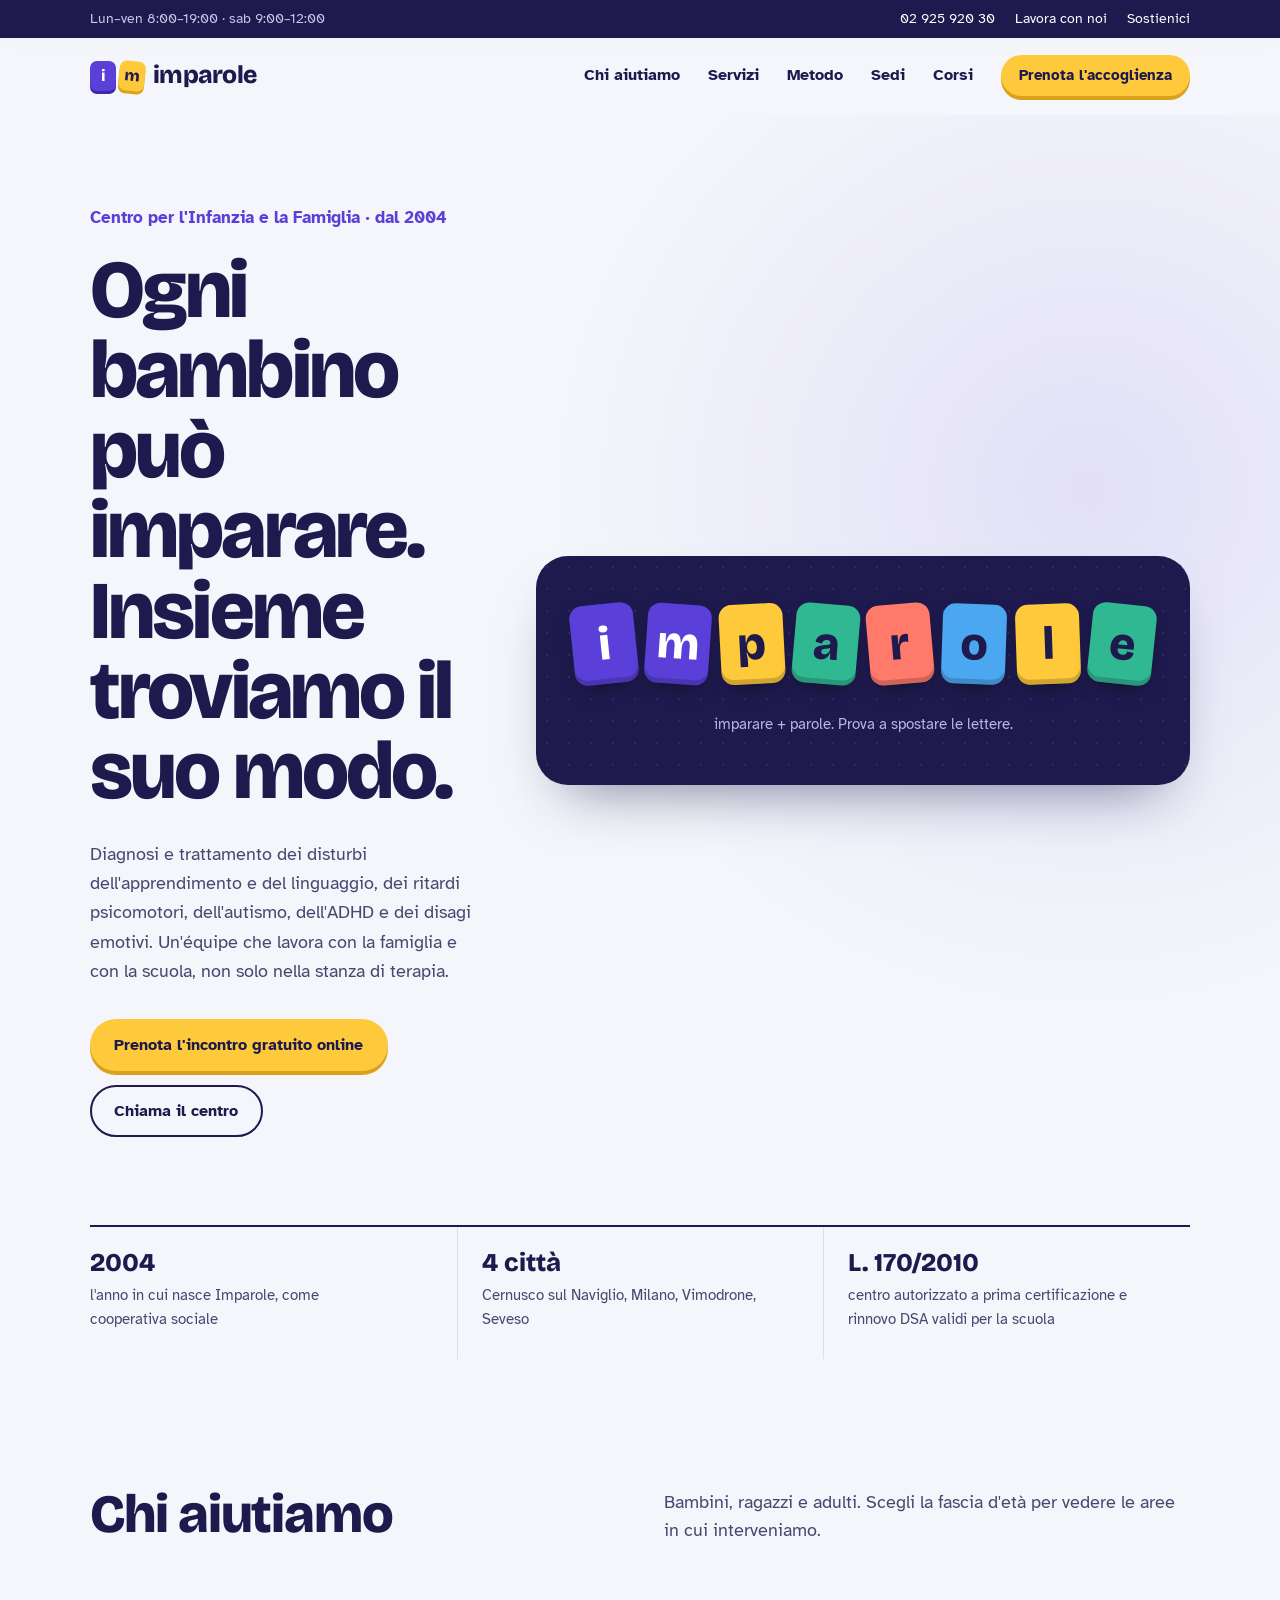
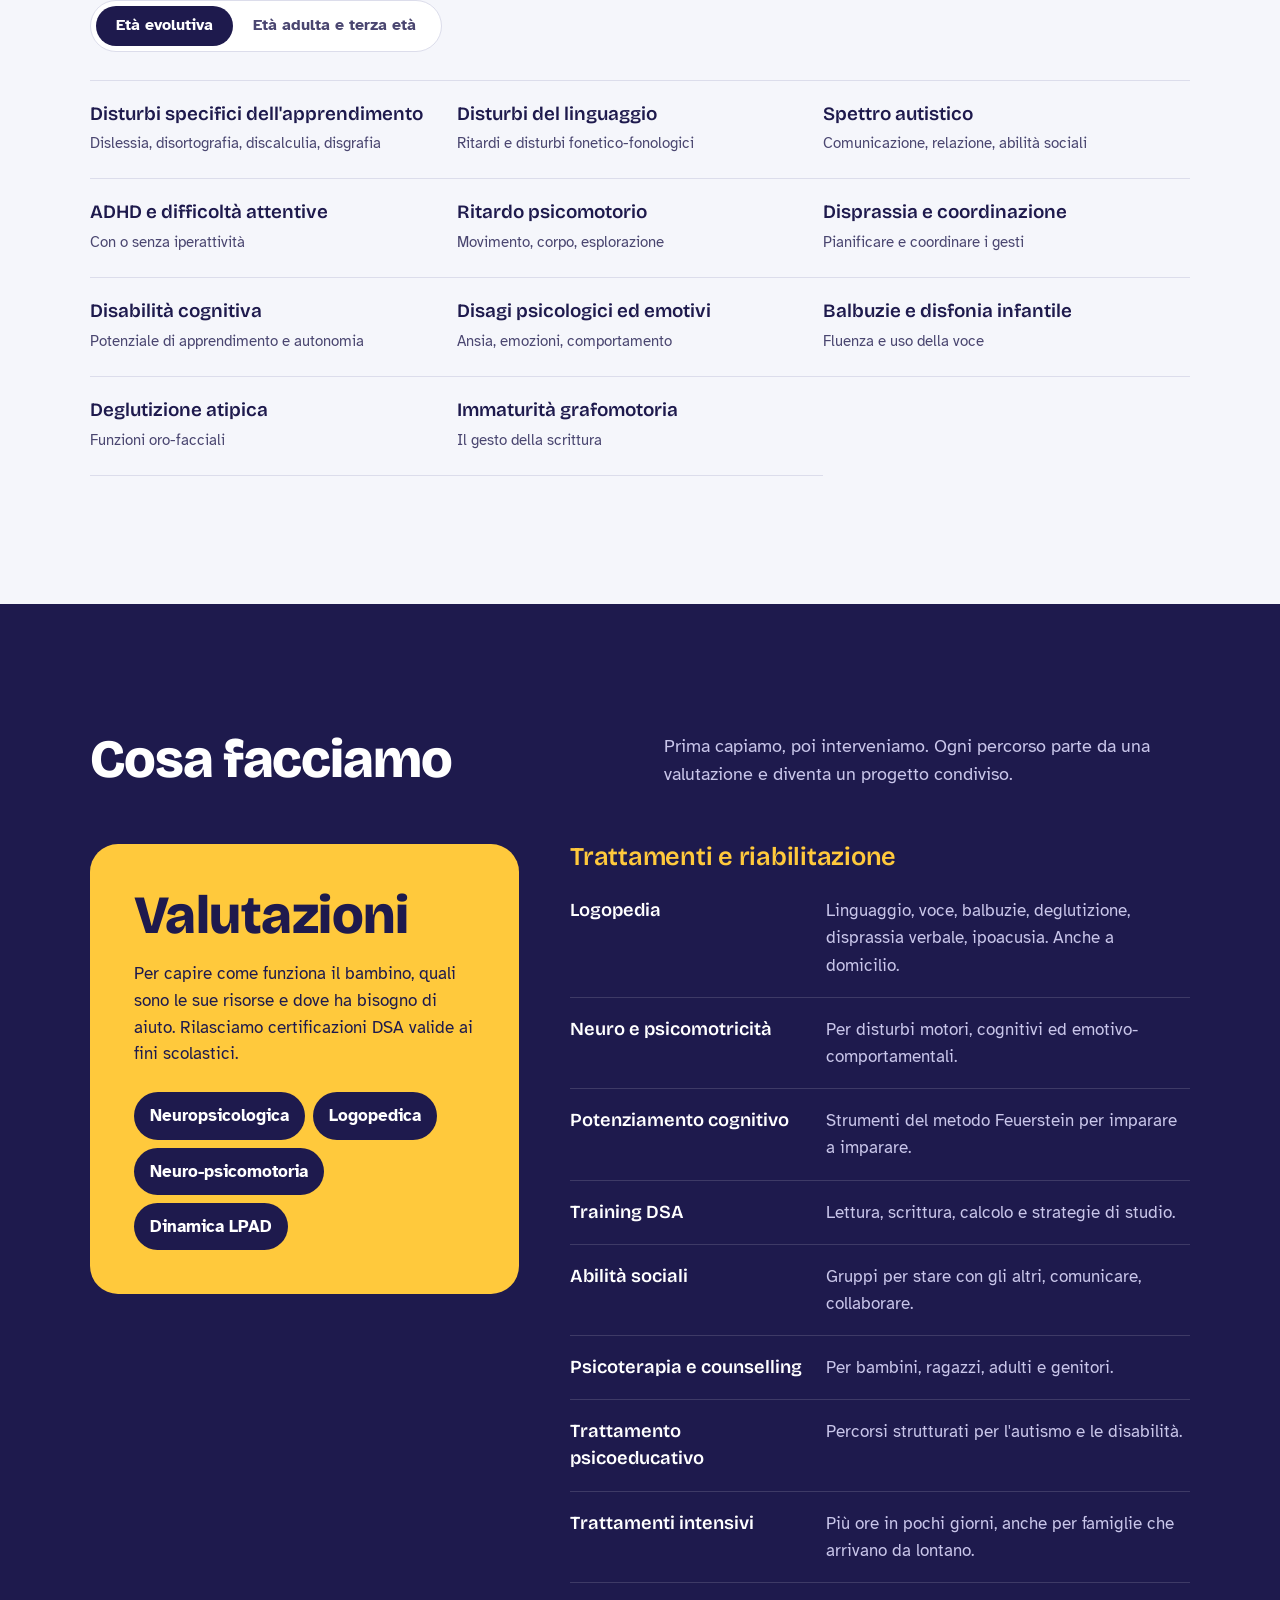
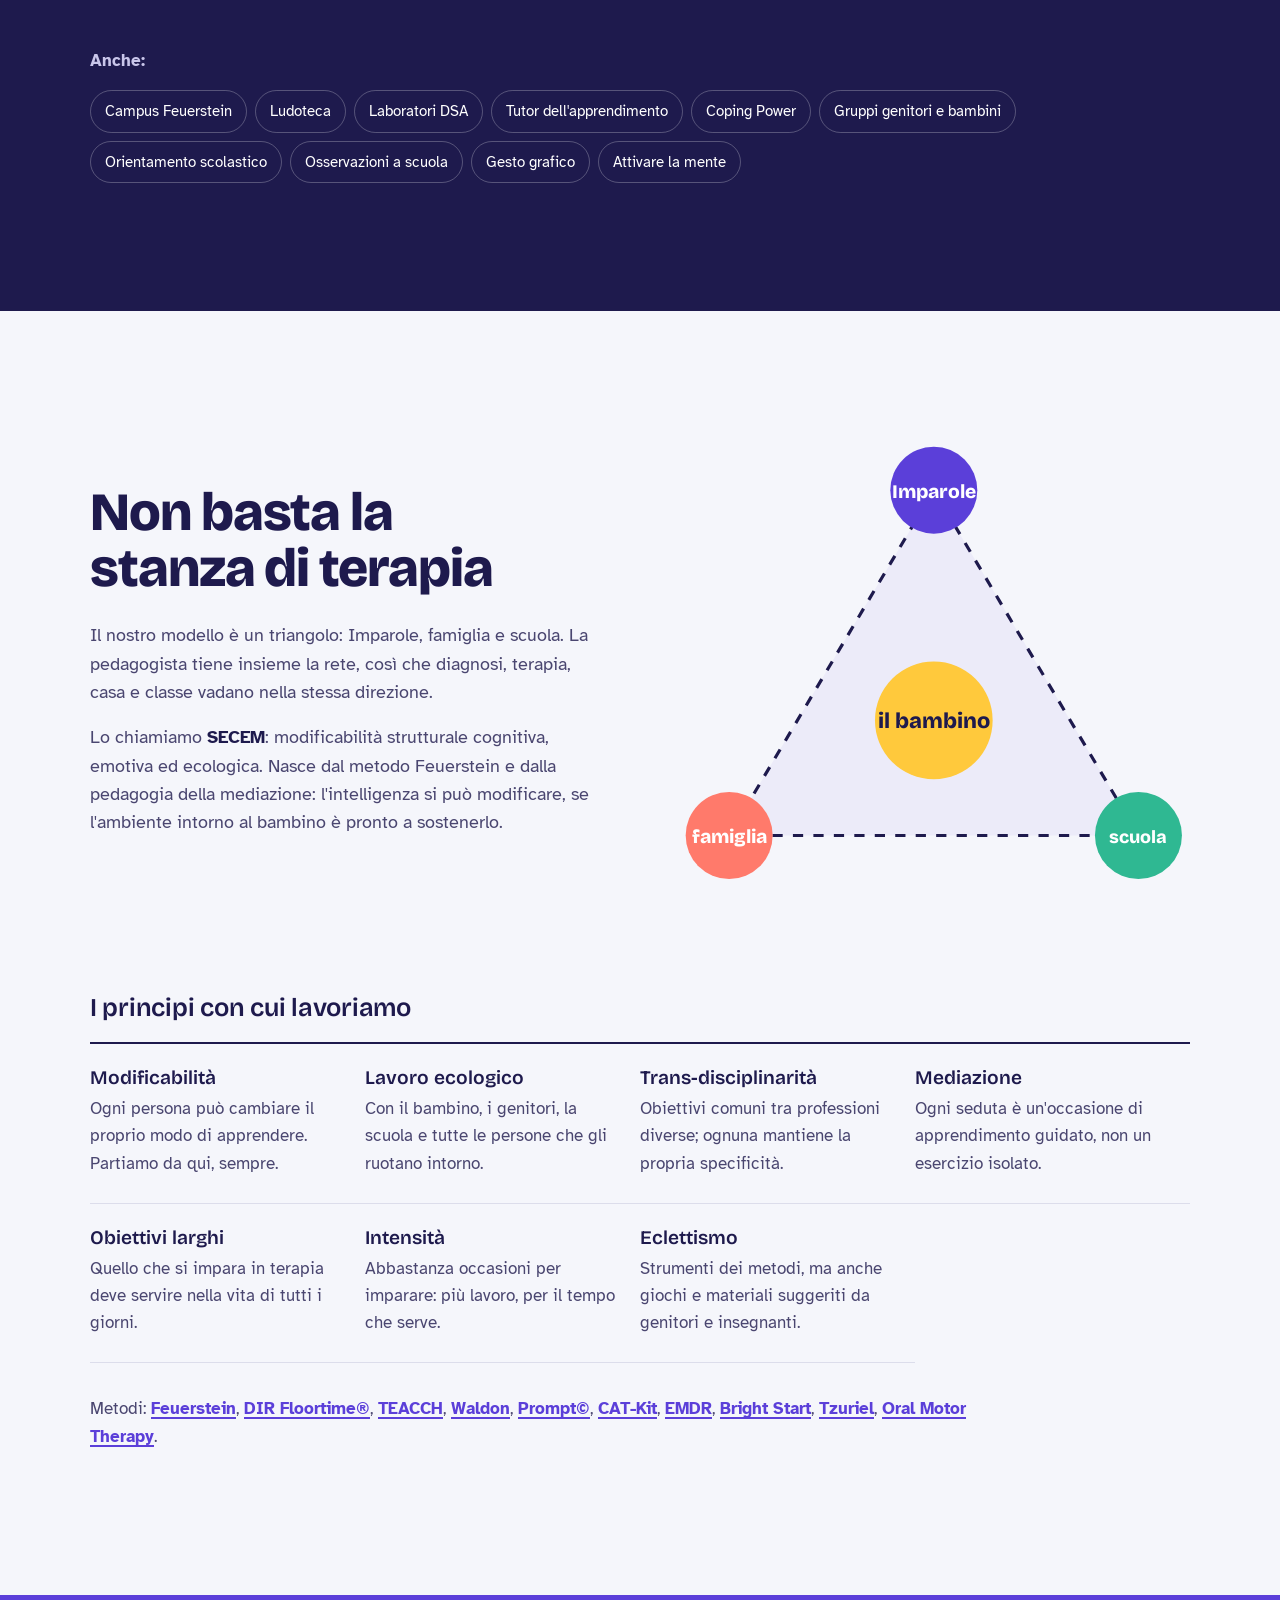
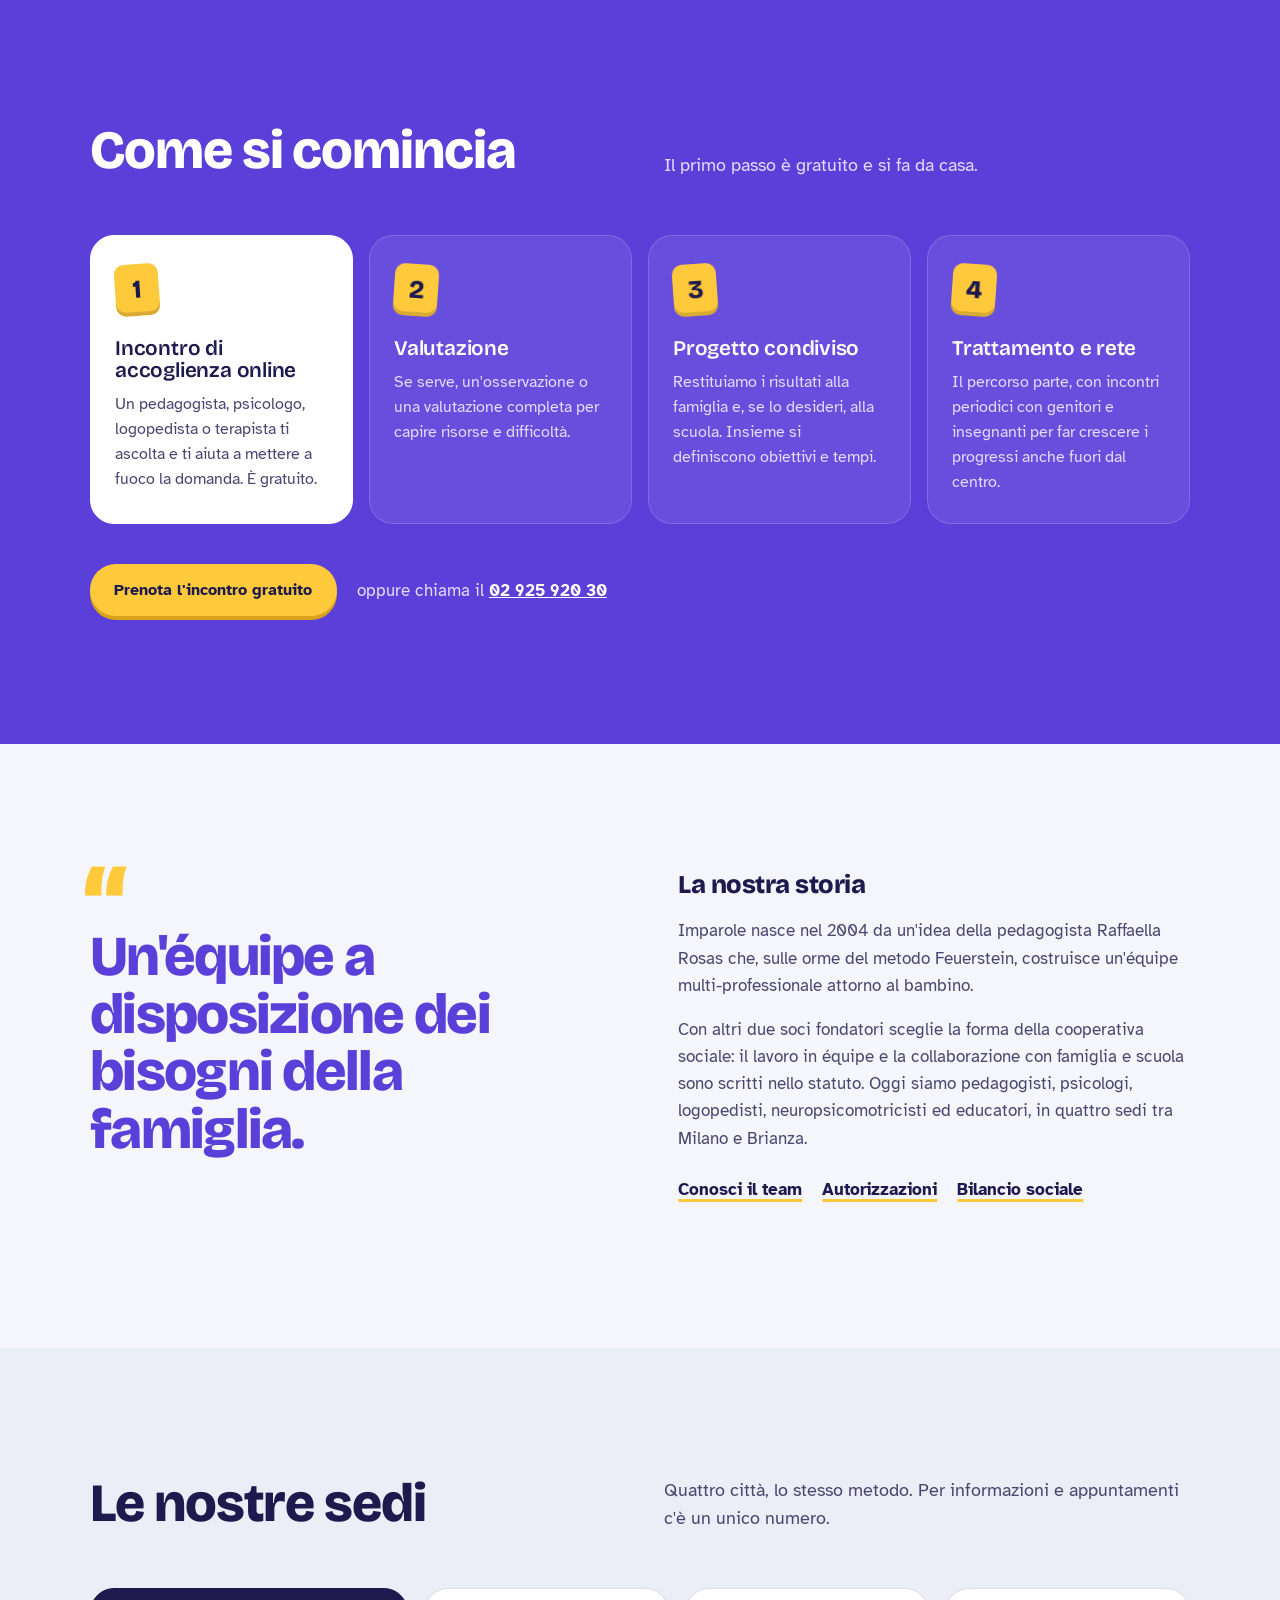
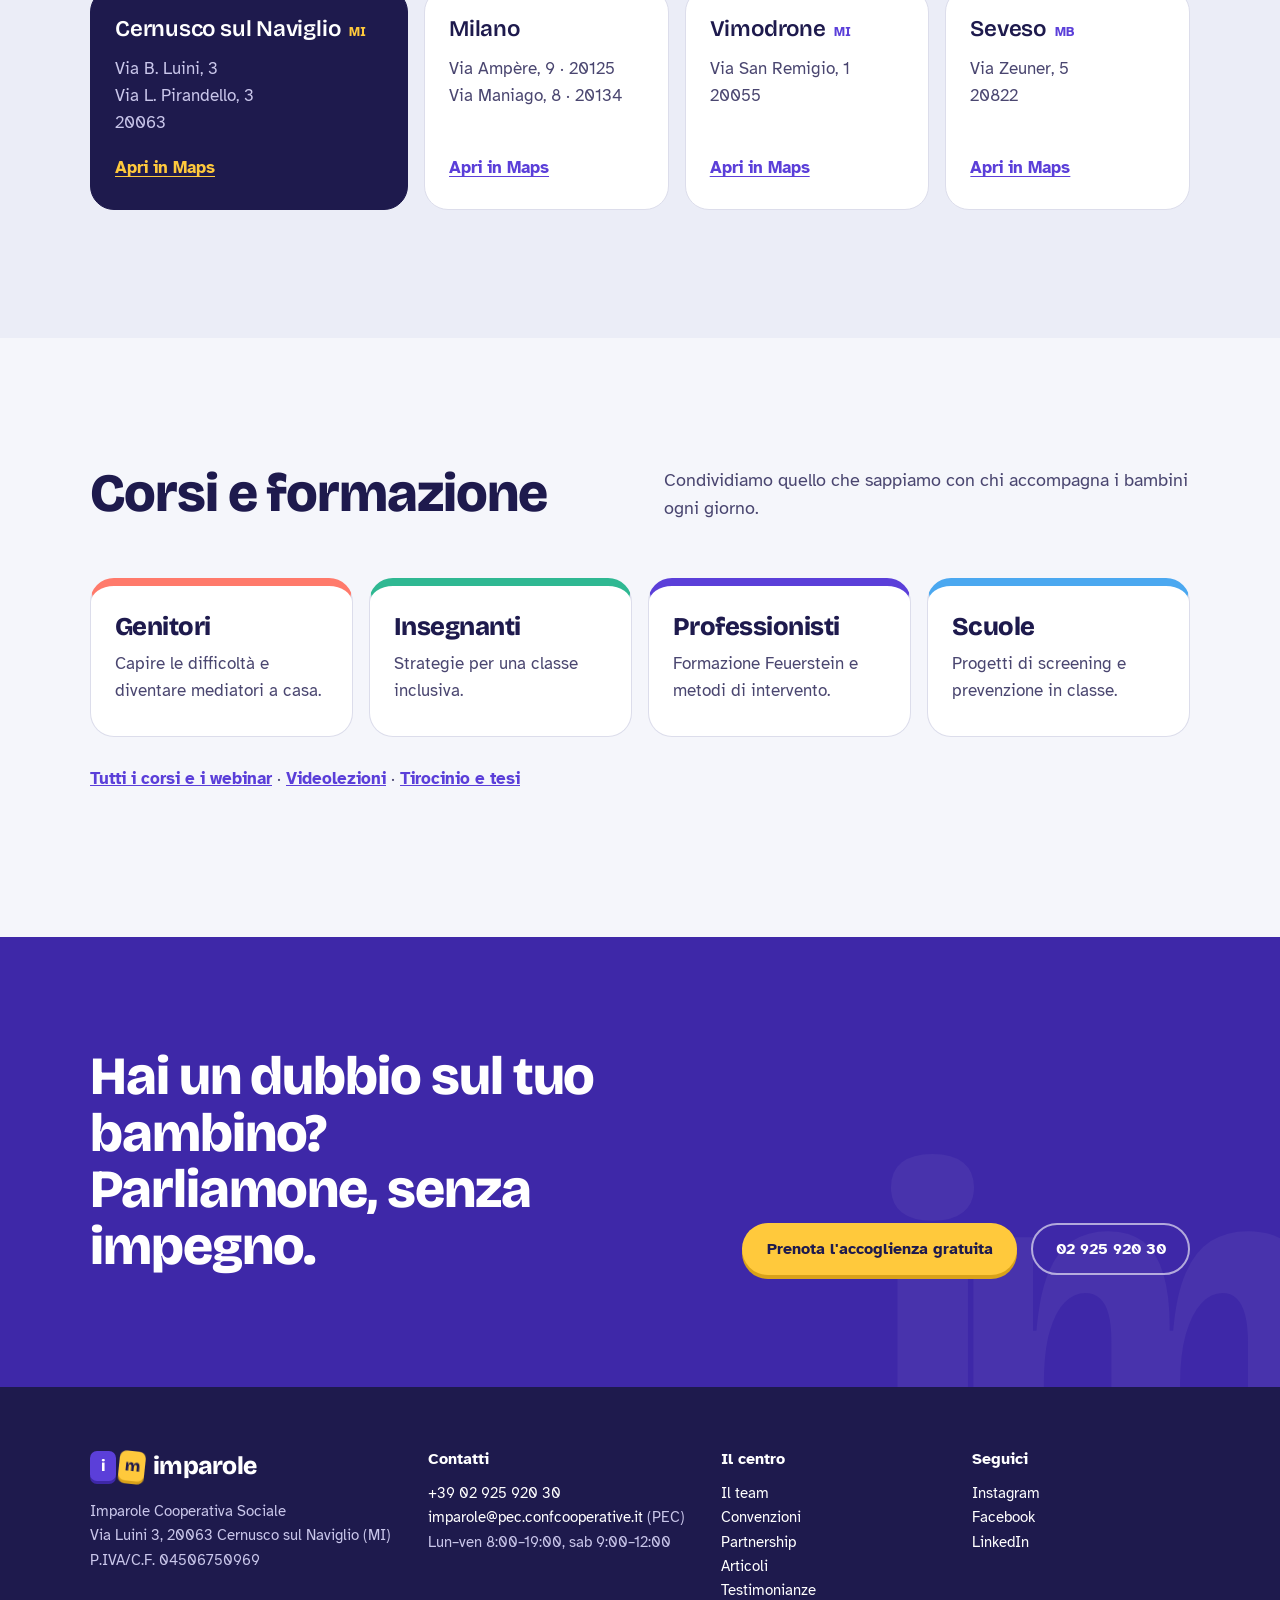
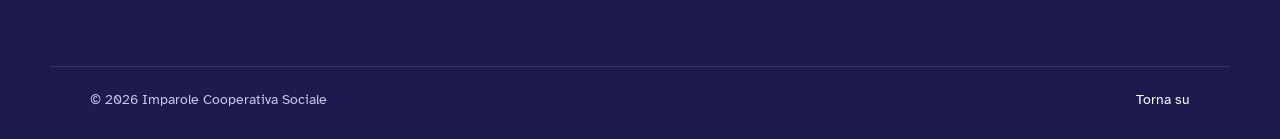
==== index.html @ 9b6b0a72 "Nuovo sito Imparole: homepage premium statica Co-Authored-By: Claude Opus 5.5 <noreply@anthropic.com" ====
<!doctype html>
<html lang="it">
<head>
  <meta charset="utf-8">
  <meta name="viewport" content="width=device-width, initial-scale=1">
  <title>Imparole — Centro per l'Infanzia e la Famiglia</title>
  <meta name="description" content="Imparole è un Centro per l'Infanzia e la Famiglia: diagnosi e trattamento di DSA, disturbi del linguaggio, ADHD, autismo e ritardi psicomotori. Sedi a Cernusco sul Naviglio, Milano, Vimodrone e Seveso.">
  <meta name="theme-color" content="#1E1A4D">
  <meta property="og:title" content="Imparole — Centro per l'Infanzia e la Famiglia">
  <meta property="og:description" content="Valutazioni, logopedia, psicomotricità, potenziamento cognitivo e metodo Feuerstein. Dal 2004 accanto a bambini, famiglie e scuole.">
  <meta property="og:type" content="website">
  <meta property="og:locale" content="it_IT">
  <link rel="icon" href="assets/favicon.svg" type="image/svg+xml">
  <link rel="preconnect" href="https://fonts.googleapis.com">
  <link rel="preconnect" href="https://fonts.gstatic.com" crossorigin>
  <link href="https://fonts.googleapis.com/css2?family=Atkinson+Hyperlegible:ital,wght@0,400;0,700;1,400&family=Bricolage+Grotesque:opsz,wght@12..96,400;12..96,600;12..96,800&display=swap" rel="stylesheet">
  <link rel="stylesheet" href="assets/css/style.css">
  <script>document.documentElement.classList.add('js')</script>
  <script type="application/ld+json">
  {
    "@context": "https://schema.org",
    "@type": "MedicalClinic",
    "name": "Imparole Cooperativa Sociale",
    "description": "Centro per l'Infanzia e la Famiglia: diagnosi e trattamento dei disturbi dell'apprendimento e del linguaggio.",
    "url": "https://www.imparole.it",
    "telephone": "+39 02 925 920 30",
    "foundingDate": "2004",
    "address": {"@type": "PostalAddress", "streetAddress": "Via B. Luini, 3", "postalCode": "20063", "addressLocality": "Cernusco sul Naviglio", "addressRegion": "MI", "addressCountry": "IT"},
    "openingHours": ["Mo-Fr 08:00-19:00", "Sa 09:00-12:00"],
    "sameAs": ["https://www.facebook.com/CoopImparole/", "https://www.instagram.com/imparole/", "https://it.linkedin.com/company/imparole"]
  }
  </script>
</head>
<body>
  <a class="skip" href="#main">Vai al contenuto</a>

  <div class="topline">
    <div class="wrap topline__in">
      <span>Lun–ven 8:00–19:00 · sab 9:00–12:00</span>
      <span class="topline__links">
        <a href="tel:+390292592030">02 925 920 30</a>
        <a href="https://www.imparole.it/lavora-con-noi/">Lavora con noi</a>
        <a href="https://www.imparole.it/sostienici/">Sostienici</a>
      </span>
    </div>
  </div>

  <header class="nav" id="top">
    <div class="wrap nav__in">
      <a class="brand" href="#top" aria-label="Imparole, torna all'inizio">
        <span class="brand__tiles" aria-hidden="true"><i>i</i><i>m</i></span>
        <span class="brand__word">imparole</span>
      </a>
      <button class="nav__toggle" aria-expanded="false" aria-controls="menu">
        <span class="sr">Apri il menu</span><span class="burger" aria-hidden="true"></span>
      </button>
      <nav id="menu" class="nav__menu" aria-label="Principale">
        <a href="#aiutiamo">Chi aiutiamo</a>
        <a href="#servizi">Servizi</a>
        <a href="#metodo">Metodo</a>
        <a href="#sedi">Sedi</a>
        <a href="#corsi">Corsi</a>
        <a class="btn btn--sun btn--sm" href="#inizia">Prenota l'accoglienza</a>
      </nav>
    </div>
  </header>

  <main id="main">
    <!-- HERO -->
    <section class="hero">
      <div class="wrap hero__grid">
        <div class="hero__copy">
          <p class="hero__kicker">Centro per l'Infanzia e la Famiglia · dal 2004</p>
          <h1 class="hero__title">Ogni bambino può imparare. Insieme troviamo il suo modo.</h1>
          <p class="hero__lead">Diagnosi e trattamento dei disturbi dell'apprendimento e del linguaggio, dei ritardi psicomotori, dell'autismo, dell'ADHD e dei disagi emotivi. Un'équipe che lavora con la famiglia e con la scuola, non solo nella stanza di terapia.</p>
          <div class="hero__cta">
            <a class="btn btn--sun" href="#inizia">Prenota l'incontro gratuito online</a>
            <a class="btn btn--ghost" href="tel:+390292592030">Chiama il centro</a>
          </div>
        </div>

        <div class="board" aria-label="Il nome Imparole composto con lettere-tessera">
          <div class="board__row" id="tiles">
            <span class="tile tile--im" style="--r:-6deg;--c:var(--violet)">i</span>
            <span class="tile tile--im" style="--r:4deg;--c:var(--violet)">m</span>
            <span class="tile" style="--r:-3deg;--c:var(--sun)">p</span>
            <span class="tile" style="--r:5deg;--c:var(--mint)">a</span>
            <span class="tile" style="--r:-5deg;--c:var(--coral)">r</span>
            <span class="tile" style="--r:2deg;--c:var(--sky)">o</span>
            <span class="tile" style="--r:-2deg;--c:var(--sun)">l</span>
            <span class="tile" style="--r:6deg;--c:var(--mint)">e</span>
          </div>
          <p class="board__note">imparare + parole. Prova a spostare le lettere.</p>
        </div>
      </div>

      <div class="wrap">
        <dl class="facts">
          <div><dt>2004</dt><dd>l'anno in cui nasce Imparole, come cooperativa sociale</dd></div>
          <div><dt>4 città</dt><dd>Cernusco sul Naviglio, Milano, Vimodrone, Seveso</dd></div>
          <div><dt>L. 170/2010</dt><dd>centro autorizzato a prima certificazione e rinnovo DSA validi per la scuola</dd></div>
        </dl>
      </div>
    </section>

    <!-- CHI AIUTIAMO -->
    <section class="sec" id="aiutiamo">
      <div class="wrap">
        <div class="sec__head">
          <h2>Chi aiutiamo</h2>
          <p>Bambini, ragazzi e adulti. Scegli la fascia d'età per vedere le aree in cui interveniamo.</p>
        </div>

        <div class="tabs" role="tablist" aria-label="Fascia d'età">
          <button role="tab" id="t-evo" aria-selected="true" aria-controls="p-evo">Età evolutiva</button>
          <button role="tab" id="t-adu" aria-selected="false" aria-controls="p-adu" tabindex="-1">Età adulta e terza età</button>
        </div>

        <div class="panel" role="tabpanel" id="p-evo" aria-labelledby="t-evo">
          <ul class="areas">
            <li><a href="https://www.imparole.it/disturbi-specifici-apprendimento/"><b>Disturbi specifici dell'apprendimento</b><span>Dislessia, disortografia, discalculia, disgrafia</span></a></li>
            <li><a href="https://www.imparole.it/disturbi-del-linguaggio/"><b>Disturbi del linguaggio</b><span>Ritardi e disturbi fonetico-fonologici</span></a></li>
            <li><a href="https://www.imparole.it/disturbi-dello-spettro-autistico/"><b>Spettro autistico</b><span>Comunicazione, relazione, abilità sociali</span></a></li>
            <li><a href="https://www.imparole.it/adhd-e-difficolta-attentive/"><b>ADHD e difficoltà attentive</b><span>Con o senza iperattività</span></a></li>
            <li><a href="https://www.imparole.it/ritardo-psicomotorio/"><b>Ritardo psicomotorio</b><span>Movimento, corpo, esplorazione</span></a></li>
            <li><a href="https://www.imparole.it/disturbo-della-coordinazione-motoria-e-disprassia/"><b>Disprassia e coordinazione</b><span>Pianificare e coordinare i gesti</span></a></li>
            <li><a href="https://www.imparole.it/disabilita-cognitiva/"><b>Disabilità cognitiva</b><span>Potenziale di apprendimento e autonomia</span></a></li>
            <li><a href="https://www.imparole.it/disagi-psicologici-ed-emotivi/"><b>Disagi psicologici ed emotivi</b><span>Ansia, emozioni, comportamento</span></a></li>
            <li><a href="https://www.imparole.it/balbuzie-infantile/"><b>Balbuzie e disfonia infantile</b><span>Fluenza e uso della voce</span></a></li>
            <li><a href="https://www.imparole.it/deglutizione-atipica/"><b>Deglutizione atipica</b><span>Funzioni oro-facciali</span></a></li>
            <li><a href="https://www.imparole.it/immaturita-grafomotoria/"><b>Immaturità grafomotoria</b><span>Il gesto della scrittura</span></a></li>
          </ul>
        </div>

        <div class="panel" role="tabpanel" id="p-adu" aria-labelledby="t-adu" hidden>
          <ul class="areas">
            <li><a href="https://www.imparole.it/afasia/"><b>Afasia</b><span>Recuperare il linguaggio dopo un evento neurologico</span></a></li>
            <li><a href="https://www.imparole.it/disartria/"><b>Disartria</b><span>Articolazione e intelligibilità della parola</span></a></li>
            <li><a href="https://www.imparole.it/disfagia/"><b>Disfagia</b><span>Deglutire in sicurezza</span></a></li>
            <li><a href="https://www.imparole.it/disfonia-adulti/"><b>Disfonia</b><span>Voce affaticata o alterata</span></a></li>
            <li><a href="https://www.imparole.it/balbuzie-adulta/"><b>Balbuzie adulta</b><span>Fluenza e sicurezza comunicativa</span></a></li>
            <li><a href="https://www.imparole.it/fatica-grafomotoria/"><b>Fatica grafomotoria</b><span>Scrittura lenta o faticosa</span></a></li>
            <li><a href="https://www.imparole.it/disagio-emotivo-e-sofferenza-psichica/"><b>Disagio emotivo</b><span>Sostegno psicologico e psicoterapia</span></a></li>
            <li><a href="https://www.imparole.it/terza-eta/"><b>Terza età</b><span>Attivare la mente, mantenere le abilità</span></a></li>
          </ul>
        </div>
      </div>
    </section>

    <!-- SERVIZI -->
    <section class="sec sec--ink" id="servizi">
      <div class="wrap">
        <div class="sec__head">
          <h2>Cosa facciamo</h2>
          <p>Prima capiamo, poi interveniamo. Ogni percorso parte da una valutazione e diventa un progetto condiviso.</p>
        </div>

        <div class="svc">
          <article class="svc__eval">
            <h3>Valutazioni</h3>
            <p>Per capire come funziona il bambino, quali sono le sue risorse e dove ha bisogno di aiuto. Rilasciamo certificazioni DSA valide ai fini scolastici.</p>
            <ul class="pills">
              <li><a href="https://www.imparole.it/valutazione-neuropsicologica/">Neuropsicologica</a></li>
              <li><a href="https://www.imparole.it/valutazione-logopedica/">Logopedica</a></li>
              <li><a href="https://www.imparole.it/valutazione-neuro-psicomotoria/">Neuro-psicomotoria</a></li>
              <li><a href="https://www.imparole.it/valutazione-dinamiche-lpad/">Dinamica LPAD</a></li>
            </ul>
          </article>

          <div class="svc__list">
            <h3>Trattamenti e riabilitazione</h3>
            <dl>
              <div><dt><a href="https://www.imparole.it/logopedia/">Logopedia</a></dt><dd>Linguaggio, voce, balbuzie, deglutizione, disprassia verbale, ipoacusia. Anche a domicilio.</dd></div>
              <div><dt><a href="https://www.imparole.it/psicomotricita/">Neuro e psicomotricità</a></dt><dd>Per disturbi motori, cognitivi ed emotivo-comportamentali.</dd></div>
              <div><dt><a href="https://www.imparole.it/potenziamento-cognitivo/">Potenziamento cognitivo</a></dt><dd>Strumenti del metodo Feuerstein per imparare a imparare.</dd></div>
              <div><dt><a href="https://www.imparole.it/training-dsa/">Training DSA</a></dt><dd>Lettura, scrittura, calcolo e strategie di studio.</dd></div>
              <div><dt><a href="https://www.imparole.it/potenziamento-abilita-sociali/">Abilità sociali</a></dt><dd>Gruppi per stare con gli altri, comunicare, collaborare.</dd></div>
              <div><dt><a href="https://www.imparole.it/psicoterapia-e-counselling/">Psicoterapia e counselling</a></dt><dd>Per bambini, ragazzi, adulti e genitori.</dd></div>
              <div><dt><a href="https://www.imparole.it/trattamento-psicoeducativo/">Trattamento psicoeducativo</a></dt><dd>Percorsi strutturati per l'autismo e le disabilità.</dd></div>
              <div><dt><a href="https://www.imparole.it/trattamenti-intensivi/">Trattamenti intensivi</a></dt><dd>Più ore in pochi giorni, anche per famiglie che arrivano da lontano.</dd></div>
            </dl>
          </div>
        </div>

        <div class="extra">
          <p>Anche:</p>
          <ul>
            <li><a href="https://www.imparole.it/campus-feuerstein/">Campus Feuerstein</a></li>
            <li><a href="https://www.imparole.it/ludoteca/">Ludoteca</a></li>
            <li><a href="https://www.imparole.it/laboratori-dsa/">Laboratori DSA</a></li>
            <li><a href="https://www.imparole.it/tutor-apprendimento/">Tutor dell'apprendimento</a></li>
            <li><a href="https://www.imparole.it/coping-power/">Coping Power</a></li>
            <li><a href="https://www.imparole.it/gruppetti-genitori-e-bambini/">Gruppi genitori e bambini</a></li>
            <li><a href="https://www.imparole.it/orientamentoscolastico/">Orientamento scolastico</a></li>
            <li><a href="https://www.imparole.it/osservazioni-psicoeducative-a-scuola/">Osservazioni a scuola</a></li>
            <li><a href="https://www.imparole.it/educazione-del-gesto-grafico/">Gesto grafico</a></li>
            <li><a href="https://www.imparole.it/attivare-la-mente/">Attivare la mente</a></li>
          </ul>
        </div>
      </div>
    </section>

    <!-- TRIANGOLO + METODO -->
    <section class="sec" id="metodo">
      <div class="wrap tri">
        <div class="tri__copy">
          <h2>Non basta la stanza di terapia</h2>
          <p>Il nostro modello è un triangolo: Imparole, famiglia e scuola. La pedagogista tiene insieme la rete, così che diagnosi, terapia, casa e classe vadano nella stessa direzione.</p>
          <p>Lo chiamiamo <strong>SECEM</strong>: modificabilità strutturale cognitiva, emotiva ed ecologica. Nasce dal metodo Feuerstein e dalla pedagogia della mediazione: l'intelligenza si può modificare, se l'ambiente intorno al bambino è pronto a sostenerlo.</p>
        </div>
        <figure class="tri__fig" aria-label="Schema: Imparole, famiglia e scuola collegati attorno al bambino">
          <svg viewBox="0 0 400 360" role="img">
            <title>Il triangolo Imparole, famiglia, scuola</title>
            <path class="tri__line" d="M200 40 L360 310 L40 310 Z"/>
            <circle class="tri__core" cx="200" cy="220" r="46"/>
            <text class="tri__coretext" x="200" y="226">il bambino</text>
            <g class="tri__node"><circle cx="200" cy="40" r="34" fill="var(--violet)"/><text x="200" y="46">Imparole</text></g>
            <g class="tri__node"><circle cx="360" cy="310" r="34" fill="var(--mint)"/><text x="360" y="316">scuola</text></g>
            <g class="tri__node"><circle cx="40" cy="310" r="34" fill="var(--coral)"/><text x="40" y="316">famiglia</text></g>
          </svg>
        </figure>
      </div>

      <div class="wrap">
        <h3 class="principles__title">I principi con cui lavoriamo</h3>
        <ul class="principles">
          <li><b>Modificabilità</b>Ogni persona può cambiare il proprio modo di apprendere. Partiamo da qui, sempre.</li>
          <li><b>Lavoro ecologico</b>Con il bambino, i genitori, la scuola e tutte le persone che gli ruotano intorno.</li>
          <li><b>Trans-disciplinarità</b>Obiettivi comuni tra professioni diverse; ognuna mantiene la propria specificità.</li>
          <li><b>Mediazione</b>Ogni seduta è un'occasione di apprendimento guidato, non un esercizio isolato.</li>
          <li><b>Obiettivi larghi</b>Quello che si impara in terapia deve servire nella vita di tutti i giorni.</li>
          <li><b>Intensità</b>Abbastanza occasioni per imparare: più lavoro, per il tempo che serve.</li>
          <li><b>Eclettismo</b>Strumenti dei metodi, ma anche giochi e materiali suggeriti da genitori e insegnanti.</li>
        </ul>
        <p class="methods">Metodi: <a href="https://www.imparole.it/metodo-feuerstein-cose/">Feuerstein</a>, <a href="https://www.imparole.it/dir-floortime/">DIR Floortime®</a>, <a href="https://www.imparole.it/metodo-teacch/">TEACCH</a>, <a href="https://www.imparole.it/metodo-waldon/">Waldon</a>, <a href="https://www.imparole.it/metodo-prompt/">Prompt©</a>, <a href="https://www.imparole.it/metodo-cat-kit/">CAT-Kit</a>, <a href="https://www.imparole.it/metodo-emdr/">EMDR</a>, <a href="https://www.imparole.it/metodo-bright-start/">Bright Start</a>, <a href="https://www.imparole.it/metodo-tzuriel/">Tzuriel</a>, <a href="https://www.imparole.it/oral-motor-therapy/">Oral Motor Therapy</a>.</p>
      </div>
    </section>

    <!-- PERCORSO -->
    <section class="sec sec--violet" id="inizia">
      <div class="wrap">
        <div class="sec__head">
          <h2>Come si comincia</h2>
          <p>Il primo passo è gratuito e si fa da casa.</p>
        </div>
        <ol class="steps">
          <li>
            <h3>Incontro di accoglienza online</h3>
            <p>Un pedagogista, psicologo, logopedista o terapista ti ascolta e ti aiuta a mettere a fuoco la domanda. È gratuito.</p>
          </li>
          <li>
            <h3>Valutazione</h3>
            <p>Se serve, un'osservazione o una valutazione completa per capire risorse e difficoltà.</p>
          </li>
          <li>
            <h3>Progetto condiviso</h3>
            <p>Restituiamo i risultati alla famiglia e, se lo desideri, alla scuola. Insieme si definiscono obiettivi e tempi.</p>
          </li>
          <li>
            <h3>Trattamento e rete</h3>
            <p>Il percorso parte, con incontri periodici con genitori e insegnanti per far crescere i progressi anche fuori dal centro.</p>
          </li>
        </ol>
        <div class="steps__cta">
          <a class="btn btn--sun" href="https://www.imparole.it/accoglienza-online-gratuita/">Prenota l'incontro gratuito</a>
          <span>oppure chiama il <a href="tel:+390292592030">02 925 920 30</a></span>
        </div>
      </div>
    </section>

    <!-- STORIA -->
    <section class="sec" id="storia">
      <div class="wrap story">
        <blockquote class="story__quote">
          <p>Un'équipe a disposizione dei bisogni della famiglia.</p>
        </blockquote>
        <div class="story__copy">
          <h2>La nostra storia</h2>
          <p>Imparole nasce nel 2004 da un'idea della pedagogista Raffaella Rosas che, sulle orme del metodo Feuerstein, costruisce un'équipe multi-professionale attorno al bambino.</p>
          <p>Con altri due soci fondatori sceglie la forma della cooperativa sociale: il lavoro in équipe e la collaborazione con famiglia e scuola sono scritti nello statuto. Oggi siamo pedagogisti, psicologi, logopedisti, neuropsicomotricisti ed educatori, in quattro sedi tra Milano e Brianza.</p>
          <p class="story__links"><a href="https://www.imparole.it/staff/">Conosci il team</a> <a href="https://www.imparole.it/autorizzazioni/">Autorizzazioni</a> <a href="https://www.imparole.it/bilancio-sociale/">Bilancio sociale</a></p>
        </div>
      </div>
    </section>

    <!-- SEDI -->
    <section class="sec sec--soft" id="sedi">
      <div class="wrap">
        <div class="sec__head">
          <h2>Le nostre sedi</h2>
          <p>Quattro città, lo stesso metodo. Per informazioni e appuntamenti c'è un unico numero.</p>
        </div>
        <ul class="places">
          <li class="place place--main">
            <h3>Cernusco sul Naviglio <small>MI</small></h3>
            <p>Via B. Luini, 3<br>Via L. Pirandello, 3<br>20063</p>
            <a href="https://www.google.com/maps/search/?api=1&query=Via+Luini+3+Cernusco+sul+Naviglio">Apri in Maps</a>
          </li>
          <li class="place">
            <h3>Milano</h3>
            <p>Via Ampère, 9 · 20125<br>Via Maniago, 8 · 20134</p>
            <a href="https://www.google.com/maps/search/?api=1&query=Via+Ampere+9+Milano">Apri in Maps</a>
          </li>
          <li class="place">
            <h3>Vimodrone <small>MI</small></h3>
            <p>Via San Remigio, 1<br>20055</p>
            <a href="https://www.google.com/maps/search/?api=1&query=Via+San+Remigio+1+Vimodrone">Apri in Maps</a>
          </li>
          <li class="place">
            <h3>Seveso <small>MB</small></h3>
            <p>Via Zeuner, 5<br>20822</p>
            <a href="https://www.google.com/maps/search/?api=1&query=Via+Zeuner+5+Seveso">Apri in Maps</a>
          </li>
        </ul>
      </div>
    </section>

    <!-- CORSI -->
    <section class="sec" id="corsi">
      <div class="wrap">
        <div class="sec__head">
          <h2>Corsi e formazione</h2>
          <p>Condividiamo quello che sappiamo con chi accompagna i bambini ogni giorno.</p>
        </div>
        <div class="courses">
          <a href="https://www.imparole.it/corsi-genitori/" class="course" style="--c:var(--coral)"><b>Genitori</b><span>Capire le difficoltà e diventare mediatori a casa.</span></a>
          <a href="https://www.imparole.it/corsi-insegnanti/" class="course" style="--c:var(--mint)"><b>Insegnanti</b><span>Strategie per una classe inclusiva.</span></a>
          <a href="https://www.imparole.it/corsi-professionisti/" class="course" style="--c:var(--violet)"><b>Professionisti</b><span>Formazione Feuerstein e metodi di intervento.</span></a>
          <a href="https://www.imparole.it/progetti-scuole/" class="course" style="--c:var(--sky)"><b>Scuole</b><span>Progetti di screening e prevenzione in classe.</span></a>
        </div>
        <p class="courses__more"><a href="https://www.imparole.it/corsi-e-webinar/">Tutti i corsi e i webinar</a> · <a href="https://www.imparole.it/videolezioni/">Videolezioni</a> · <a href="https://www.imparole.it/sede-di-tirocinio-e-tesi/">Tirocinio e tesi</a></p>
      </div>
    </section>

    <!-- CTA -->
    <section class="cta">
      <div class="wrap cta__in">
        <h2>Hai un dubbio sul tuo bambino?<br>Parliamone, senza impegno.</h2>
        <div class="cta__actions">
          <a class="btn btn--sun" href="https://www.imparole.it/accoglienza-online-gratuita/">Prenota l'accoglienza gratuita</a>
          <a class="btn btn--line" href="tel:+390292592030">02 925 920 30</a>
        </div>
      </div>
    </section>
  </main>

  <footer class="foot">
    <div class="wrap foot__grid">
      <div>
        <a class="brand brand--light" href="#top"><span class="brand__tiles" aria-hidden="true"><i>i</i><i>m</i></span><span class="brand__word">imparole</span></a>
        <p>Imparole Cooperativa Sociale<br>Via Luini 3, 20063 Cernusco sul Naviglio (MI)<br>P.IVA/C.F. 04506750969</p>
      </div>
      <div>
        <h4>Contatti</h4>
        <p><a href="tel:+390292592030">+39 02 925 920 30</a><br><a href="mailto:imparole@pec.confcooperative.it">imparole@pec.confcooperative.it</a> (PEC)<br>Lun–ven 8:00–19:00, sab 9:00–12:00</p>
      </div>
      <div>
        <h4>Il centro</h4>
        <p><a href="https://www.imparole.it/staff/">Il team</a><br><a href="https://www.imparole.it/convenzioni/">Convenzioni</a><br><a href="https://www.imparole.it/partnership/">Partnership</a><br><a href="https://www.imparole.it/articoli/">Articoli</a><br><a href="https://www.imparole.it/testimonianze/">Testimonianze</a></p>
      </div>
      <div>
        <h4>Seguici</h4>
        <p><a href="https://www.instagram.com/imparole/">Instagram</a><br><a href="https://www.facebook.com/CoopImparole/">Facebook</a><br><a href="https://it.linkedin.com/company/imparole">LinkedIn</a></p>
      </div>
    </div>
    <div class="wrap foot__bottom">
      <span>© <span id="year">2026</span> Imparole Cooperativa Sociale</span>
      <span><a href="#top">Torna su</a></span>
    </div>
  </footer>

  <script src="assets/js/main.js" defer></script>
</body>
</html>
---- assets/css/style.css ----
/* Imparole — design tokens */
:root {
  --ink: #1E1A4D;
  --ink-2: #4A4670;
  --paper: #F5F6FB;
  --white: #FFFFFF;
  --violet: #5B3FD9;
  --violet-deep: #3E28A8;
  --sun: #FFC93C;
  --mint: #2FB892;
  --coral: #FF7A6B;
  --sky: #4BA8F0;
  --line: #DCDDEB;

  --f-display: "Bricolage Grotesque", "Segoe UI", system-ui, sans-serif;
  --f-body: "Atkinson Hyperlegible", "Segoe UI", system-ui, sans-serif;

  --s-1: clamp(2.6rem, 6.4vw, 5.6rem);
  --s-2: clamp(2rem, 4.2vw, 3.4rem);
  --s-3: clamp(1.3rem, 2vw, 1.6rem);
  --s-body: 1.0625rem;

  --wrap: 1180px;
  --gutter: clamp(16px, 4vw, 40px);
  --ease: cubic-bezier(.2, .8, .2, 1);
}

*, *::before, *::after { box-sizing: border-box; }
html { scroll-behavior: smooth; scroll-padding-top: 88px; -webkit-text-size-adjust: 100%; }
body {
  margin: 0;
  background: var(--paper);
  color: var(--ink);
  font: 400 var(--s-body)/1.6 var(--f-body);
  -webkit-font-smoothing: antialiased;
  overflow-x: hidden;
}
img, svg { display: block; max-width: 100%; }
a { color: inherit; }
h1, h2, h3, h4 { font-family: var(--f-display); margin: 0; line-height: 1.05; letter-spacing: -0.02em; font-weight: 800; }
h3 { font-weight: 600; letter-spacing: -0.01em; }
p { margin: 0 0 1em; }
:focus-visible { outline: 3px solid var(--sun); outline-offset: 3px; border-radius: 6px; }

.wrap { max-width: var(--wrap); margin: 0 auto; padding: 0 var(--gutter); }
.sr { position: absolute; width: 1px; height: 1px; overflow: hidden; clip: rect(0 0 0 0); }
.skip { position: absolute; left: 12px; top: -60px; background: var(--sun); color: var(--ink); padding: 10px 16px; border-radius: 10px; z-index: 100; font-weight: 700; }
.skip:focus { top: 12px; }

/* Buttons */
.btn {
  display: inline-flex; align-items: center; justify-content: center; gap: .5em;
  font: 700 1rem/1 var(--f-body);
  padding: 1em 1.4em; border-radius: 999px; text-decoration: none;
  border: 2px solid transparent;
  transition: transform .25s var(--ease), box-shadow .25s var(--ease), background .2s;
}
.btn--sun { background: var(--sun); color: var(--ink); box-shadow: 0 4px 0 #D9A21A; }
.btn--sun:hover { transform: translateY(-2px); box-shadow: 0 6px 0 #D9A21A; }
.btn--sun:active { transform: translateY(3px); box-shadow: 0 1px 0 #D9A21A; }
.btn--ghost { border-color: var(--ink); color: var(--ink); }
.btn--ghost:hover { background: var(--ink); color: var(--white); }
.btn--line { border-color: rgba(255,255,255,.6); color: var(--white); }
.btn--line:hover { background: var(--white); color: var(--violet-deep); }
.btn--sm { padding: .75em 1.1em; font-size: .92rem; }

/* Topline */
.topline { background: var(--ink); color: #C9C6EA; font-size: .85rem; }
.topline__in { display: flex; justify-content: space-between; gap: 16px; padding-top: 8px; padding-bottom: 8px; }
.topline__links { display: flex; gap: 20px; }
.topline a { text-decoration: none; color: var(--white); }
.topline a:hover { color: var(--sun); }

/* Nav */
.nav { position: sticky; top: 0; z-index: 50; background: rgba(245,246,251,.86); backdrop-filter: saturate(1.4) blur(14px); -webkit-backdrop-filter: saturate(1.4) blur(14px); border-bottom: 1px solid transparent; transition: border-color .3s; }
.nav.is-scrolled { border-bottom-color: var(--line); }
.nav__in { display: flex; align-items: center; justify-content: space-between; height: 76px; }
.nav__menu { display: flex; align-items: center; gap: 28px; }
.nav__menu a:not(.btn) { text-decoration: none; font-weight: 700; font-size: .98rem; position: relative; }
.nav__menu a:not(.btn)::after { content: ""; position: absolute; left: 0; right: 0; bottom: -6px; height: 3px; border-radius: 3px; background: var(--violet); transform: scaleX(0); transform-origin: left; transition: transform .3s var(--ease); }
.nav__menu a:not(.btn):hover::after { transform: scaleX(1); }
.nav__toggle { display: none; }

.brand { display: inline-flex; align-items: center; gap: 8px; text-decoration: none; }
.brand__tiles { display: inline-flex; gap: 3px; }
.brand__tiles i { font: 800 1rem/1 var(--f-display); font-style: normal; width: 26px; height: 30px; display: grid; place-items: center; background: var(--violet); color: var(--white); border-radius: 7px; box-shadow: 0 3px 0 var(--violet-deep); }
.brand__tiles i:last-child { background: var(--sun); color: var(--ink); box-shadow: 0 3px 0 #D9A21A; transform: rotate(6deg); }
.brand__word { font: 800 1.55rem/1 var(--f-display); letter-spacing: -0.03em; }
.brand--light { color: var(--white); }

/* Hero */
.hero { padding: clamp(40px, 7vw, 96px) 0 0; position: relative; }
.hero::before { content: ""; position: absolute; inset: 0; background: radial-gradient(60% 60% at 85% 30%, rgba(91,63,217,.12), transparent 70%); pointer-events: none; }
.hero__grid { display: grid; grid-template-columns: 1.05fr 1fr; gap: clamp(32px, 5vw, 72px); align-items: center; position: relative; }
.hero__kicker { font-weight: 700; color: var(--violet); margin-bottom: 18px; }
.hero__title { font-size: var(--s-1); line-height: .98; letter-spacing: -0.035em; max-width: 12ch; }
.hero__lead { font-size: 1.15rem; color: var(--ink-2); max-width: 54ch; margin: 28px 0 32px; }
.hero__cta { display: flex; flex-wrap: wrap; gap: 14px; }

.board {
  background: var(--ink);
  border-radius: 32px;
  padding: clamp(28px, 4vw, 48px) clamp(18px, 3vw, 36px);
  position: relative;
  box-shadow: 0 30px 60px -30px rgba(30,26,77,.6);
  background-image: radial-gradient(rgba(255,255,255,.07) 1.5px, transparent 1.5px);
  background-size: 22px 22px;
}
.board__row { display: flex; flex-wrap: nowrap; justify-content: center; gap: clamp(4px, .8vw, 10px); min-height: 1px; }
.tile {
  --c: var(--sun);
  flex: 0 0 auto;
  width: clamp(34px, 5.4vw, 64px);
  aspect-ratio: 4 / 5;
  display: grid; place-items: center;
  font: 800 clamp(1.6rem, 3.6vw, 2.9rem)/1 var(--f-display);
  color: var(--ink);
  background: var(--c);
  border-radius: clamp(8px, 1vw, 14px);
  box-shadow: inset 0 -5px 0 rgba(0,0,0,.18), 0 8px 18px -8px rgba(0,0,0,.5);
  transform: rotate(var(--r, 0deg));
  user-select: none; touch-action: none; cursor: grab;
  transition: transform .5s var(--ease);
}
.tile--im { color: var(--white); }
.tile.is-drag { cursor: grabbing; transition: none; z-index: 2; box-shadow: inset 0 -5px 0 rgba(0,0,0,.18), 0 20px 30px -10px rgba(0,0,0,.6); }
.tile:hover { transform: rotate(0deg) translateY(-4px); }
.board__note { color: #B9B5E4; text-align: center; margin: 28px 0 0; font-size: .95rem; }

/* entrance: "im" slides in to complete "parole" */
.js .tile--im { opacity: 0; transform: translateX(-60px) rotate(-30deg); }
.js .board.is-ready .tile--im { opacity: 1; transform: rotate(var(--r)); transition: transform .9s var(--ease), opacity .4s; }
.js .board.is-ready .tile--im:nth-child(2) { transition-delay: .12s; }

.facts { display: grid; grid-template-columns: repeat(3, 1fr); margin: clamp(48px, 7vw, 88px) 0 0; border-top: 2px solid var(--ink); }
.facts > div { padding: 22px 24px 28px 0; }
.facts > div + div { padding-left: 24px; border-left: 1px solid var(--line); }
.facts dt { font: 800 var(--s-3)/1.1 var(--f-display); margin-bottom: 6px; }
.facts dd { margin: 0; color: var(--ink-2); font-size: .95rem; max-width: 30ch; }

/* Sections */
.sec { padding: clamp(72px, 10vw, 128px) 0; }
.sec__head { display: grid; grid-template-columns: 1fr 1fr; gap: 24px 48px; align-items: end; margin-bottom: clamp(32px, 5vw, 56px); }
.sec__head h2 { font-size: var(--s-2); }
.sec__head p { color: var(--ink-2); max-width: 46ch; margin: 0; font-size: 1.1rem; }
.sec--ink { background: var(--ink); color: var(--white); }
.sec--ink .sec__head p { color: #C9C6EA; }
.sec--violet { background: var(--violet); color: var(--white); }
.sec--violet .sec__head p { color: #E3DDFF; }
.sec--soft { background: #EBEDF7; }

/* Tabs + areas */
.tabs { display: inline-flex; background: var(--white); border: 1px solid var(--line); padding: 5px; border-radius: 999px; margin-bottom: 28px; }
.tabs button { font: 700 .98rem/1 var(--f-body); color: var(--ink-2); background: none; border: 0; padding: 12px 20px; border-radius: 999px; cursor: pointer; transition: background .25s, color .25s; }
.tabs button[aria-selected="true"] { background: var(--ink); color: var(--white); }
.areas { list-style: none; margin: 0; padding: 0; display: grid; grid-template-columns: repeat(3, 1fr); border-top: 1px solid var(--line); }
.areas li { border-bottom: 1px solid var(--line); }
.areas a { display: block; padding: 22px 20px 22px 0; text-decoration: none; height: 100%; transition: padding .3s var(--ease), color .2s; }
.areas a:hover { color: var(--violet); padding-left: 10px; }
.areas b { display: block; font: 600 1.18rem/1.2 var(--f-display); margin-bottom: 4px; }
.areas span { color: var(--ink-2); font-size: .95rem; }
.panel:not([hidden]) { animation: fade .35s var(--ease); }
@keyframes fade { from { opacity: 0; transform: translateY(6px); } }

/* Services */
.svc { display: grid; grid-template-columns: .9fr 1.3fr; gap: clamp(24px, 4vw, 56px); align-items: start; }
.svc__eval { background: var(--sun); color: var(--ink); border-radius: 28px; padding: clamp(28px, 3.5vw, 44px); position: sticky; top: 100px; }
.svc__eval h3 { font-size: var(--s-2); font-weight: 800; margin-bottom: 16px; }
.svc__eval p { font-size: 1.05rem; }
.pills { list-style: none; padding: 0; margin: 24px 0 0; display: flex; flex-wrap: wrap; gap: 8px; }
.pills a { display: inline-block; text-decoration: none; font-weight: 700; padding: 10px 16px; border-radius: 999px; background: var(--ink); color: var(--white); transition: background .2s; }
.pills a:hover { background: var(--violet-deep); }
.svc__list h3 { font-size: var(--s-3); color: var(--sun); margin-bottom: 8px; }
.svc__list dl { margin: 0; }
.svc__list dl > div { display: grid; grid-template-columns: 15rem 1fr; gap: 16px; padding: 18px 0; border-bottom: 1px solid rgba(255,255,255,.14); }
.svc__list dt a { font: 600 1.15rem/1.3 var(--f-display); text-decoration: none; }
.svc__list dt a:hover { color: var(--sun); }
.svc__list dd { margin: 0; color: #C9C6EA; }
.extra { margin-top: clamp(40px, 5vw, 64px); display: flex; gap: 16px; align-items: baseline; flex-wrap: wrap; }
.extra p { margin: 0; color: #C9C6EA; font-weight: 700; }
.extra ul { list-style: none; display: flex; flex-wrap: wrap; gap: 8px; margin: 0; padding: 0; }
.extra a { display: inline-block; padding: 8px 14px; border: 1px solid rgba(255,255,255,.25); border-radius: 999px; text-decoration: none; font-size: .95rem; transition: border-color .2s, background .2s; }
.extra a:hover { border-color: var(--sun); background: rgba(255,201,60,.1); }

/* Triangle */
.tri { display: grid; grid-template-columns: 1fr 1fr; gap: clamp(32px, 6vw, 88px); align-items: center; margin-bottom: clamp(56px, 8vw, 96px); }
.tri__copy h2 { font-size: var(--s-2); margin-bottom: 24px; max-width: 14ch; }
.tri__copy p { color: var(--ink-2); font-size: 1.1rem; max-width: 52ch; }
.tri__copy strong { color: var(--ink); }
.tri__fig { margin: 0; }
.tri__fig svg { width: 100%; height: auto; overflow: visible; }
.tri__line { fill: rgba(91,63,217,.06); stroke: var(--ink); stroke-width: 2.5; stroke-dasharray: 8 8; }
.tri__core { fill: var(--sun); }
.tri__coretext { font: 800 17px var(--f-display); fill: var(--ink); text-anchor: middle; }
.tri__node text { font: 800 15px var(--f-display); fill: var(--white); text-anchor: middle; }
.tri__node:nth-of-type(2) text { font-size: 14px; }
.js .tri__line { stroke-dashoffset: 0; animation: dash 18s linear infinite; }
@keyframes dash { to { stroke-dashoffset: -320; } }

.principles__title { font-size: var(--s-3); margin-bottom: 20px; }
.principles { list-style: none; padding: 0; margin: 0; display: grid; grid-template-columns: repeat(auto-fill, minmax(260px, 1fr)); gap: 0; border-top: 2px solid var(--ink); }
.principles li { padding: 22px 24px 26px 0; border-bottom: 1px solid var(--line); color: var(--ink-2); }
.principles b { display: block; font: 600 1.2rem/1.2 var(--f-display); color: var(--ink); margin-bottom: 6px; }
.methods { margin-top: 32px; color: var(--ink-2); max-width: 80ch; }
.methods a { color: var(--violet); font-weight: 700; text-decoration-thickness: 2px; text-underline-offset: 3px; }

/* Steps */
.steps { list-style: none; counter-reset: s; margin: 0; padding: 0; display: grid; grid-template-columns: repeat(4, 1fr); gap: 16px; }
.steps li { counter-increment: s; position: relative; padding: 28px 24px 28px; background: rgba(255,255,255,.08); border-radius: 24px; border: 1px solid rgba(255,255,255,.16); }
.steps li:first-child { background: var(--white); color: var(--ink); border-color: var(--white); }
.steps li::before { content: counter(s); display: grid; place-items: center; width: 44px; height: 52px; margin-bottom: 22px; font: 800 1.6rem/1 var(--f-display); background: var(--sun); color: var(--ink); border-radius: 10px; box-shadow: inset 0 -4px 0 rgba(0,0,0,.15); transform: rotate(-4deg); }
.steps li:nth-child(even)::before { transform: rotate(4deg); }
.steps h3 { font-size: 1.3rem; margin-bottom: 10px; }
.steps p { margin: 0; color: #E3DDFF; font-size: .98rem; }
.steps li:first-child p { color: var(--ink-2); }
.steps__cta { display: flex; align-items: center; gap: 20px; flex-wrap: wrap; margin-top: 40px; color: #E3DDFF; }
.steps__cta a:not(.btn) { color: var(--white); font-weight: 700; }

/* Story */
.story { display: grid; grid-template-columns: 1fr 1fr; gap: clamp(32px, 6vw, 88px); align-items: start; }
.story__quote { margin: 0; font: 800 clamp(2rem, 4.4vw, 3.6rem)/1.02 var(--f-display); letter-spacing: -0.03em; color: var(--violet); position: relative; padding-top: 56px; }
.story__quote::before { content: "\201C"; position: absolute; top: -20px; left: -6px; font-size: 7rem; line-height: 1; color: var(--sun); }
.story__quote p { margin: 0; }
.story__copy h2 { font-size: var(--s-3); margin-bottom: 18px; }
.story__copy p { color: var(--ink-2); max-width: 58ch; }
.story__links { display: flex; gap: 20px; flex-wrap: wrap; margin-top: 24px; }
.story__links a { font-weight: 700; color: var(--ink); text-decoration-color: var(--sun); text-decoration-thickness: 3px; text-underline-offset: 4px; }

/* Places */
.places { list-style: none; padding: 0; margin: 0; display: grid; grid-template-columns: 1.3fr 1fr 1fr 1fr; gap: 16px; }
.place { background: var(--white); border-radius: 24px; padding: 28px 24px; display: flex; flex-direction: column; border: 1px solid var(--line); }
.place--main { background: var(--ink); color: var(--white); border-color: var(--ink); }
.place h3 { font-size: 1.4rem; margin-bottom: 14px; }
.place small { font: 700 .8rem/1 var(--f-body); color: var(--violet); margin-left: 4px; }
.place--main small { color: var(--sun); }
.place p { color: var(--ink-2); flex: 1; }
.place--main p { color: #C9C6EA; }
.place a { font-weight: 700; color: var(--violet); text-underline-offset: 3px; }
.place--main a { color: var(--sun); }

/* Courses */
.courses { display: grid; grid-template-columns: repeat(4, 1fr); gap: 16px; }
.course { --c: var(--violet); display: flex; flex-direction: column; gap: 10px; text-decoration: none; padding: 28px 24px 32px; border-radius: 24px; background: var(--white); border: 1px solid var(--line); border-top: 8px solid var(--c); transition: transform .3s var(--ease), box-shadow .3s var(--ease); }
.course:hover { transform: translateY(-4px); box-shadow: 0 18px 30px -18px rgba(30,26,77,.4); }
.course b { font: 800 1.6rem/1 var(--f-display); letter-spacing: -0.02em; }
.course span { color: var(--ink-2); }
.courses__more { margin-top: 28px; color: var(--ink-2); }
.courses__more a { font-weight: 700; color: var(--violet); }

/* CTA */
.cta { background: var(--violet-deep); color: var(--white); padding: clamp(64px, 9vw, 112px) 0; position: relative; overflow: hidden; }
.cta::after { content: "im"; position: absolute; right: -2vw; bottom: -12vw; font: 800 34vw/1 var(--f-display); color: rgba(255,255,255,.05); letter-spacing: -0.06em; pointer-events: none; }
.cta__in { display: flex; justify-content: space-between; align-items: end; gap: 32px; flex-wrap: wrap; position: relative; z-index: 1; }
.cta h2 { font-size: var(--s-2); max-width: 18ch; }
.cta__actions { display: flex; gap: 14px; flex-wrap: wrap; }

/* Footer */
.foot { background: var(--ink); color: #C9C6EA; padding: 64px 0 28px; font-size: .95rem; }
.foot__grid { display: grid; grid-template-columns: 1.4fr 1.2fr 1fr 1fr; gap: 32px; }
.foot .brand { margin-bottom: 18px; }
.foot h4 { font: 700 1rem/1 var(--f-body); color: var(--white); margin-bottom: 14px; letter-spacing: 0; }
.foot a { text-decoration: none; color: var(--white); }
.foot a:hover { color: var(--sun); }
.foot__bottom { display: flex; justify-content: space-between; gap: 16px; flex-wrap: wrap; border-top: 1px solid rgba(255,255,255,.12); margin-top: 48px; padding-top: 22px; font-size: .88rem; }

/* Responsive */
@media (max-width: 1000px) {
  .places, .courses { grid-template-columns: 1fr 1fr; }
  .steps { grid-template-columns: 1fr 1fr; }
  .svc { grid-template-columns: 1fr; }
  .svc__eval { position: static; }
  .foot__grid { grid-template-columns: 1fr 1fr; }
  .areas { grid-template-columns: 1fr 1fr; }
}
@media (max-width: 860px) {
  .nav__toggle { display: grid; place-items: center; width: 46px; height: 46px; border: 0; border-radius: 12px; background: var(--ink); cursor: pointer; }
  .burger, .burger::before, .burger::after { display: block; width: 20px; height: 2px; background: var(--white); border-radius: 2px; position: relative; transition: transform .3s var(--ease), background .2s; }
  .burger::before, .burger::after { content: ""; position: absolute; left: 0; }
  .burger::before { top: -6px; } .burger::after { top: 6px; }
  .nav__toggle[aria-expanded="true"] .burger { background: transparent; }
  .nav__toggle[aria-expanded="true"] .burger::before { transform: translateY(6px) rotate(45deg); }
  .nav__toggle[aria-expanded="true"] .burger::after { transform: translateY(-6px) rotate(-45deg); }
  .nav__menu { position: fixed; inset: 76px 0 auto 0; flex-direction: column; align-items: stretch; gap: 0; padding: 8px var(--gutter) 24px; background: var(--paper); border-bottom: 1px solid var(--line); transform: translateY(-8px); opacity: 0; visibility: hidden; transition: opacity .25s, transform .25s var(--ease), visibility .25s; }
  .nav__menu.is-open { opacity: 1; transform: none; visibility: visible; }
  .nav__menu a:not(.btn) { padding: 16px 0; border-bottom: 1px solid var(--line); font-size: 1.1rem; }
  .nav__menu a:not(.btn)::after { display: none; }
  .nav__menu .btn { margin-top: 18px; }
  .hero__grid, .tri, .story, .sec__head { grid-template-columns: 1fr; }
  .hero__title { max-width: 14ch; }
  .facts { grid-template-columns: 1fr; }
  .facts > div + div { padding-left: 0; border-left: 0; border-top: 1px solid var(--line); }
  .svc__list dl > div { grid-template-columns: 1fr; gap: 4px; }
  .topline__in > span:first-child { display: none; }
  .topline__in { justify-content: flex-end; }
}
@media (max-width: 560px) {
  .areas, .places, .courses, .steps, .foot__grid { grid-template-columns: 1fr; }
  .tabs { display: flex; }
  .tabs button { flex: 1; padding: 12px 10px; }
  .hero__cta .btn, .steps__cta .btn, .cta__actions .btn { width: 100%; }
  .topline__links { gap: 14px; }
}

@media (prefers-reduced-motion: reduce) {
  *, *::before, *::after { animation: none !important; transition: none !important; }
  html { scroll-behavior: auto; }
  .js .tile--im { opacity: 1; transform: rotate(var(--r)); }
}
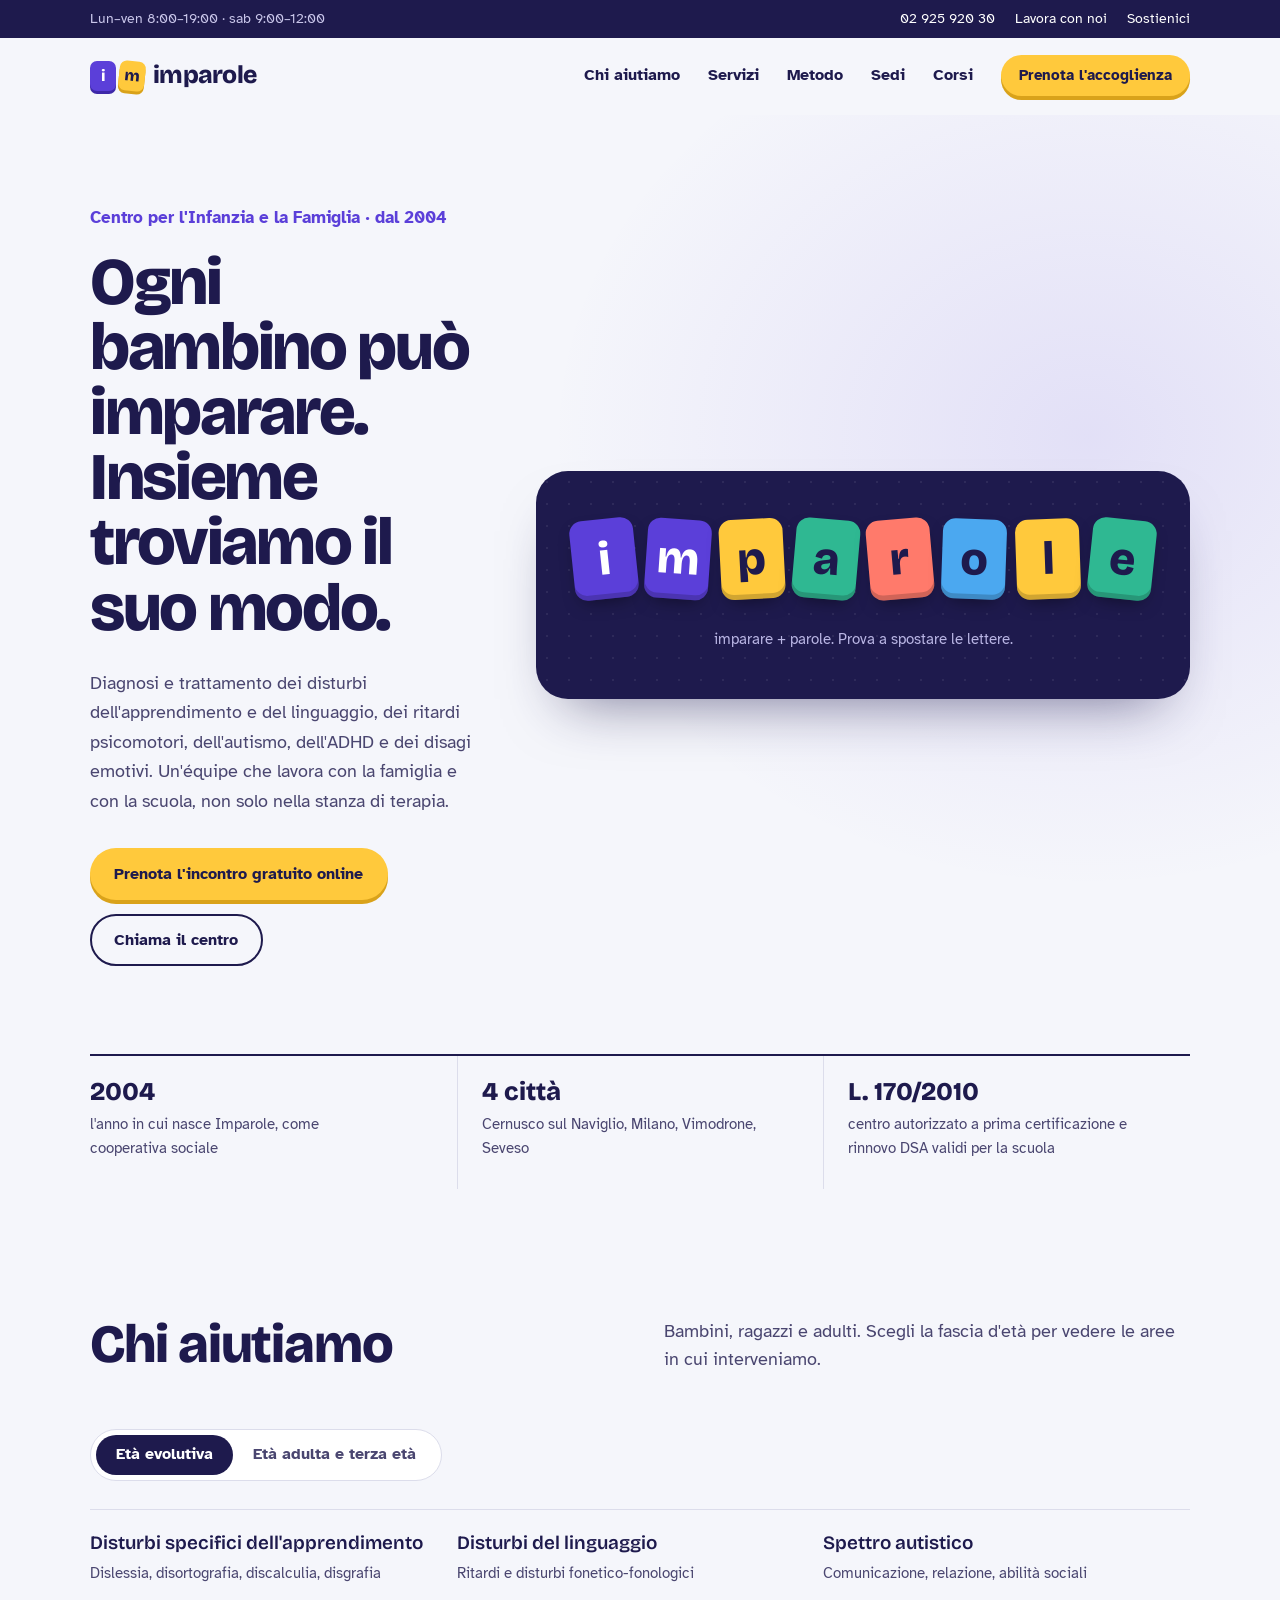
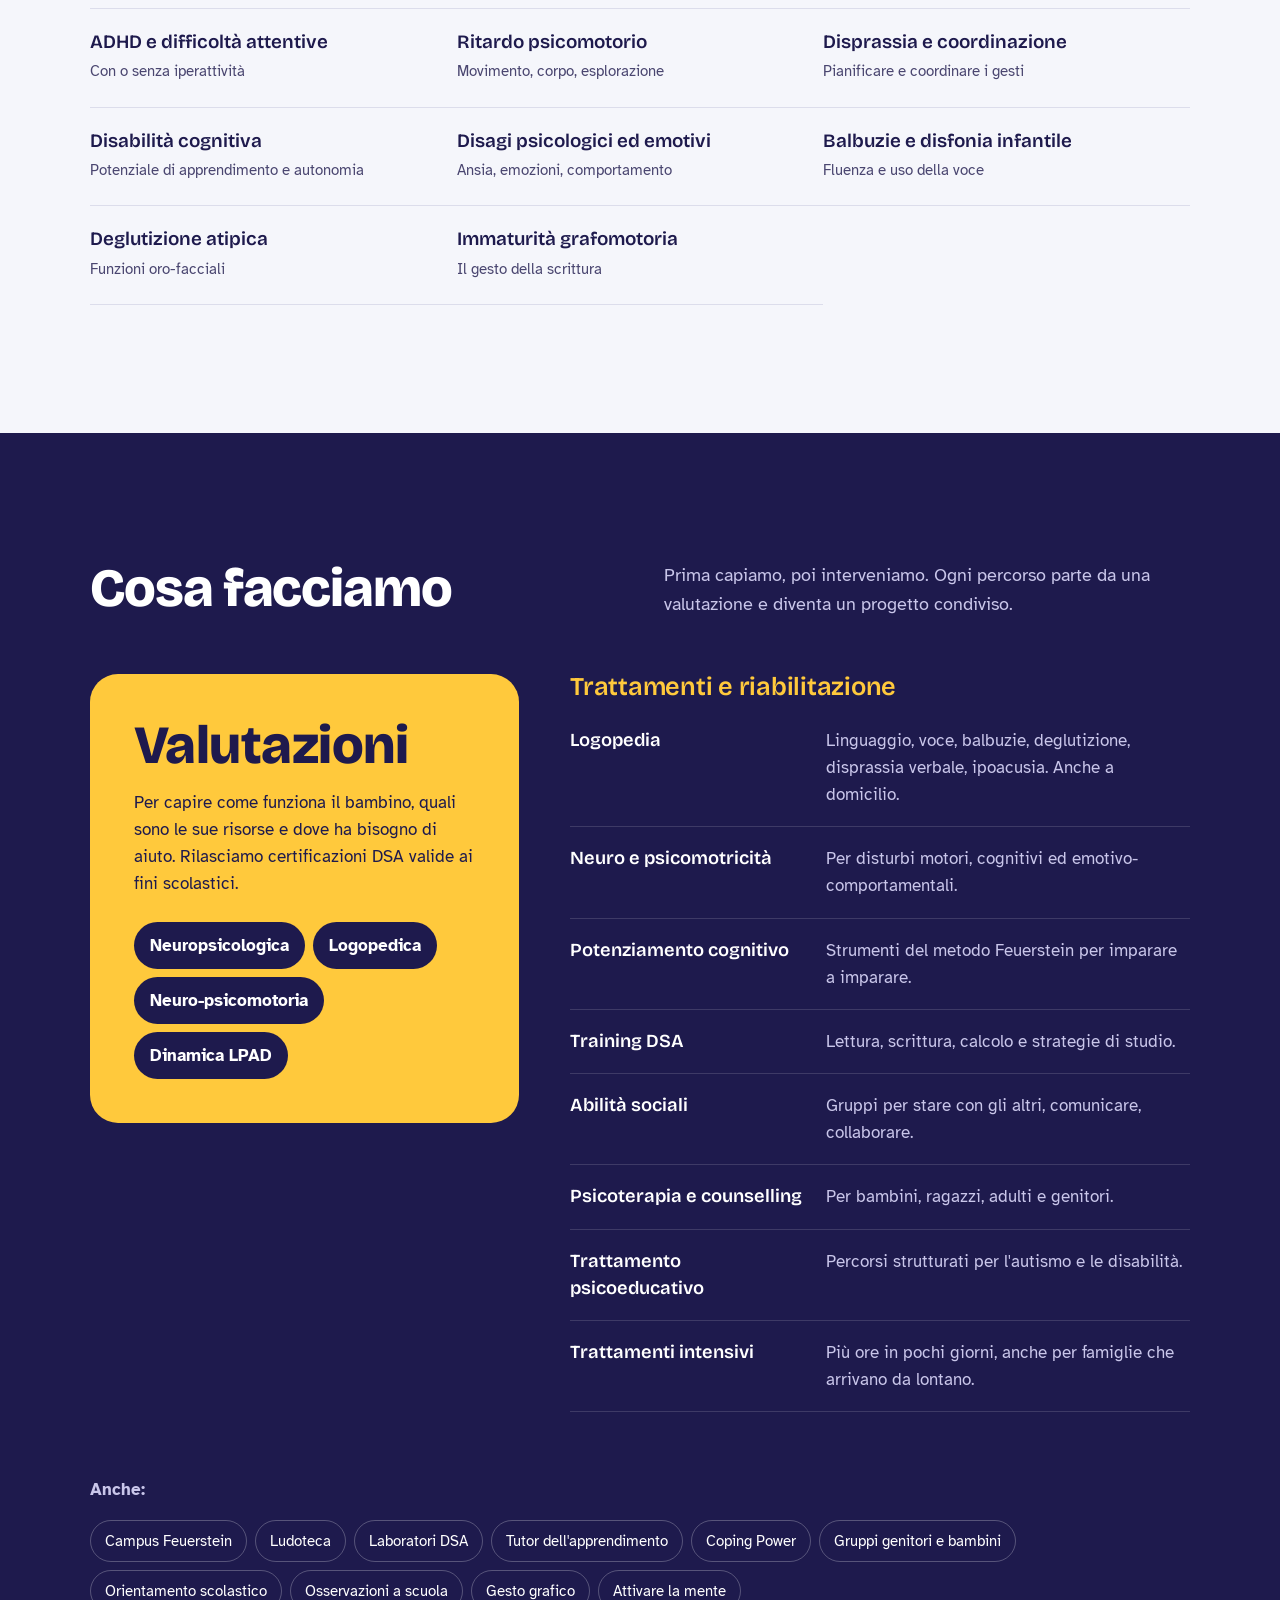
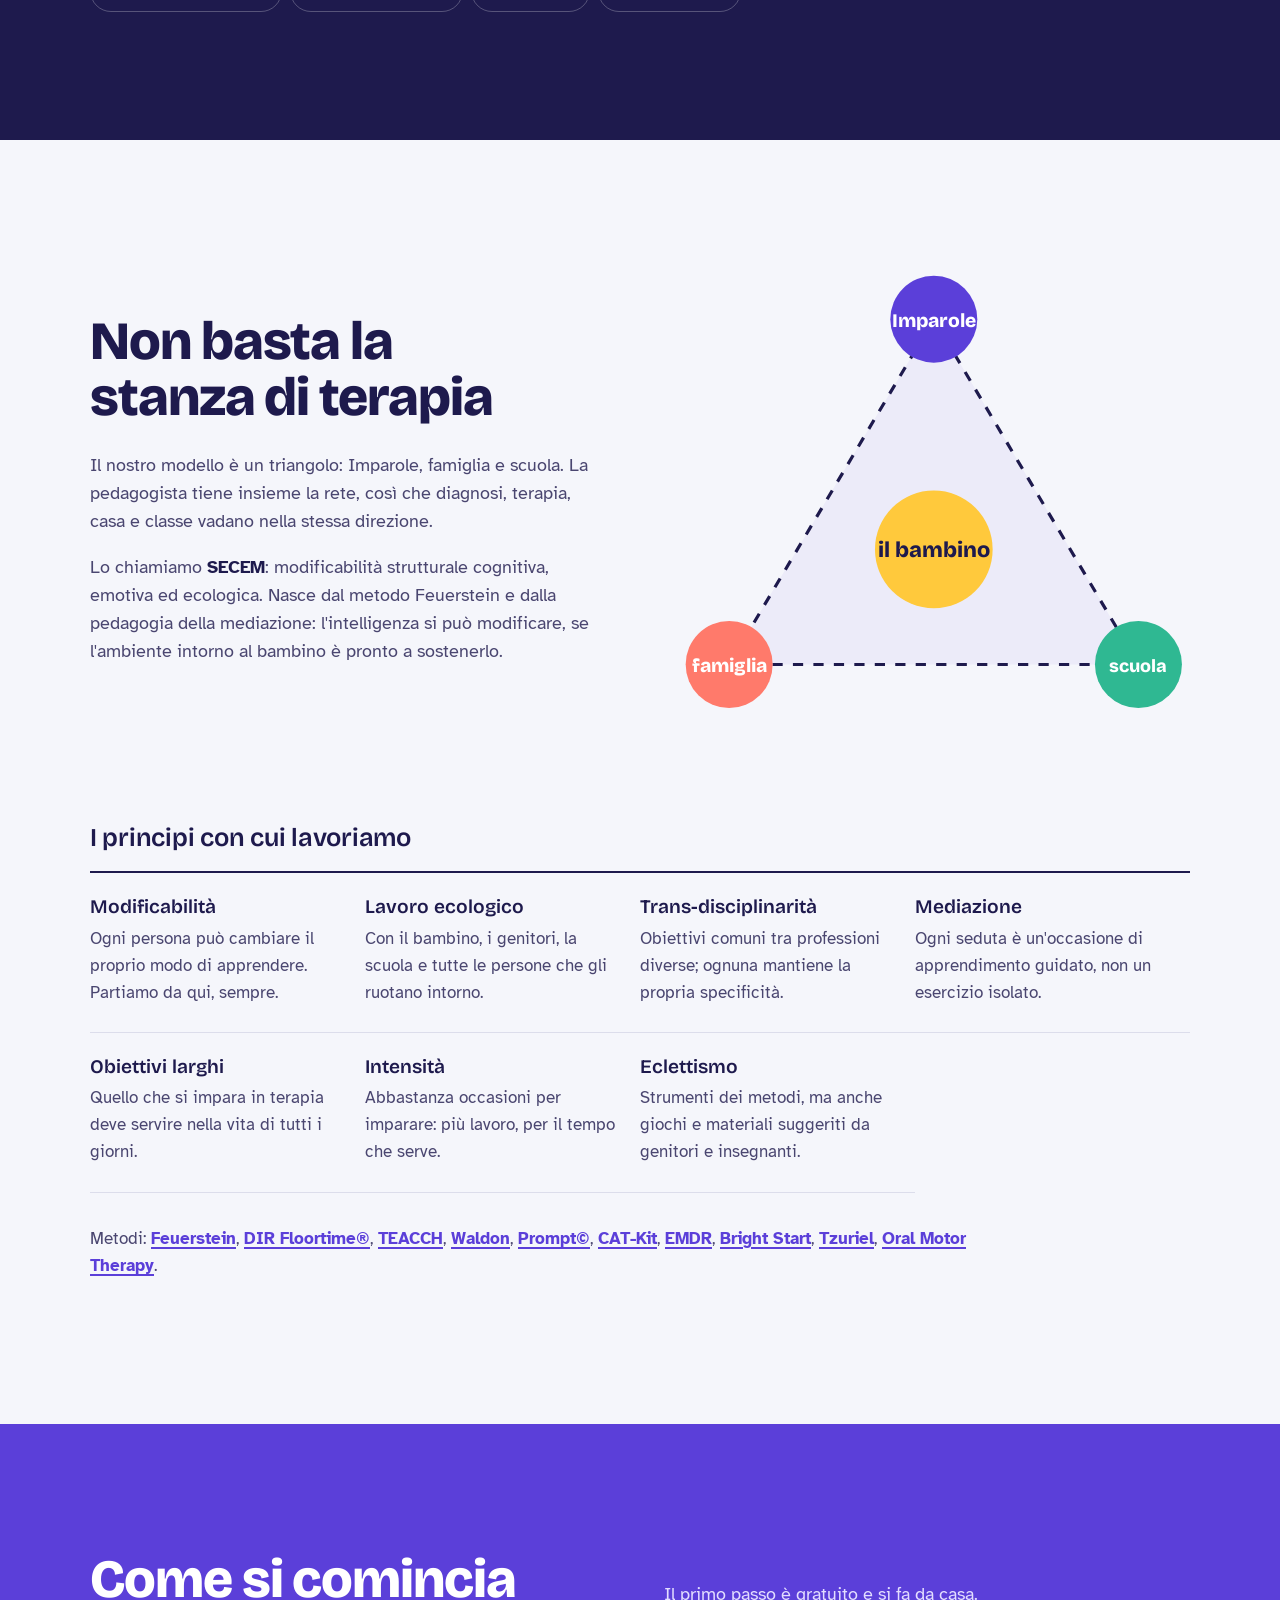
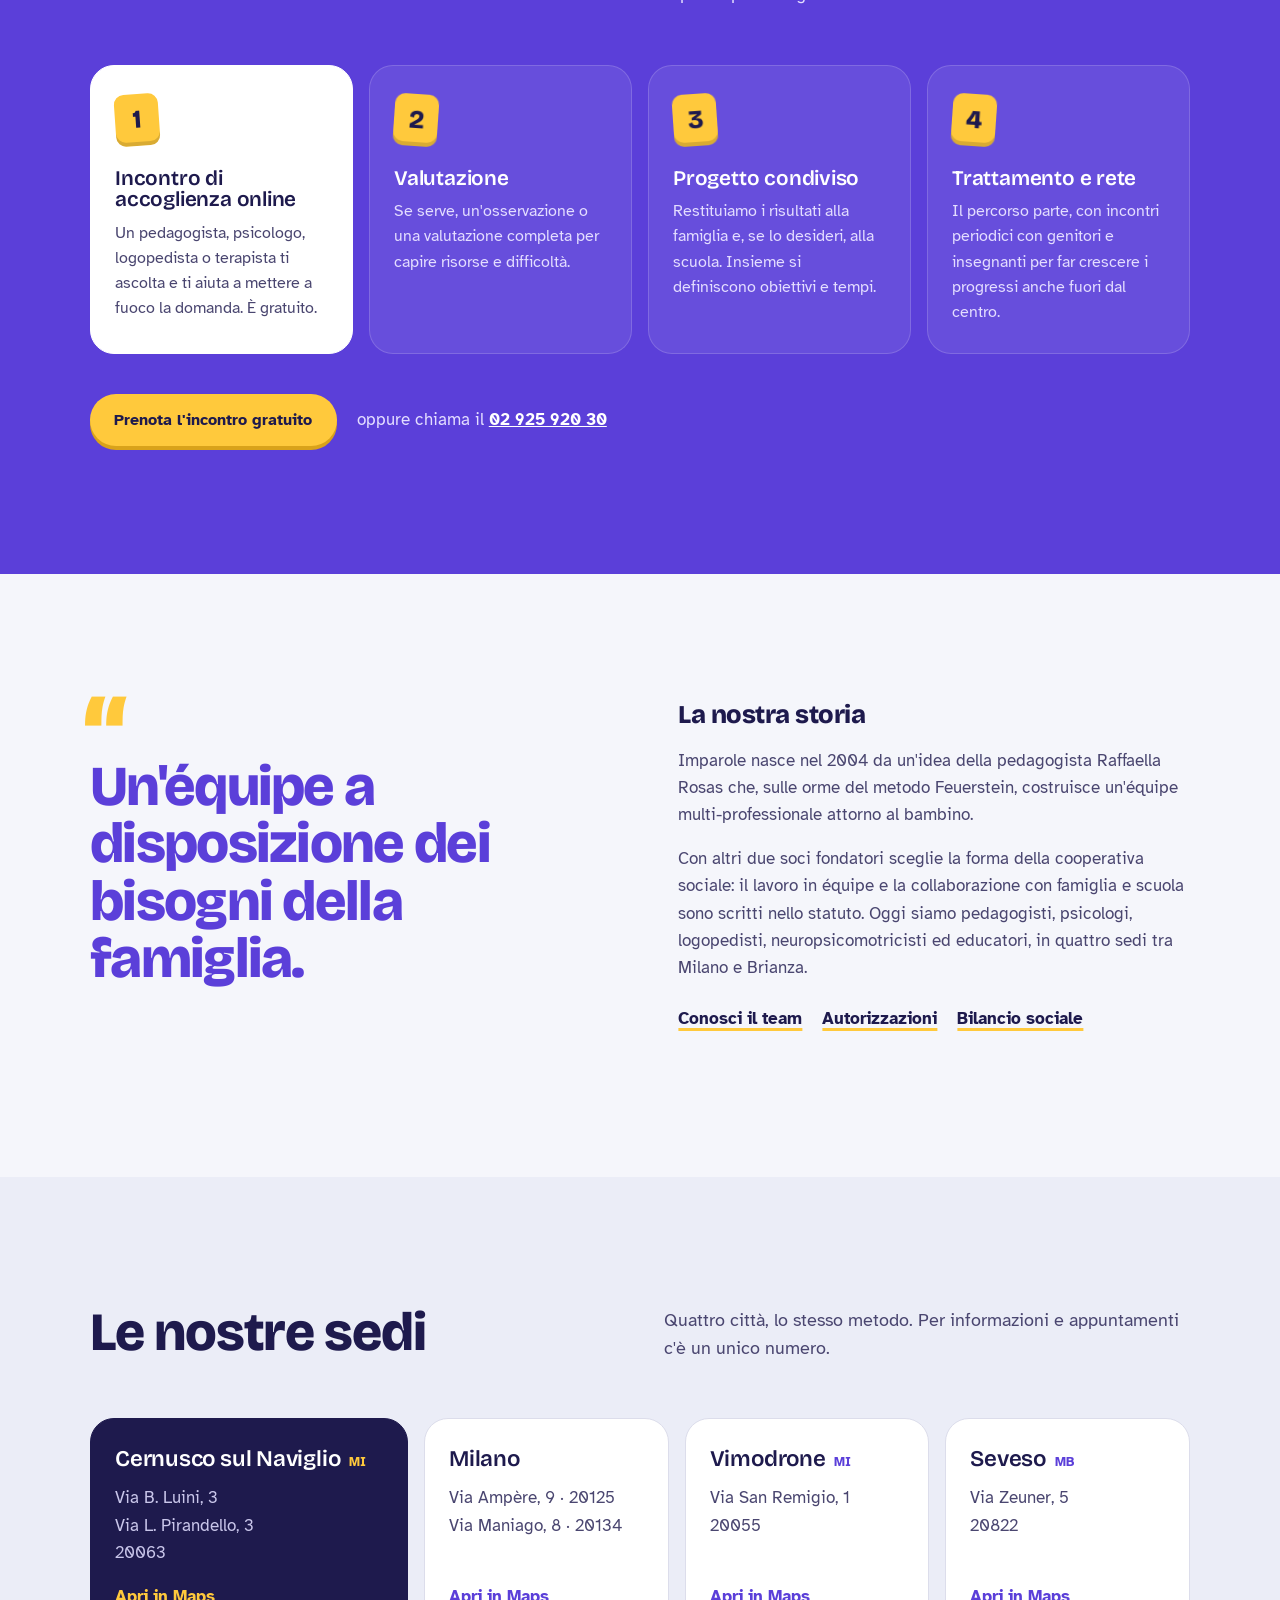
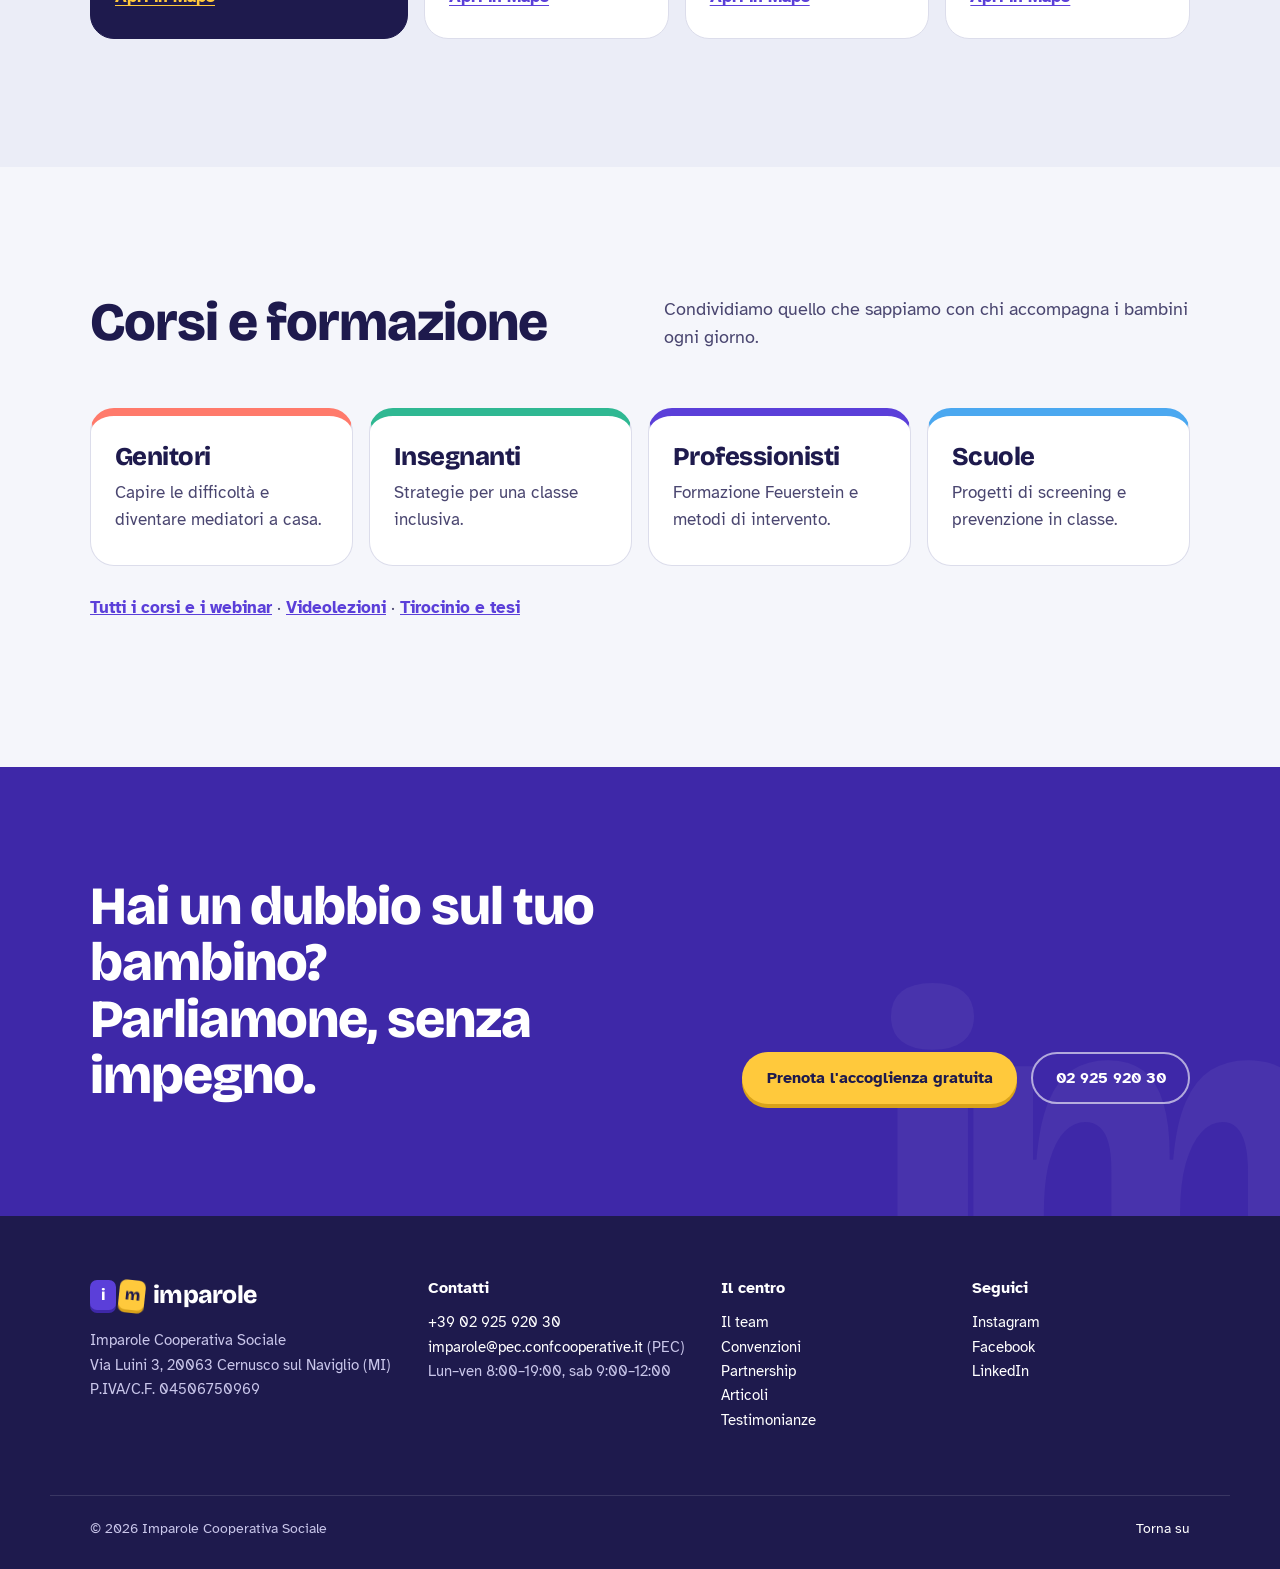
==== commit da8e90f0: "Versione CSS per evitare cache Co-Authored-By: Claude Opus 5.5 <noreply@anthropic.com>" ====
--- a/index.html
+++ b/index.html
@@ -14,7 +14,7 @@
   <link rel="preconnect" href="https://fonts.googleapis.com">
   <link rel="preconnect" href="https://fonts.gstatic.com" crossorigin>
   <link href="https://fonts.googleapis.com/css2?family=Atkinson+Hyperlegible:ital,wght@0,400;0,700;1,400&family=Bricolage+Grotesque:opsz,wght@12..96,400;12..96,600;12..96,800&display=swap" rel="stylesheet">
-  <link rel="stylesheet" href="assets/css/style.css">
+  <link rel="stylesheet" href="assets/css/style.css?v=2">
   <script>document.documentElement.classList.add('js')</script>
   <script type="application/ld+json">
   {
--- a/assets/css/style.css
+++ b/assets/css/style.css
@@ -15,7 +15,7 @@
   --f-display: "Bricolage Grotesque", "Segoe UI", system-ui, sans-serif;
   --f-body: "Atkinson Hyperlegible", "Segoe UI", system-ui, sans-serif;
 
-  --s-1: clamp(2.6rem, 6.4vw, 5.6rem);
+  --s-1: clamp(2.5rem, 5.2vw, 4.7rem);
   --s-2: clamp(2rem, 4.2vw, 3.4rem);
   --s-3: clamp(1.3rem, 2vw, 1.6rem);
   --s-body: 1.0625rem;
@@ -91,9 +91,9 @@
 /* Hero */
 .hero { padding: clamp(40px, 7vw, 96px) 0 0; position: relative; }
 .hero::before { content: ""; position: absolute; inset: 0; background: radial-gradient(60% 60% at 85% 30%, rgba(91,63,217,.12), transparent 70%); pointer-events: none; }
-.hero__grid { display: grid; grid-template-columns: 1.05fr 1fr; gap: clamp(32px, 5vw, 72px); align-items: center; position: relative; }
+.hero__grid { display: grid; grid-template-columns: 1.2fr 1fr; gap: clamp(32px, 5vw, 72px); align-items: center; position: relative; }
 .hero__kicker { font-weight: 700; color: var(--violet); margin-bottom: 18px; }
-.hero__title { font-size: var(--s-1); line-height: .98; letter-spacing: -0.035em; max-width: 12ch; }
+.hero__title { font-size: var(--s-1); line-height: .98; letter-spacing: -0.035em; max-width: 15ch; text-wrap: balance; }
 .hero__lead { font-size: 1.15rem; color: var(--ink-2); max-width: 54ch; margin: 28px 0 32px; }
 .hero__cta { display: flex; flex-wrap: wrap; gap: 14px; }
 
@@ -286,7 +286,7 @@
   .nav__menu a:not(.btn)::after { display: none; }
   .nav__menu .btn { margin-top: 18px; }
   .hero__grid, .tri, .story, .sec__head { grid-template-columns: 1fr; }
-  .hero__title { max-width: 14ch; }
+  .hero__title { max-width: 16ch; }
   .facts { grid-template-columns: 1fr; }
   .facts > div + div { padding-left: 0; border-left: 0; border-top: 1px solid var(--line); }
   .svc__list dl > div { grid-template-columns: 1fr; gap: 4px; }
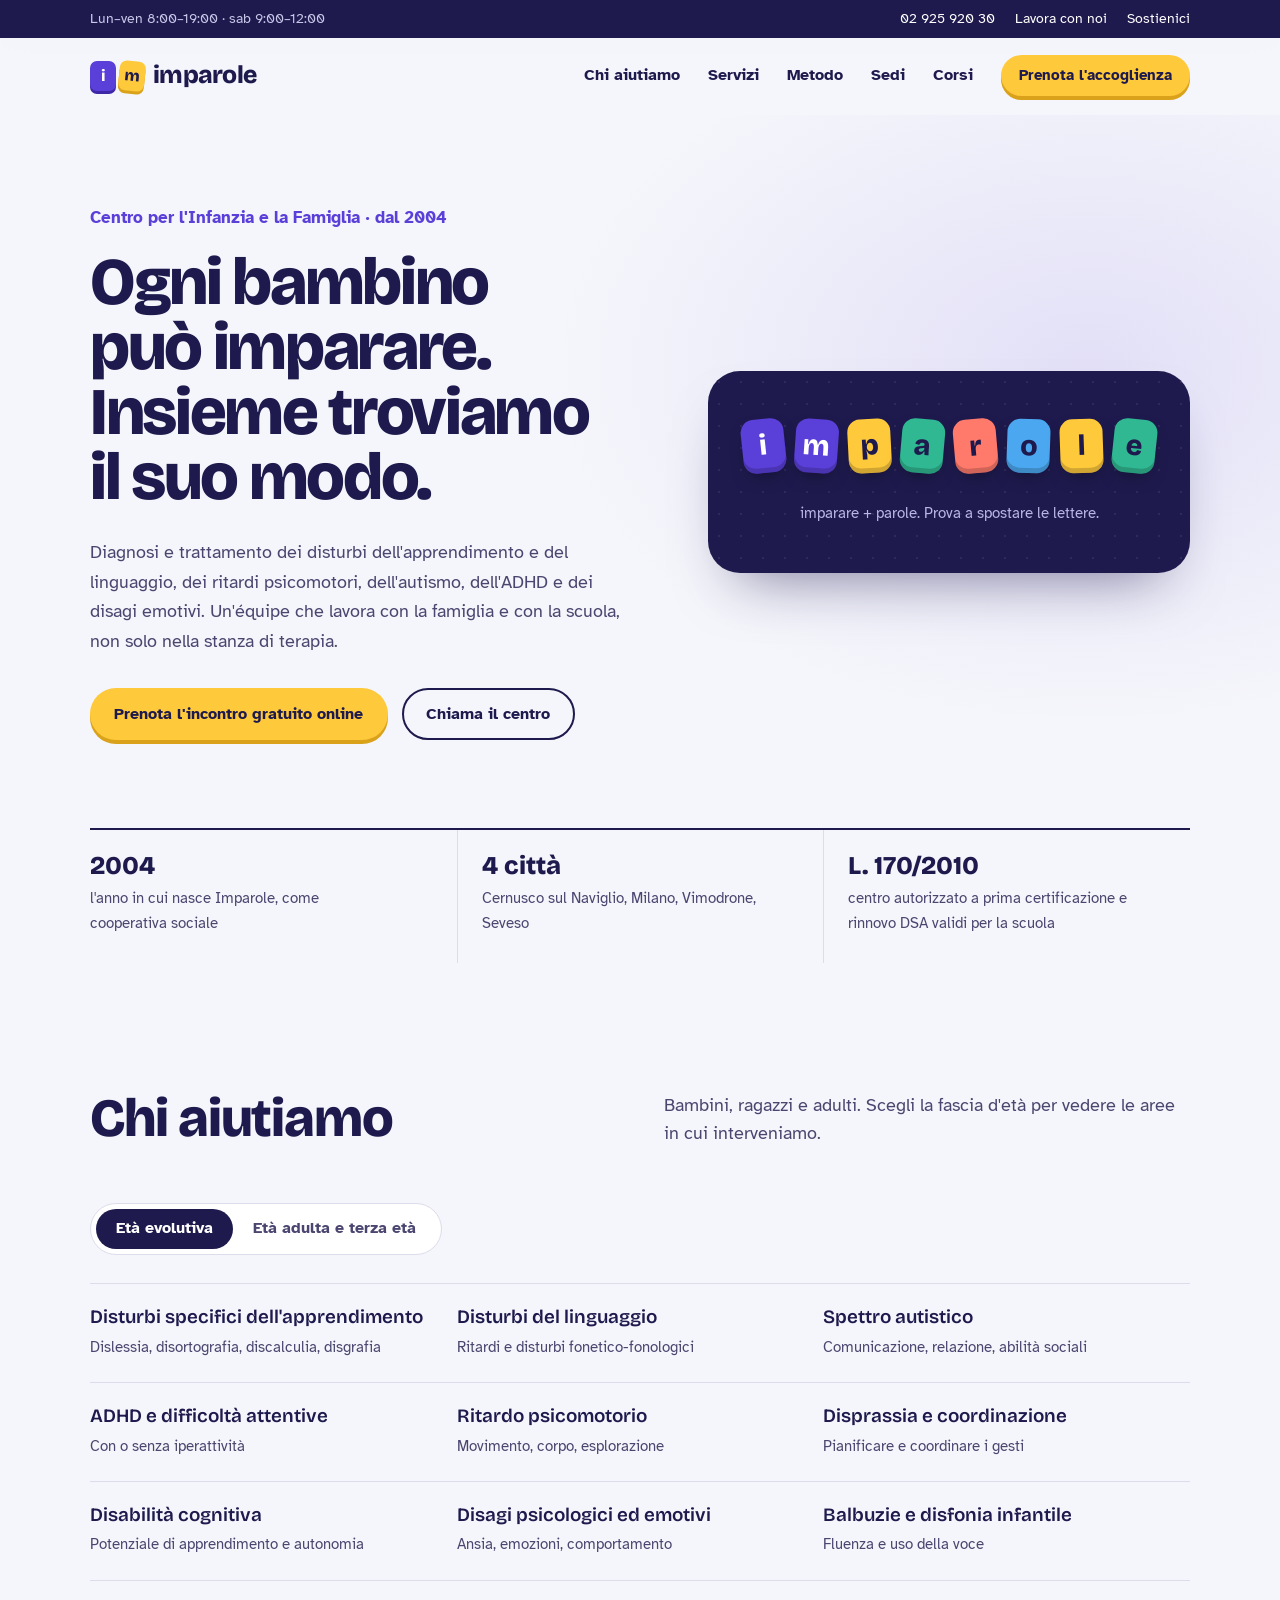
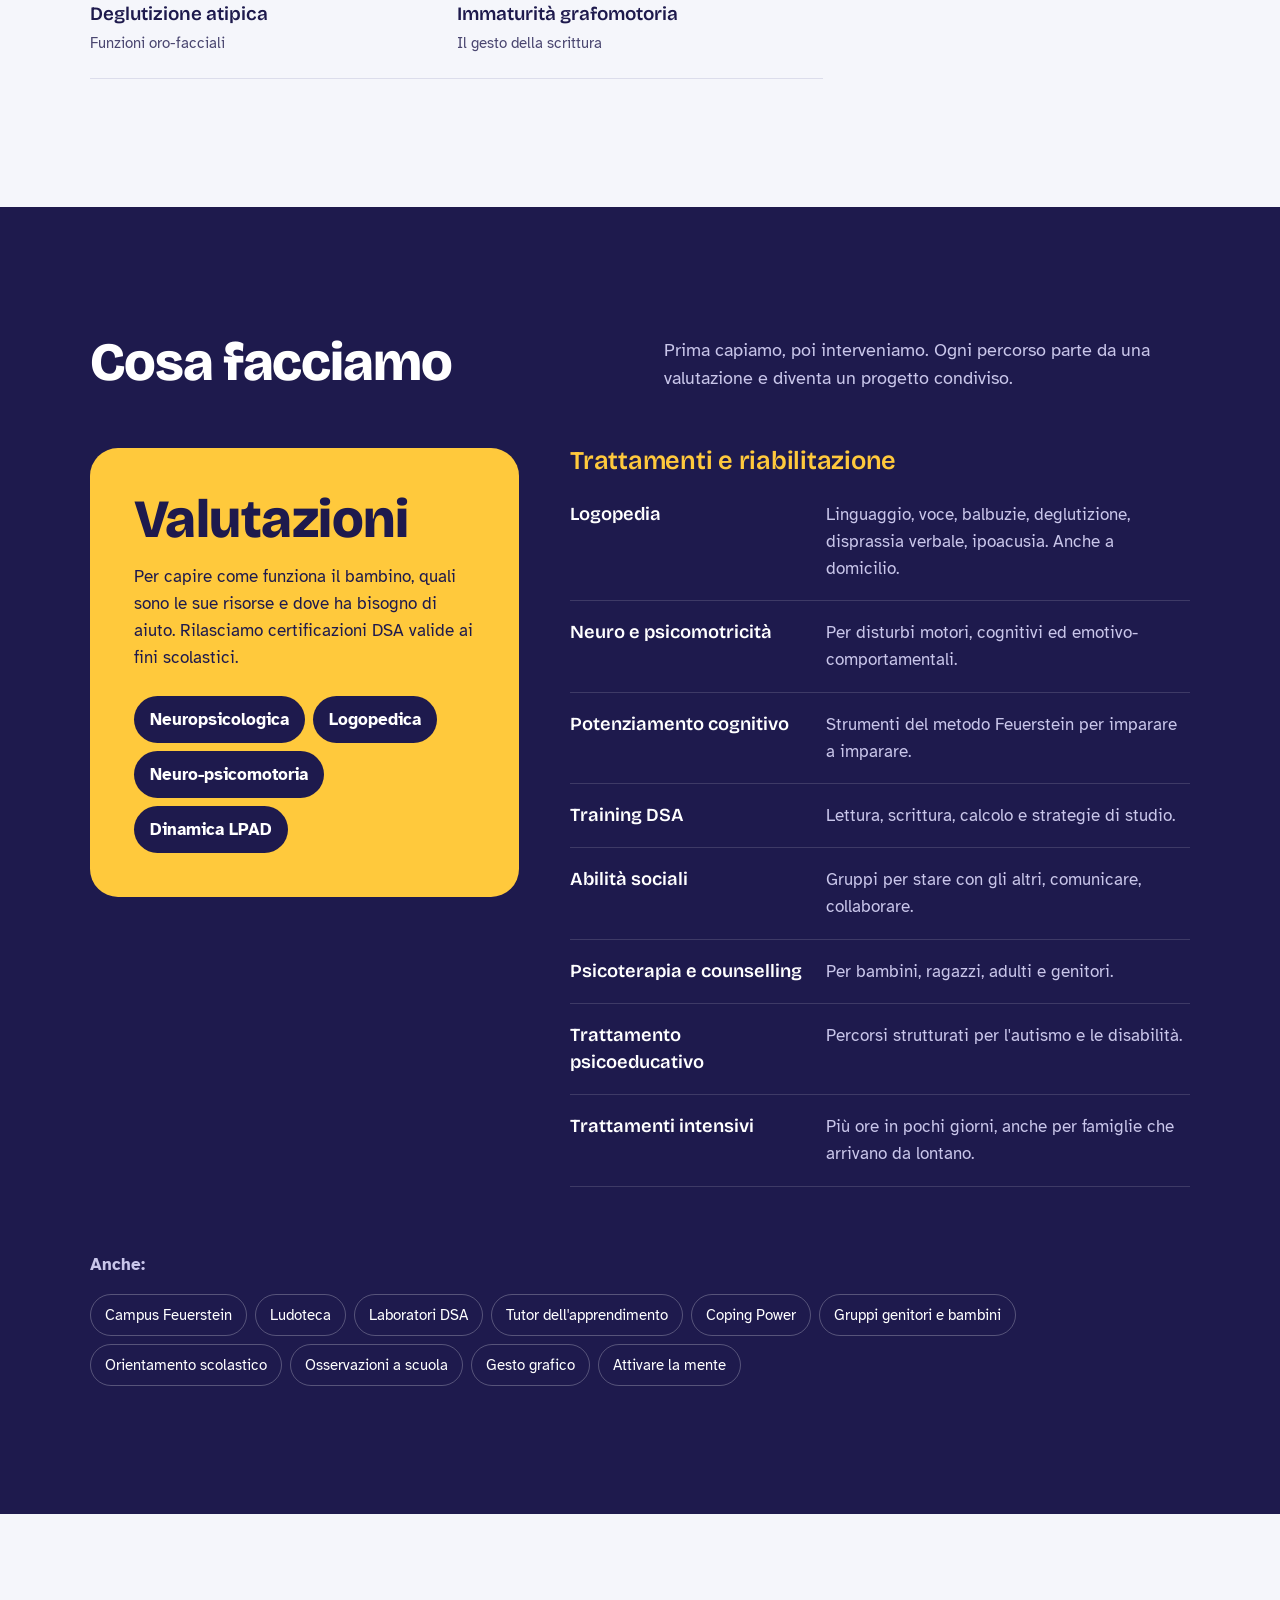
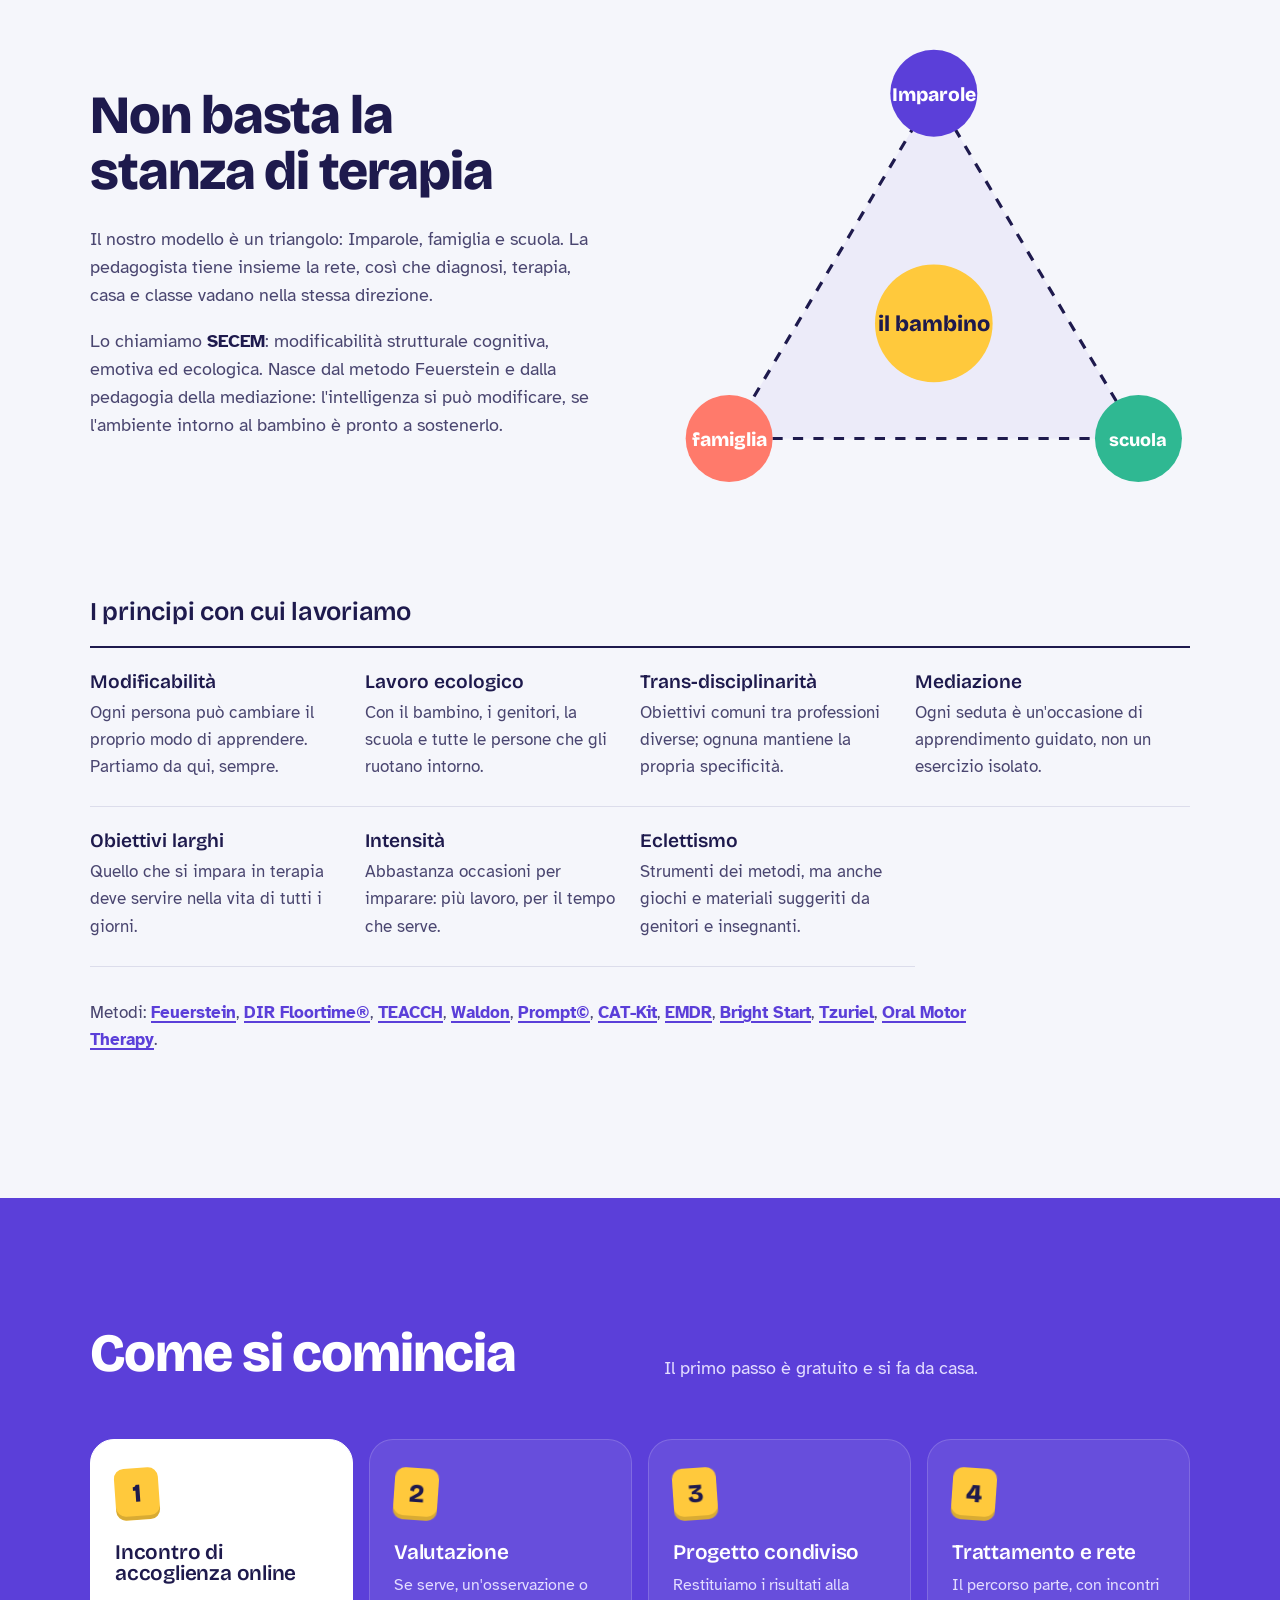
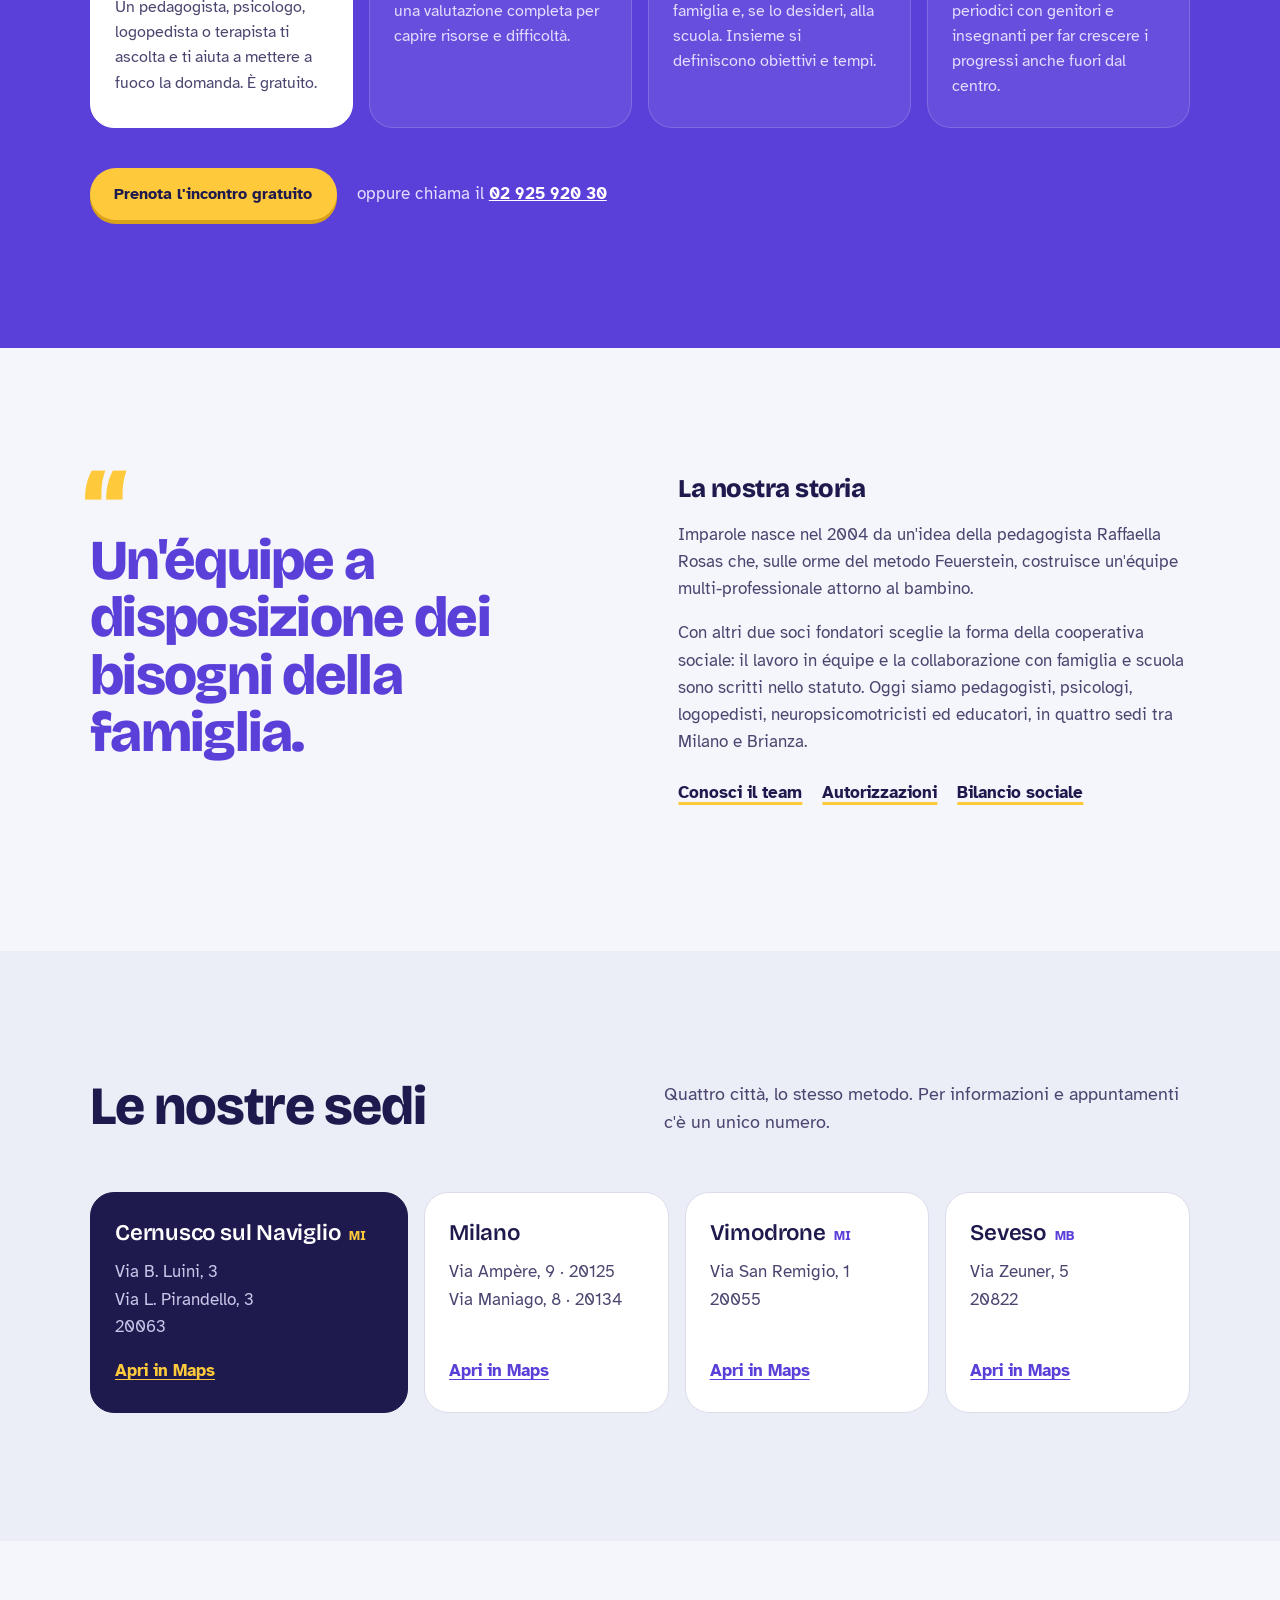
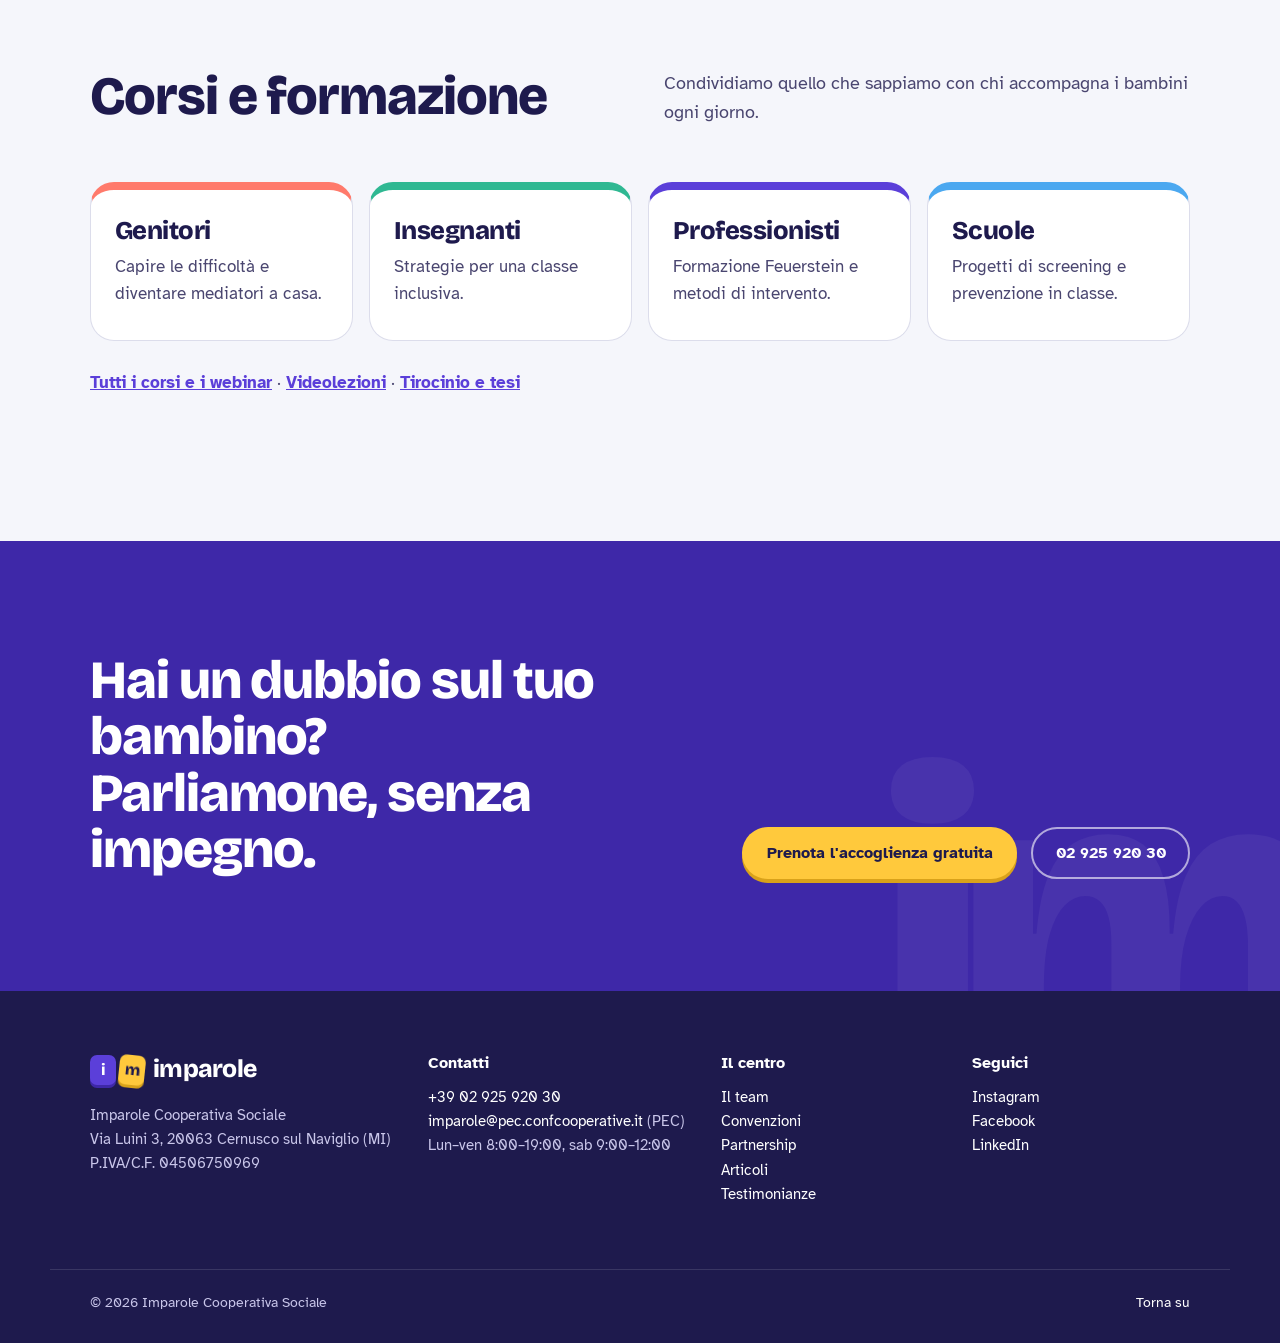
==== commit d2b74bd4: "Hero: tessere adattive, colonna titolo più larga Co-Authored-By: Claude Opus 5.5 <noreply@anthropic." ====
--- a/index.html
+++ b/index.html
@@ -14,7 +14,7 @@
   <link rel="preconnect" href="https://fonts.googleapis.com">
   <link rel="preconnect" href="https://fonts.gstatic.com" crossorigin>
   <link href="https://fonts.googleapis.com/css2?family=Atkinson+Hyperlegible:ital,wght@0,400;0,700;1,400&family=Bricolage+Grotesque:opsz,wght@12..96,400;12..96,600;12..96,800&display=swap" rel="stylesheet">
-  <link rel="stylesheet" href="assets/css/style.css?v=2">
+  <link rel="stylesheet" href="assets/css/style.css?v=3">
   <script>document.documentElement.classList.add('js')</script>
   <script type="application/ld+json">
   {
--- a/assets/css/style.css
+++ b/assets/css/style.css
@@ -91,7 +91,7 @@
 /* Hero */
 .hero { padding: clamp(40px, 7vw, 96px) 0 0; position: relative; }
 .hero::before { content: ""; position: absolute; inset: 0; background: radial-gradient(60% 60% at 85% 30%, rgba(91,63,217,.12), transparent 70%); pointer-events: none; }
-.hero__grid { display: grid; grid-template-columns: 1.2fr 1fr; gap: clamp(32px, 5vw, 72px); align-items: center; position: relative; }
+.hero__grid { display: grid; grid-template-columns: minmax(0, 1.15fr) minmax(0, 1fr); gap: clamp(32px, 5vw, 72px); align-items: center; position: relative; }
 .hero__kicker { font-weight: 700; color: var(--violet); margin-bottom: 18px; }
 .hero__title { font-size: var(--s-1); line-height: .98; letter-spacing: -0.035em; max-width: 15ch; text-wrap: balance; }
 .hero__lead { font-size: 1.15rem; color: var(--ink-2); max-width: 54ch; margin: 28px 0 32px; }
@@ -106,14 +106,14 @@
   background-image: radial-gradient(rgba(255,255,255,.07) 1.5px, transparent 1.5px);
   background-size: 22px 22px;
 }
-.board__row { display: flex; flex-wrap: nowrap; justify-content: center; gap: clamp(4px, .8vw, 10px); min-height: 1px; }
+.board__row { container-type: inline-size; display: flex; flex-wrap: nowrap; justify-content: center; gap: clamp(4px, 1.4cqi, 10px); }
 .tile {
   --c: var(--sun);
   flex: 0 0 auto;
-  width: clamp(34px, 5.4vw, 64px);
+  width: min(64px, 10.5cqi);
   aspect-ratio: 4 / 5;
   display: grid; place-items: center;
-  font: 800 clamp(1.6rem, 3.6vw, 2.9rem)/1 var(--f-display);
+  font: 800 min(2.9rem, 7cqi)/1 var(--f-display);
   color: var(--ink);
   background: var(--c);
   border-radius: clamp(8px, 1vw, 14px);
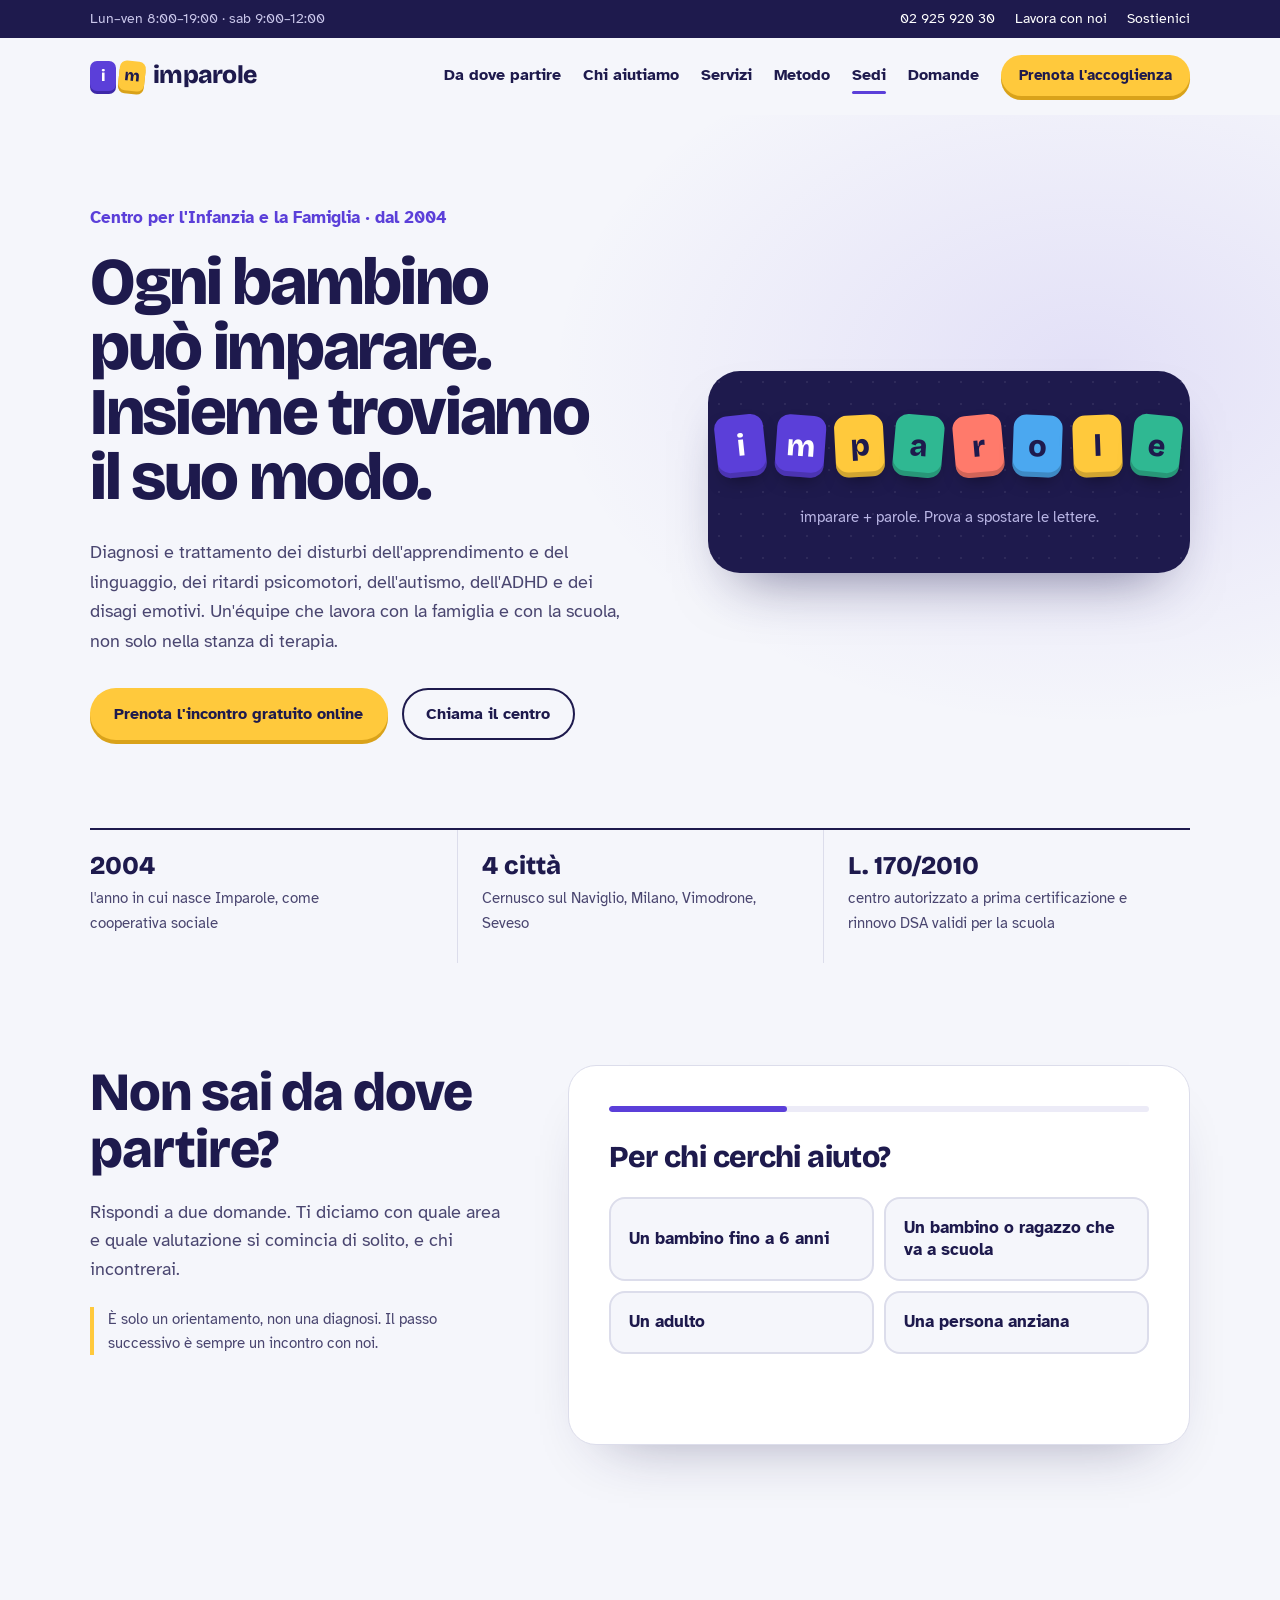
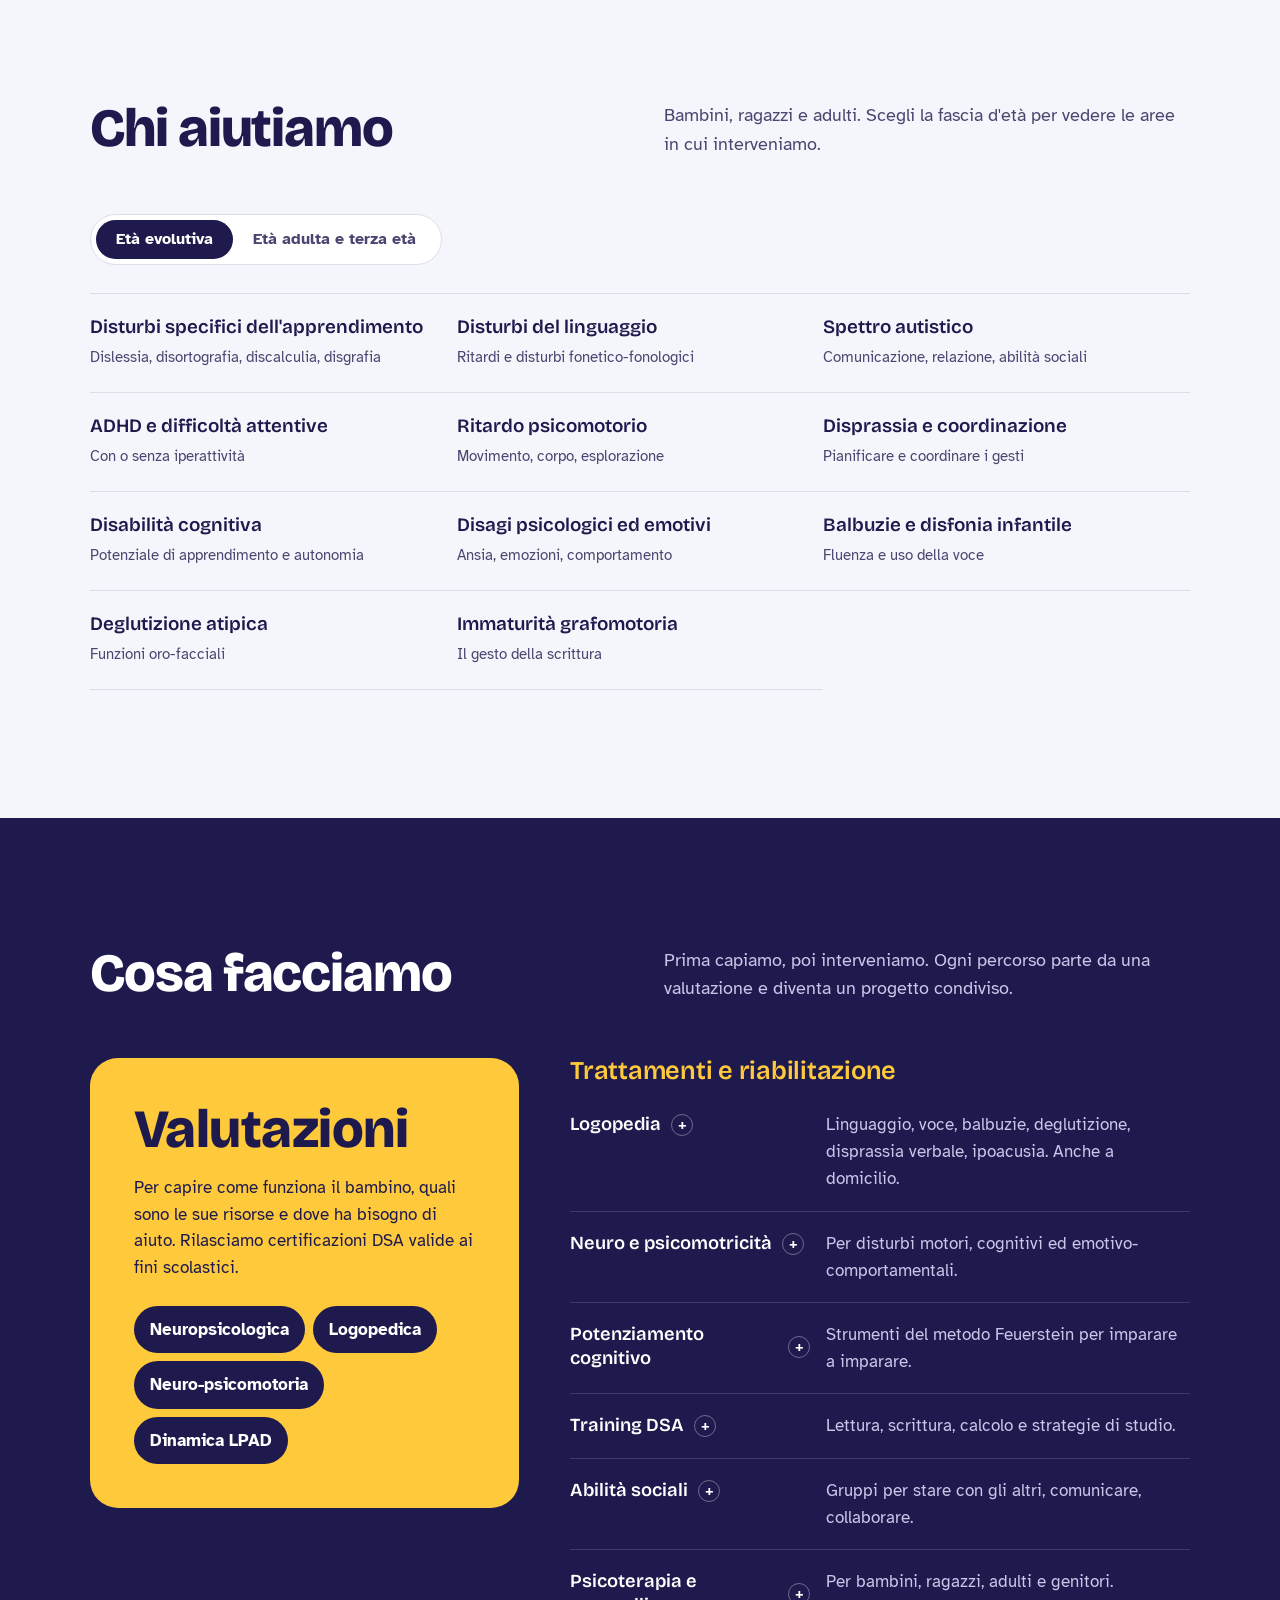
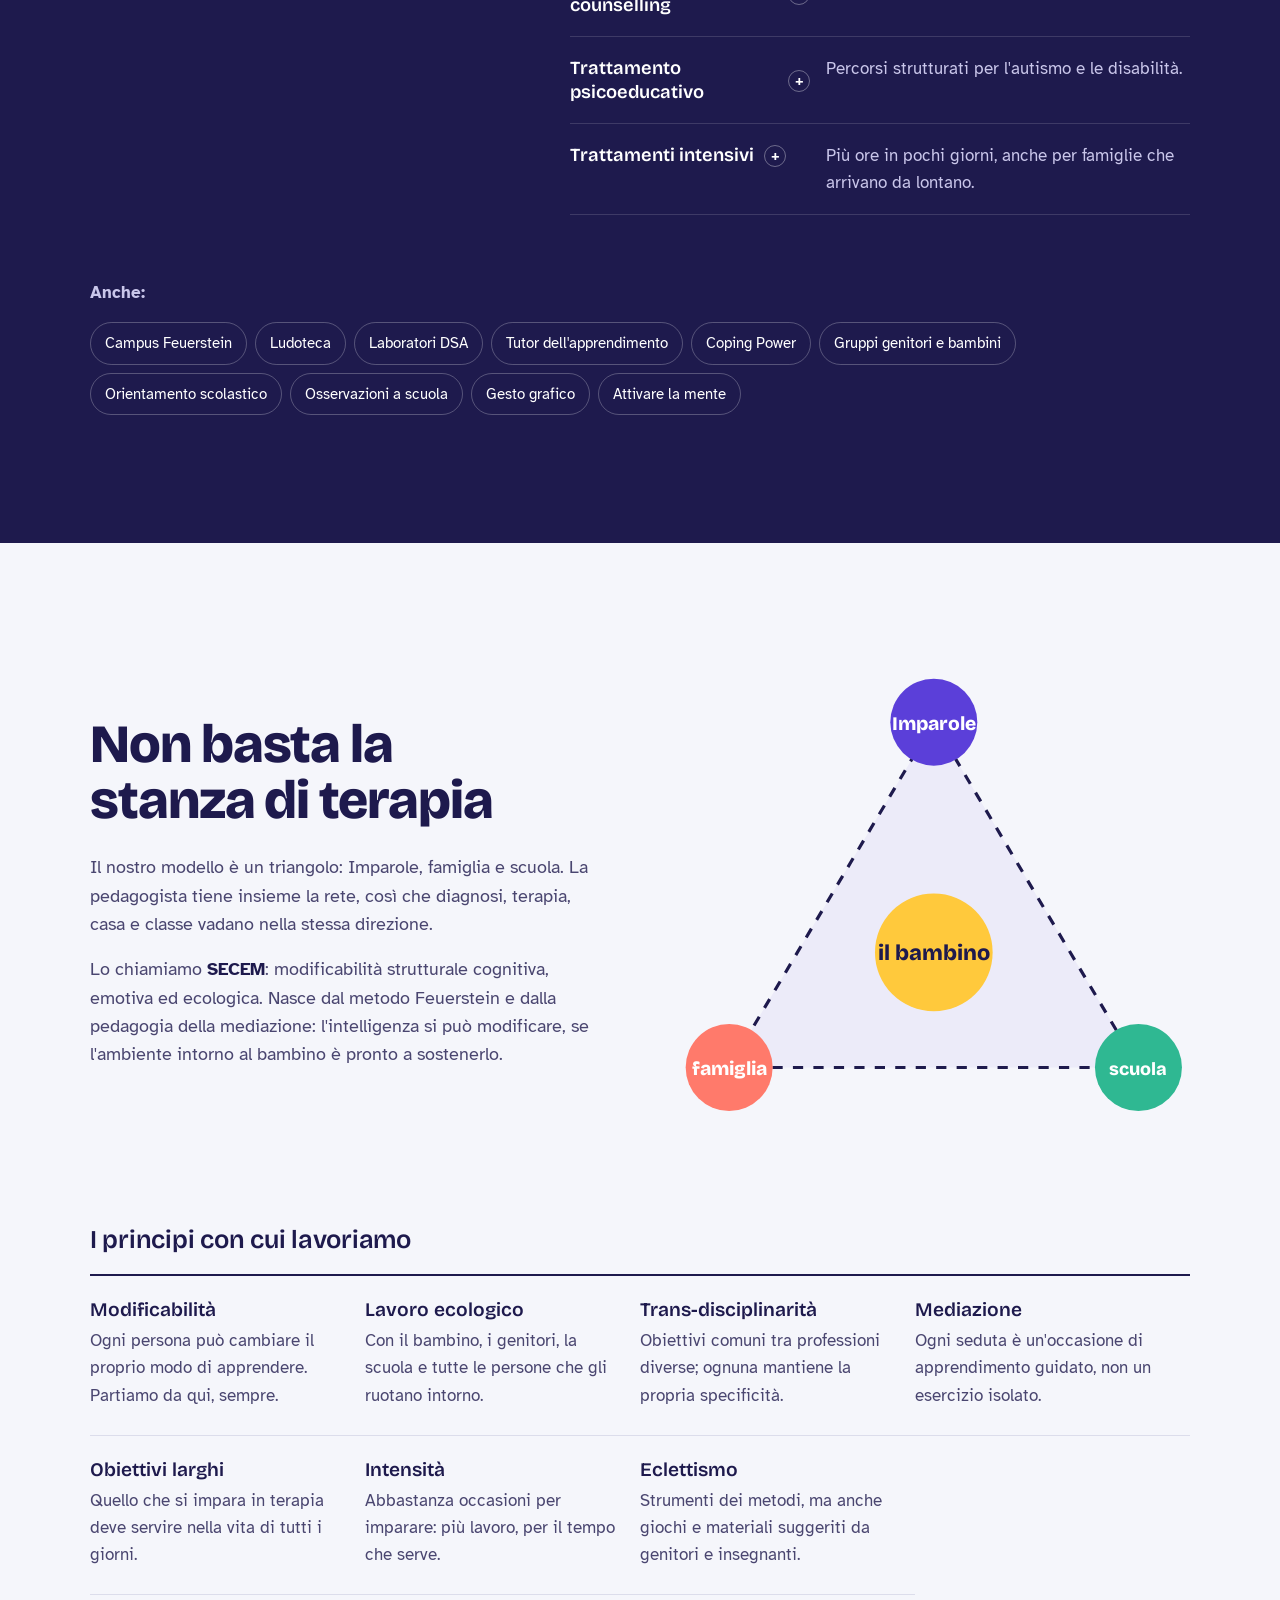
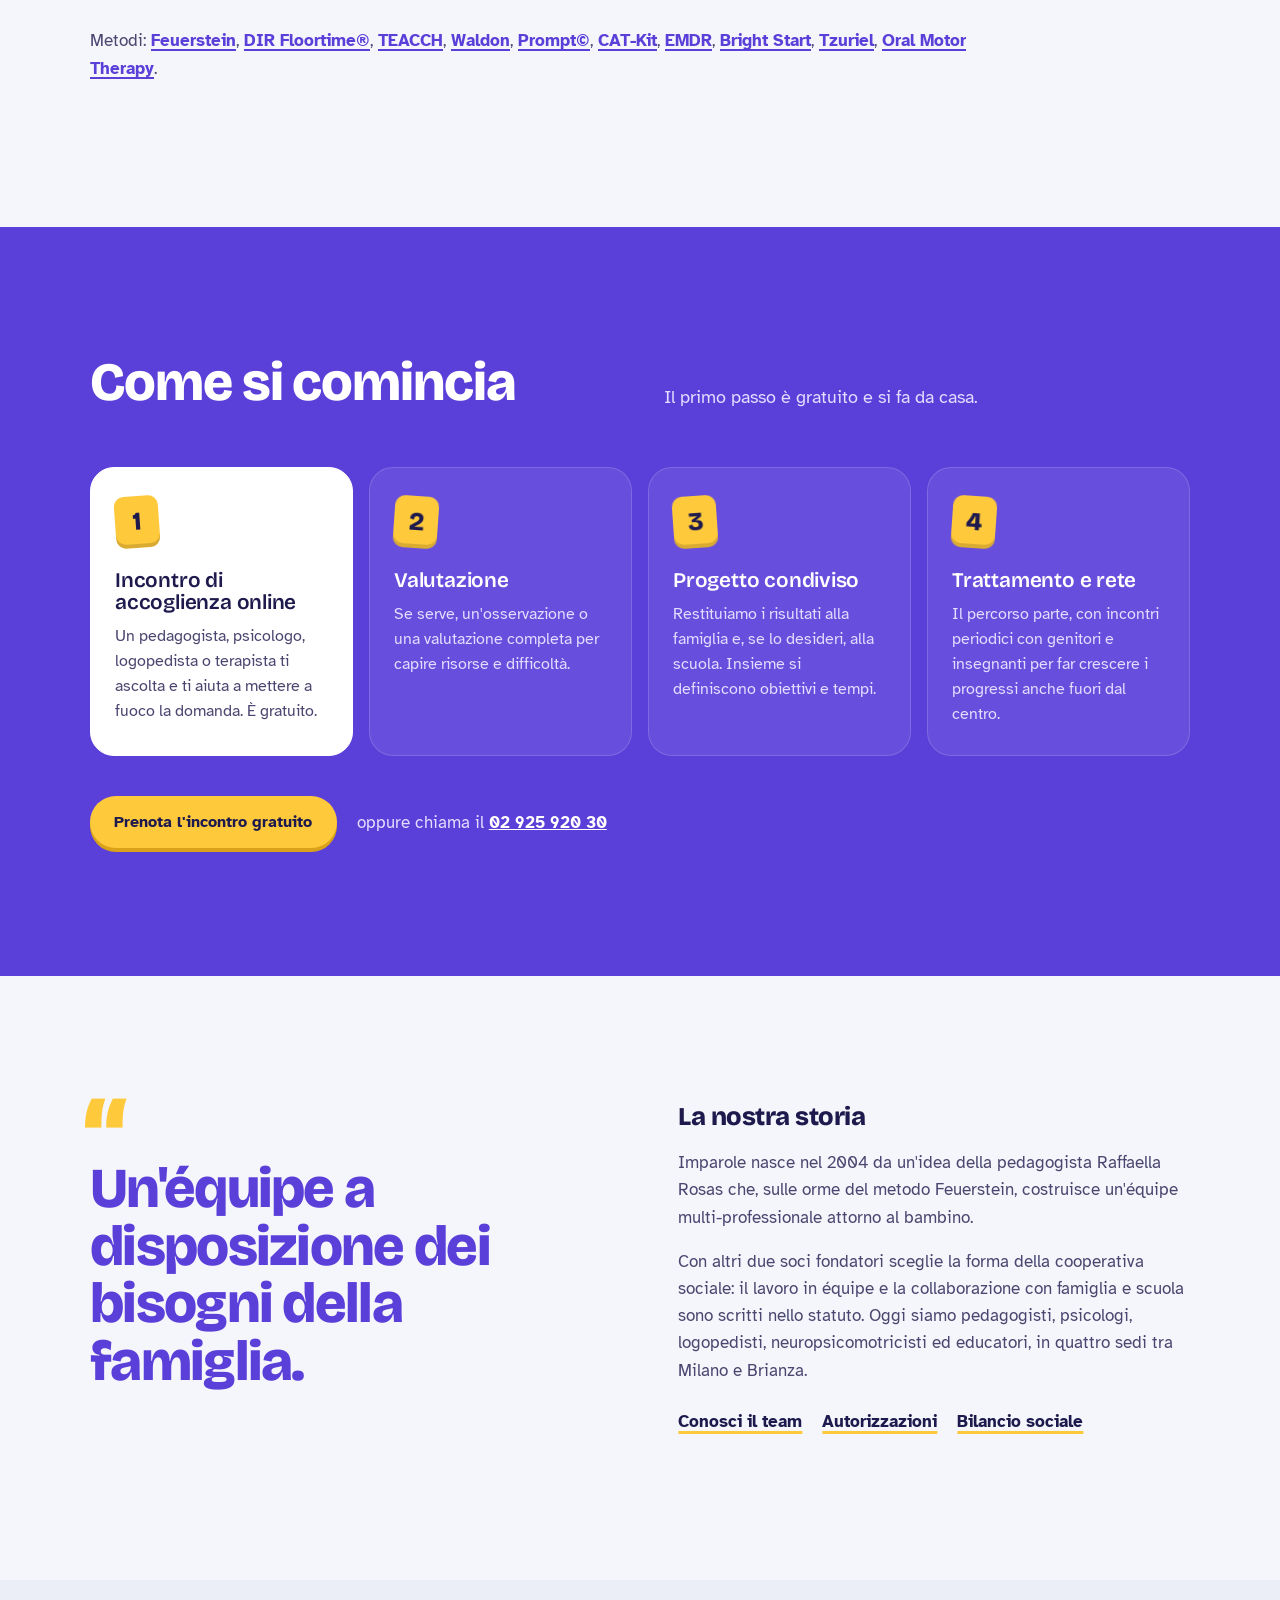
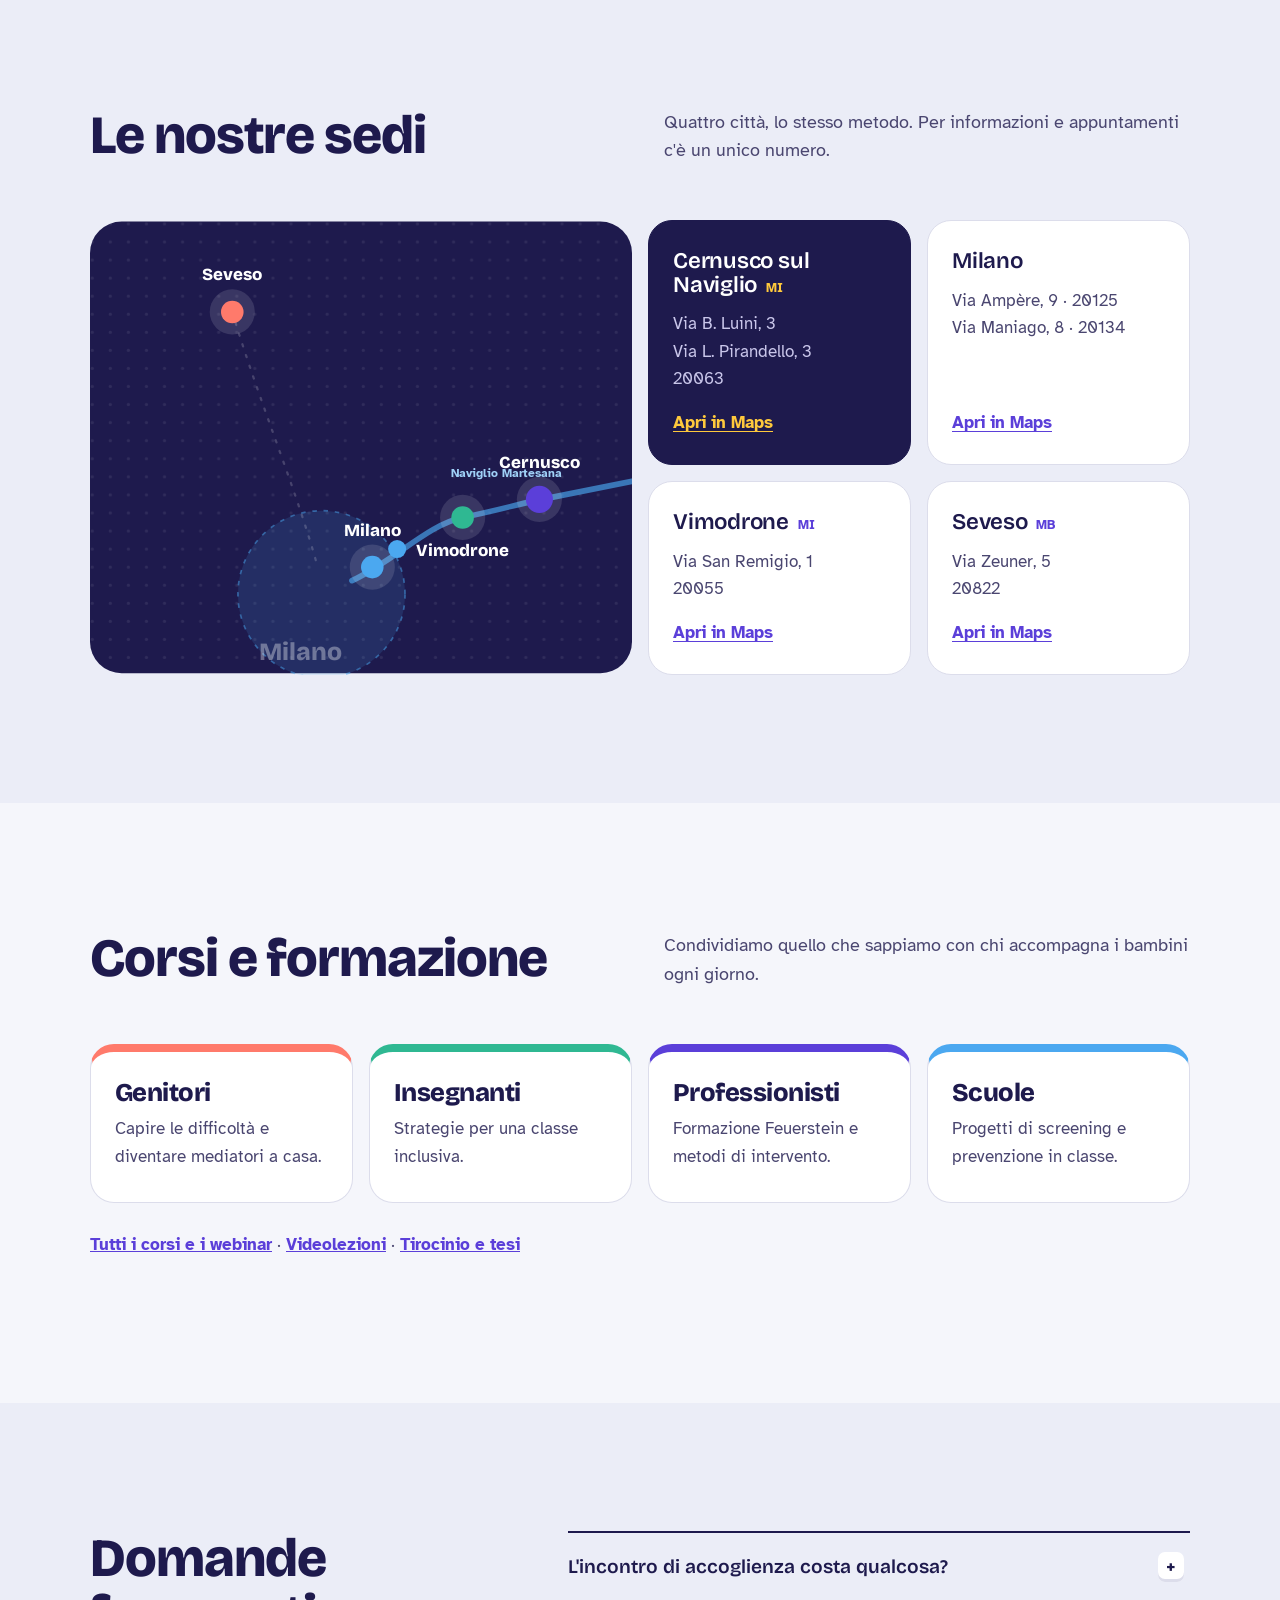
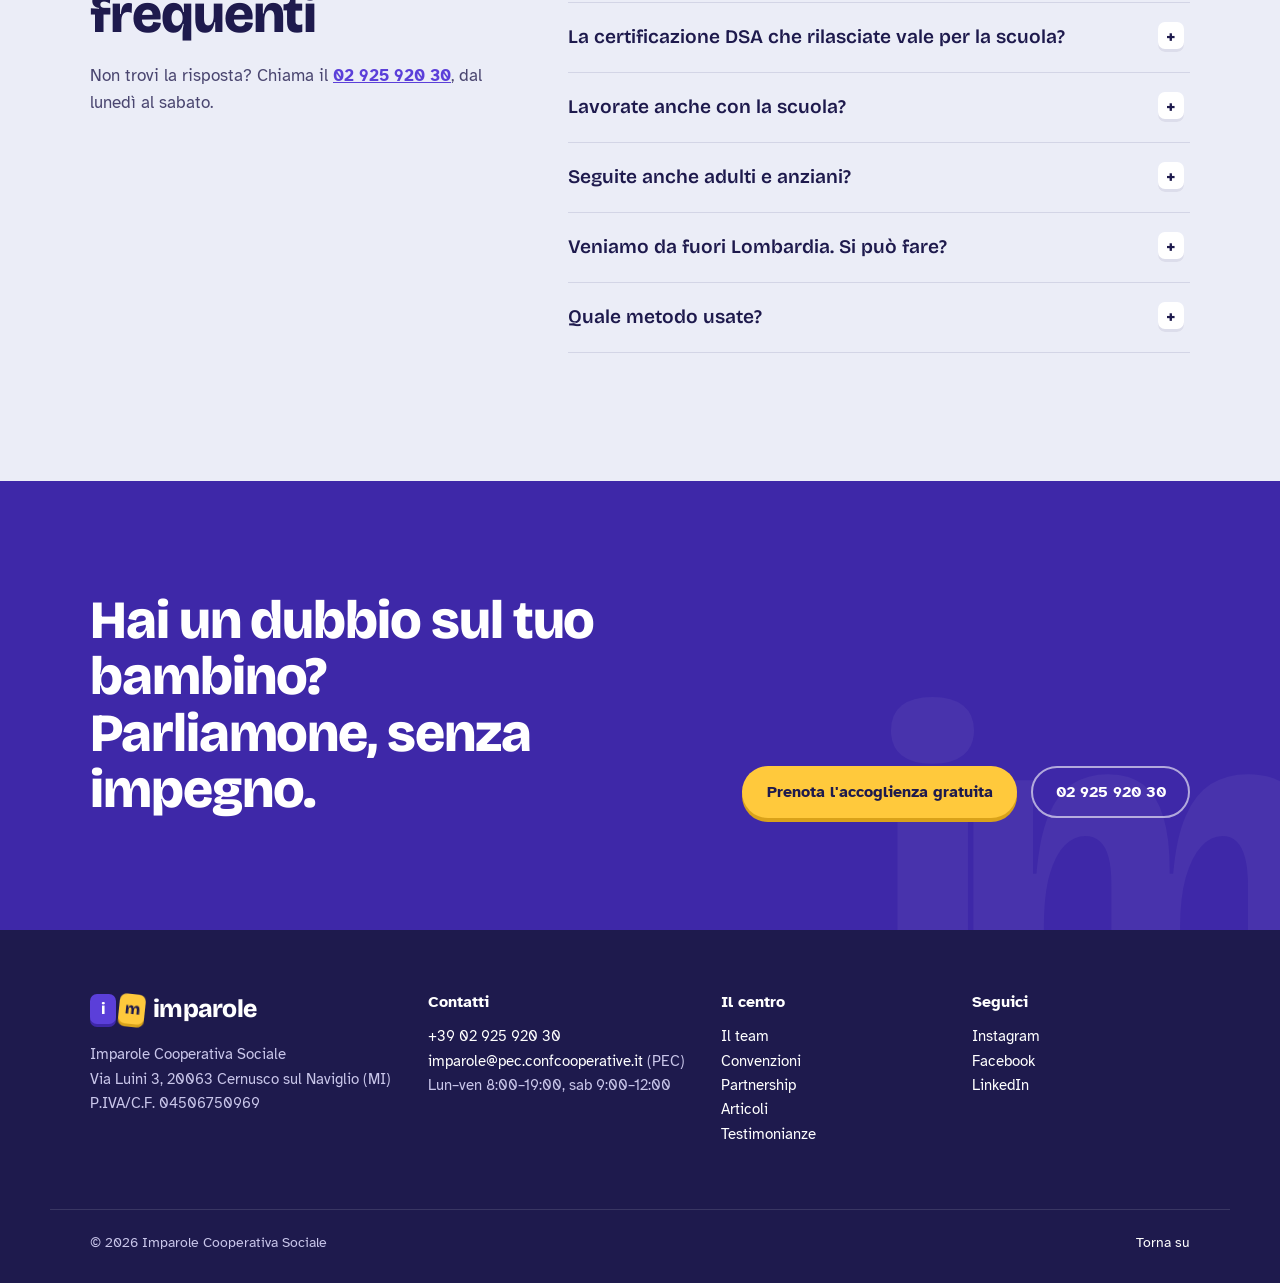
==== commit 67e9f1c2: "Versione premium: percorso guidato, schede servizi, mappa sedi, FAQ, barra mobile, 404 Co-Authored-B" ====
--- a/index.html
+++ b/index.html
@@ -10,11 +10,17 @@
   <meta property="og:description" content="Valutazioni, logopedia, psicomotricità, potenziamento cognitivo e metodo Feuerstein. Dal 2004 accanto a bambini, famiglie e scuole.">
   <meta property="og:type" content="website">
   <meta property="og:locale" content="it_IT">
+  <meta property="og:url" content="https://backinbusinesss.github.io/imparole/">
+  <meta property="og:image" content="https://backinbusinesss.github.io/imparole/assets/og.png">
+  <meta property="og:image:width" content="1200">
+  <meta property="og:image:height" content="630">
+  <meta name="twitter:card" content="summary_large_image">
+  <link rel="apple-touch-icon" href="assets/apple-touch-icon.png">
   <link rel="icon" href="assets/favicon.svg" type="image/svg+xml">
   <link rel="preconnect" href="https://fonts.googleapis.com">
   <link rel="preconnect" href="https://fonts.gstatic.com" crossorigin>
   <link href="https://fonts.googleapis.com/css2?family=Atkinson+Hyperlegible:ital,wght@0,400;0,700;1,400&family=Bricolage+Grotesque:opsz,wght@12..96,400;12..96,600;12..96,800&display=swap" rel="stylesheet">
-  <link rel="stylesheet" href="assets/css/style.css?v=3">
+  <link rel="stylesheet" href="assets/css/style.css?v=4">
   <script>document.documentElement.classList.add('js')</script>
   <script type="application/ld+json">
   {
@@ -55,11 +61,12 @@
         <span class="sr">Apri il menu</span><span class="burger" aria-hidden="true"></span>
       </button>
       <nav id="menu" class="nav__menu" aria-label="Principale">
+        <a href="#orientati">Da dove partire</a>
         <a href="#aiutiamo">Chi aiutiamo</a>
         <a href="#servizi">Servizi</a>
         <a href="#metodo">Metodo</a>
         <a href="#sedi">Sedi</a>
-        <a href="#corsi">Corsi</a>
+        <a href="#domande">Domande</a>
         <a class="btn btn--sun btn--sm" href="#inizia">Prenota l'accoglienza</a>
       </nav>
     </div>
@@ -100,6 +107,51 @@
           <div><dt>4 città</dt><dd>Cernusco sul Naviglio, Milano, Vimodrone, Seveso</dd></div>
           <div><dt>L. 170/2010</dt><dd>centro autorizzato a prima certificazione e rinnovo DSA validi per la scuola</dd></div>
         </dl>
+      </div>
+    </section>
+
+    <!-- PERCORSO GUIDATO -->
+    <section class="sec finder" id="orientati" aria-labelledby="finder-title">
+      <div class="wrap finder__grid">
+        <div class="finder__intro">
+          <h2 id="finder-title">Non sai da dove partire?</h2>
+          <p>Rispondi a due domande. Ti diciamo con quale area e quale valutazione si comincia di solito, e chi incontrerai.</p>
+          <p class="finder__note">È solo un orientamento, non una diagnosi. Il passo successivo è sempre un incontro con noi.</p>
+        </div>
+
+        <div class="finder__card" data-step="1">
+          <div class="finder__progress" aria-hidden="true"><span></span></div>
+
+          <fieldset class="finder__q" data-q="age">
+            <legend>Per chi cerchi aiuto?</legend>
+            <div class="choices">
+              <button type="button" data-v="small">Un bambino fino a 6 anni</button>
+              <button type="button" data-v="school">Un bambino o ragazzo che va a scuola</button>
+              <button type="button" data-v="adult">Un adulto</button>
+              <button type="button" data-v="senior">Una persona anziana</button>
+            </div>
+          </fieldset>
+
+          <fieldset class="finder__q" data-q="need" hidden>
+            <legend>Cosa noti di più?</legend>
+            <div class="choices" id="need-choices"></div>
+            <button type="button" class="finder__back">Torna indietro</button>
+          </fieldset>
+
+          <div class="finder__result" hidden aria-live="polite">
+            <p class="finder__area" id="r-area"></p>
+            <h3 id="r-title"></h3>
+            <p id="r-text"></p>
+            <dl class="finder__meta">
+              <div><dt>Primo passo</dt><dd id="r-first"></dd></div>
+              <div><dt>Chi incontrerai</dt><dd id="r-who"></dd></div>
+            </dl>
+            <div class="finder__actions">
+              <a class="btn btn--sun" href="https://www.imparole.it/accoglienza-online-gratuita/">Prenota l'incontro gratuito</a>
+              <button type="button" class="finder__restart">Ricomincia</button>
+            </div>
+          </div>
+        </div>
       </div>
     </section>
 
@@ -160,24 +212,24 @@
             <h3>Valutazioni</h3>
             <p>Per capire come funziona il bambino, quali sono le sue risorse e dove ha bisogno di aiuto. Rilasciamo certificazioni DSA valide ai fini scolastici.</p>
             <ul class="pills">
-              <li><a href="https://www.imparole.it/valutazione-neuropsicologica/">Neuropsicologica</a></li>
-              <li><a href="https://www.imparole.it/valutazione-logopedica/">Logopedica</a></li>
-              <li><a href="https://www.imparole.it/valutazione-neuro-psicomotoria/">Neuro-psicomotoria</a></li>
-              <li><a href="https://www.imparole.it/valutazione-dinamiche-lpad/">Dinamica LPAD</a></li>
+              <li><button type="button" data-svc="v-neuro">Neuropsicologica</button></li>
+              <li><button type="button" data-svc="v-logo">Logopedica</button></li>
+              <li><button type="button" data-svc="v-psico">Neuro-psicomotoria</button></li>
+              <li><button type="button" data-svc="v-lpad">Dinamica LPAD</button></li>
             </ul>
           </article>
 
           <div class="svc__list">
             <h3>Trattamenti e riabilitazione</h3>
             <dl>
-              <div><dt><a href="https://www.imparole.it/logopedia/">Logopedia</a></dt><dd>Linguaggio, voce, balbuzie, deglutizione, disprassia verbale, ipoacusia. Anche a domicilio.</dd></div>
-              <div><dt><a href="https://www.imparole.it/psicomotricita/">Neuro e psicomotricità</a></dt><dd>Per disturbi motori, cognitivi ed emotivo-comportamentali.</dd></div>
-              <div><dt><a href="https://www.imparole.it/potenziamento-cognitivo/">Potenziamento cognitivo</a></dt><dd>Strumenti del metodo Feuerstein per imparare a imparare.</dd></div>
-              <div><dt><a href="https://www.imparole.it/training-dsa/">Training DSA</a></dt><dd>Lettura, scrittura, calcolo e strategie di studio.</dd></div>
-              <div><dt><a href="https://www.imparole.it/potenziamento-abilita-sociali/">Abilità sociali</a></dt><dd>Gruppi per stare con gli altri, comunicare, collaborare.</dd></div>
-              <div><dt><a href="https://www.imparole.it/psicoterapia-e-counselling/">Psicoterapia e counselling</a></dt><dd>Per bambini, ragazzi, adulti e genitori.</dd></div>
-              <div><dt><a href="https://www.imparole.it/trattamento-psicoeducativo/">Trattamento psicoeducativo</a></dt><dd>Percorsi strutturati per l'autismo e le disabilità.</dd></div>
-              <div><dt><a href="https://www.imparole.it/trattamenti-intensivi/">Trattamenti intensivi</a></dt><dd>Più ore in pochi giorni, anche per famiglie che arrivano da lontano.</dd></div>
+              <div><dt><button type="button" data-svc="logopedia">Logopedia</button></dt><dd>Linguaggio, voce, balbuzie, deglutizione, disprassia verbale, ipoacusia. Anche a domicilio.</dd></div>
+              <div><dt><button type="button" data-svc="psicomotricita">Neuro e psicomotricità</button></dt><dd>Per disturbi motori, cognitivi ed emotivo-comportamentali.</dd></div>
+              <div><dt><button type="button" data-svc="cognitivo">Potenziamento cognitivo</button></dt><dd>Strumenti del metodo Feuerstein per imparare a imparare.</dd></div>
+              <div><dt><button type="button" data-svc="dsa">Training DSA</button></dt><dd>Lettura, scrittura, calcolo e strategie di studio.</dd></div>
+              <div><dt><button type="button" data-svc="sociali">Abilità sociali</button></dt><dd>Gruppi per stare con gli altri, comunicare, collaborare.</dd></div>
+              <div><dt><button type="button" data-svc="psicoterapia">Psicoterapia e counselling</button></dt><dd>Per bambini, ragazzi, adulti e genitori.</dd></div>
+              <div><dt><button type="button" data-svc="psicoeducativo">Trattamento psicoeducativo</button></dt><dd>Percorsi strutturati per l'autismo e le disabilità.</dd></div>
+              <div><dt><button type="button" data-svc="intensivi">Trattamenti intensivi</button></dt><dd>Più ore in pochi giorni, anche per famiglie che arrivano da lontano.</dd></div>
             </dl>
           </div>
         </div>
@@ -290,28 +342,50 @@
           <h2>Le nostre sedi</h2>
           <p>Quattro città, lo stesso metodo. Per informazioni e appuntamenti c'è un unico numero.</p>
         </div>
+        <div class="sedi">
+        <figure class="map" aria-label="Mappa illustrata delle sedi a nord-est di Milano">
+          <svg viewBox="0 0 480 400" role="img">
+            <title>Le sedi Imparole: Seveso, Milano, Vimodrone, Cernusco sul Naviglio</title>
+            <defs>
+              <pattern id="dots" width="16" height="16" patternUnits="userSpaceOnUse"><circle cx="2" cy="2" r="1.4" class="map__dot"/></pattern>
+            </defs>
+            <rect width="480" height="400" rx="28" class="map__bg"/>
+            <rect width="480" height="400" rx="28" fill="url(#dots)"/>
+            <circle cx="205" cy="330" r="74" class="map__city"/>
+            <text x="150" y="388" class="map__citylabel">Milano</text>
+            <path d="M232 318 C 270 300, 300 268, 330 262 S 380 250, 400 246 S 450 236, 480 230" class="map__river"/>
+            <text x="418" y="226" class="map__riverlabel">Naviglio Martesana</text>
+            <path d="M126 80 C 150 160, 180 230, 200 300" class="map__road"/>
+            <g class="pin" data-place="seveso" transform="translate(126 80)"><circle r="20" class="pin__halo"/><circle r="10" fill="var(--coral)"/><text y="-28">Seveso</text></g>
+            <g class="pin" data-place="milano" transform="translate(250 306)"><circle r="20" class="pin__halo"/><circle r="10" fill="var(--sky)"/><text y="-28">Milano</text></g>
+            <g class="pin" data-place="milano" transform="translate(272 290)"><circle r="8" fill="var(--sky)"/></g>
+            <g class="pin" data-place="vimodrone" transform="translate(330 262)"><circle r="20" class="pin__halo"/><circle r="10" fill="var(--mint)"/><text y="34">Vimodrone</text></g>
+            <g class="pin" data-place="cernusco" transform="translate(398 246)"><circle r="20" class="pin__halo"/><circle r="12" fill="var(--violet)"/><text y="-28">Cernusco</text></g>
+          </svg>
+        </figure>
         <ul class="places">
-          <li class="place place--main">
+          <li class="place place--main" data-place="cernusco">
             <h3>Cernusco sul Naviglio <small>MI</small></h3>
             <p>Via B. Luini, 3<br>Via L. Pirandello, 3<br>20063</p>
             <a href="https://www.google.com/maps/search/?api=1&query=Via+Luini+3+Cernusco+sul+Naviglio">Apri in Maps</a>
           </li>
-          <li class="place">
+          <li class="place" data-place="milano">
             <h3>Milano</h3>
             <p>Via Ampère, 9 · 20125<br>Via Maniago, 8 · 20134</p>
             <a href="https://www.google.com/maps/search/?api=1&query=Via+Ampere+9+Milano">Apri in Maps</a>
           </li>
-          <li class="place">
+          <li class="place" data-place="vimodrone">
             <h3>Vimodrone <small>MI</small></h3>
             <p>Via San Remigio, 1<br>20055</p>
             <a href="https://www.google.com/maps/search/?api=1&query=Via+San+Remigio+1+Vimodrone">Apri in Maps</a>
           </li>
-          <li class="place">
+          <li class="place" data-place="seveso">
             <h3>Seveso <small>MB</small></h3>
             <p>Via Zeuner, 5<br>20822</p>
             <a href="https://www.google.com/maps/search/?api=1&query=Via+Zeuner+5+Seveso">Apri in Maps</a>
           </li>
         </ul>
+        </div>
       </div>
     </section>
 
@@ -329,6 +403,42 @@
           <a href="https://www.imparole.it/progetti-scuole/" class="course" style="--c:var(--sky)"><b>Scuole</b><span>Progetti di screening e prevenzione in classe.</span></a>
         </div>
         <p class="courses__more"><a href="https://www.imparole.it/corsi-e-webinar/">Tutti i corsi e i webinar</a> · <a href="https://www.imparole.it/videolezioni/">Videolezioni</a> · <a href="https://www.imparole.it/sede-di-tirocinio-e-tesi/">Tirocinio e tesi</a></p>
+      </div>
+    </section>
+
+    <!-- FAQ -->
+    <section class="sec sec--soft" id="domande">
+      <div class="wrap faq">
+        <div class="faq__head">
+          <h2>Domande frequenti</h2>
+          <p>Non trovi la risposta? Chiama il <a href="tel:+390292592030">02 925 920 30</a>, dal lunedì al sabato.</p>
+        </div>
+        <div class="faq__list">
+          <details>
+            <summary>L'incontro di accoglienza costa qualcosa?</summary>
+            <p>No, è gratuito e si fa online. Un pedagogista, uno psicologo, un logopedista o un terapista della neuro e psicomotricità ti ascolta, ti aiuta a definire la domanda e ti orienta tra i servizi del centro.</p>
+          </details>
+          <details>
+            <summary>La certificazione DSA che rilasciate vale per la scuola?</summary>
+            <p>Sì. Imparole è un centro autorizzato alla prima certificazione diagnostica e al rinnovo, validi ai fini scolastici secondo la legge 170/2010.</p>
+          </details>
+          <details>
+            <summary>Lavorate anche con la scuola?</summary>
+            <p>È parte del nostro metodo. Con il consenso della famiglia condividiamo i risultati con gli insegnanti, facciamo osservazioni psicoeducative in classe e proponiamo corsi e progetti per le scuole.</p>
+          </details>
+          <details>
+            <summary>Seguite anche adulti e anziani?</summary>
+            <p>Sì: logopedia per afasia, disartria, disfagia, disfonia e balbuzie, sostegno psicologico e percorsi per la terza età. Per alcune di queste situazioni la logopedia è possibile anche a domicilio.</p>
+          </details>
+          <details>
+            <summary>Veniamo da fuori Lombardia. Si può fare?</summary>
+            <p>Sì, con i trattamenti intensivi: più ore di lavoro concentrate in pochi giorni. Abbiamo anche strutture convenzionate per il pernottamento vicino alla sede.</p>
+          </details>
+          <details>
+            <summary>Quale metodo usate?</summary>
+            <p>Il nostro approccio si chiama SECEM e nasce dal metodo Feuerstein: crediamo che le capacità di apprendimento si possano modificare. Lo integriamo con altri metodi riconosciuti, come DIR Floortime®, TEACCH, Prompt© ed EMDR, scelti in base alla persona.</p>
+          </details>
+        </div>
       </div>
     </section>
 
@@ -369,6 +479,31 @@
     </div>
   </footer>
 
-  <script src="assets/js/main.js" defer></script>
+  <!-- Pannello servizio -->
+  <div class="drawer" id="drawer" hidden>
+    <div class="drawer__scrim" data-close></div>
+    <aside class="drawer__panel" role="dialog" aria-modal="true" aria-labelledby="d-title" tabindex="-1">
+      <button type="button" class="drawer__close" data-close><span class="sr">Chiudi</span><span aria-hidden="true">×</span></button>
+      <p class="drawer__kind" id="d-kind"></p>
+      <h2 id="d-title"></h2>
+      <p class="drawer__lead" id="d-lead"></p>
+      <h3>Quando è utile</h3>
+      <ul id="d-for"></ul>
+      <h3>Come funziona</h3>
+      <p id="d-how"></p>
+      <div class="drawer__actions">
+        <a class="btn btn--sun" href="https://www.imparole.it/accoglienza-online-gratuita/">Parliamone all'incontro gratuito</a>
+        <a class="drawer__more" id="d-more" href="#">Scheda completa su imparole.it</a>
+      </div>
+    </aside>
+  </div>
+
+  <!-- Barra contatti mobile -->
+  <div class="dock" id="dock" aria-label="Contatti rapidi">
+    <a class="btn btn--sun" href="https://www.imparole.it/accoglienza-online-gratuita/">Prenota gratis</a>
+    <a class="btn btn--ink" href="tel:+390292592030">Chiama</a>
+  </div>
+
+  <script src="assets/js/main.js?v=4" defer></script>
 </body>
 </html>
--- a/assets/css/style.css
+++ b/assets/css/style.css
@@ -301,6 +301,132 @@
   .topline__links { gap: 14px; }
 }
 
+/* ================= v2: premium additions ================= */
+
+.btn--ink { background: var(--ink); color: var(--white); }
+.btn--ink:hover { background: var(--violet-deep); }
+button { font: inherit; color: inherit; }
+
+/* Nav: active section + earlier collapse (more links) */
+.nav__menu a.is-active:not(.btn)::after { transform: scaleX(1); }
+.nav__menu { gap: 22px; }
+@media (max-width: 1120px) and (min-width: 861px) {
+  .nav__menu a[href="#corsi"], .nav__menu a[href="#domande"] { display: none; }
+}
+
+/* Hero tiles a touch larger */
+.board { padding: clamp(28px, 4vw, 44px) clamp(14px, 2vw, 24px); }
+.tile { width: min(70px, 11.4cqi); }
+
+/* Finder */
+.finder { padding-top: clamp(56px, 8vw, 104px); }
+.finder__grid { display: grid; grid-template-columns: minmax(0, .8fr) minmax(0, 1.2fr); gap: clamp(28px, 5vw, 72px); align-items: start; }
+.finder__intro h2 { font-size: var(--s-2); margin-bottom: 20px; }
+.finder__intro p { color: var(--ink-2); font-size: 1.1rem; max-width: 40ch; }
+.finder__intro .finder__note { font-size: .95rem; border-left: 4px solid var(--sun); padding-left: 14px; margin-top: 24px; }
+.finder__card { position: relative; background: var(--white); border: 1px solid var(--line); border-radius: 28px; padding: clamp(24px, 3.5vw, 40px); box-shadow: 0 30px 60px -40px rgba(30,26,77,.45); min-height: 380px; }
+.finder__progress { height: 6px; border-radius: 6px; background: #ECEBF7; margin-bottom: 28px; overflow: hidden; }
+.finder__progress span { display: block; height: 100%; width: 33%; background: var(--violet); border-radius: 6px; transition: width .5s var(--ease); }
+.finder__card[data-step="2"] .finder__progress span { width: 66%; }
+.finder__card[data-step="3"] .finder__progress span { width: 100%; background: var(--mint); }
+.finder__q { border: 0; margin: 0; padding: 0; min-width: 0; }
+.finder__q legend { font: 800 clamp(1.4rem, 2.4vw, 1.9rem)/1.15 var(--f-display); letter-spacing: -0.02em; margin-bottom: 22px; padding: 0; }
+.choices { display: grid; grid-template-columns: 1fr 1fr; gap: 10px; }
+.choices button { text-align: left; font-weight: 700; padding: 18px; border-radius: 16px; border: 2px solid var(--line); background: var(--paper); cursor: pointer; transition: border-color .2s, background .2s, transform .2s var(--ease); line-height: 1.3; }
+.choices button:hover { border-color: var(--violet); background: #F0EDFF; }
+.choices button:active { transform: scale(.98); }
+.finder__back, .finder__restart { margin-top: 18px; background: none; border: 0; padding: 6px 0; font-weight: 700; color: var(--violet); cursor: pointer; text-decoration: underline; text-underline-offset: 4px; }
+.finder__restart { margin: 0; }
+.finder__result { animation: fade .45s var(--ease); }
+.finder__area { display: inline-block; font-weight: 700; font-size: .9rem; background: #E4F7F1; color: #137A5F; padding: 6px 12px; border-radius: 999px; margin-bottom: 14px; }
+.finder__result h3 { font-size: clamp(1.5rem, 2.6vw, 2.1rem); font-weight: 800; letter-spacing: -0.02em; margin-bottom: 12px; }
+.finder__result > p { color: var(--ink-2); }
+.finder__meta { display: grid; grid-template-columns: 1fr 1fr; gap: 12px; margin: 22px 0 26px; }
+.finder__meta div { background: var(--paper); border-radius: 16px; padding: 16px 18px; }
+.finder__meta dt { font-size: .85rem; color: var(--ink-2); margin-bottom: 4px; }
+.finder__meta dd { margin: 0; font-weight: 700; }
+.finder__actions { display: flex; align-items: center; gap: 22px; flex-wrap: wrap; }
+
+/* Service buttons */
+.pills button { font-weight: 700; padding: 10px 16px; border-radius: 999px; background: var(--ink); color: var(--white); border: 0; cursor: pointer; transition: background .2s; }
+.pills button:hover { background: var(--violet-deep); }
+.svc__list dt button { font: 600 1.15rem/1.3 var(--f-display); background: none; border: 0; padding: 0; color: var(--white); cursor: pointer; text-align: left; display: inline-flex; align-items: center; gap: 10px; }
+.svc__list dt button::after { content: "+"; flex: none; display: grid; place-items: center; width: 22px; height: 22px; border-radius: 50%; border: 1.5px solid rgba(255,255,255,.35); font: 700 14px/1 var(--f-body); transition: background .2s, color .2s, border-color .2s; }
+.svc__list dt button:hover { color: var(--sun); }
+.svc__list dt button:hover::after { background: var(--sun); color: var(--ink); border-color: var(--sun); }
+
+/* Drawer */
+.drawer { position: fixed; inset: 0; z-index: 80; }
+.drawer__scrim { position: absolute; inset: 0; background: rgba(30,26,77,.5); backdrop-filter: blur(3px); animation: fadeOnly .3s ease; }
+.drawer__panel { position: absolute; top: 0; right: 0; bottom: 0; width: min(560px, 100%); background: var(--paper); padding: clamp(28px, 4vw, 48px); overflow-y: auto; box-shadow: -30px 0 60px -30px rgba(30,26,77,.5); animation: slideIn .45s var(--ease); outline: none; }
+.drawer__close { position: absolute; top: 18px; right: 18px; width: 44px; height: 44px; border-radius: 50%; border: 0; background: var(--white); font-size: 1.6rem; line-height: 1; cursor: pointer; box-shadow: 0 2px 0 var(--line); }
+.drawer__close:hover { background: var(--sun); }
+.drawer__kind { font-weight: 700; color: var(--violet); margin: 8px 0 10px; }
+.drawer__panel h2 { font-size: clamp(2rem, 4vw, 2.8rem); margin-bottom: 16px; padding-right: 48px; }
+.drawer__lead { font-size: 1.15rem; color: var(--ink-2); }
+.drawer__panel h3 { font-size: 1.15rem; margin: 28px 0 10px; }
+.drawer__panel ul { margin: 0; padding: 0; list-style: none; }
+.drawer__panel li { padding: 10px 0 10px 28px; border-bottom: 1px solid var(--line); position: relative; }
+.drawer__panel li::before { content: ""; position: absolute; left: 4px; top: 17px; width: 10px; height: 12px; border-radius: 3px; background: var(--sun); transform: rotate(-6deg); }
+.drawer__panel #d-how { color: var(--ink-2); }
+.drawer__actions { display: flex; flex-direction: column; align-items: flex-start; gap: 16px; margin-top: 32px; }
+.drawer__more { color: var(--violet); font-weight: 700; text-underline-offset: 4px; }
+@keyframes slideIn { from { transform: translateX(100%); } }
+@keyframes fadeOnly { from { opacity: 0; } }
+body.no-scroll { overflow: hidden; }
+
+/* Map */
+.sedi { display: grid; grid-template-columns: minmax(0, 1fr) minmax(0, 1fr); gap: 16px; align-items: stretch; }
+.sedi .places { grid-template-columns: 1fr 1fr; }
+.map { margin: 0; }
+.map svg { width: 100%; height: 100%; }
+.map__bg { fill: var(--ink); }
+.map__dot { fill: rgba(255,255,255,.08); }
+.map__city { fill: rgba(75,168,240,.14); stroke: rgba(75,168,240,.5); stroke-width: 1.5; stroke-dasharray: 4 6; }
+.map__citylabel { font: 800 22px var(--f-display); fill: rgba(255,255,255,.35); }
+.map__river { fill: none; stroke: var(--sky); stroke-width: 5; stroke-linecap: round; opacity: .65; }
+.map__riverlabel { font: 700 11px var(--f-body); fill: #9FD0F7; text-anchor: end; }
+.map__road { fill: none; stroke: rgba(255,255,255,.18); stroke-width: 2; stroke-dasharray: 2 8; stroke-linecap: round; }
+.pin text { font: 800 15px var(--f-display); fill: var(--white); text-anchor: middle; }
+.pin__halo { fill: rgba(255,255,255,.12); transform-box: fill-box; transform-origin: center; transition: transform .35s var(--ease), fill .3s; }
+.pin.is-on .pin__halo { transform: scale(1.7); fill: rgba(255,201,60,.35); }
+.place { transition: transform .3s var(--ease), box-shadow .3s; }
+.place.is-on { transform: translateY(-4px); box-shadow: 0 0 0 3px var(--sun); }
+
+/* FAQ */
+.faq { display: grid; grid-template-columns: minmax(0, .8fr) minmax(0, 1.2fr); gap: clamp(28px, 5vw, 72px); align-items: start; }
+.faq__head h2 { font-size: var(--s-2); margin-bottom: 18px; }
+.faq__head p { color: var(--ink-2); max-width: 36ch; }
+.faq__head a { color: var(--violet); font-weight: 700; }
+.faq__list { border-top: 2px solid var(--ink); }
+.faq details { border-bottom: 1px solid #D3D5E6; }
+.faq summary { list-style: none; cursor: pointer; padding: 22px 48px 22px 0; position: relative; font: 600 1.2rem/1.3 var(--f-display); }
+.faq summary::-webkit-details-marker { display: none; }
+.faq summary::after { content: ""; position: absolute; right: 6px; top: 50%; width: 26px; height: 30px; margin-top: -15px; border-radius: 7px; background: var(--white); box-shadow: inset 0 -3px 0 var(--line); transition: transform .35s var(--ease), background .25s; }
+.faq summary::before { content: "+"; position: absolute; right: 6px; top: 50%; width: 26px; margin-top: -9px; text-align: center; z-index: 1; font: 800 18px/1 var(--f-display); transition: transform .35s var(--ease); }
+.faq details[open] summary::after { background: var(--sun); transform: rotate(8deg); }
+.faq details[open] summary::before { transform: rotate(45deg); }
+.faq summary:hover { color: var(--violet); }
+.faq details p { color: var(--ink-2); max-width: 62ch; margin: 0 0 24px; animation: fade .35s var(--ease); }
+
+/* Mobile dock */
+.dock { display: none; }
+@media (max-width: 860px) {
+  .dock { position: fixed; left: 12px; right: 12px; bottom: 12px; z-index: 60; display: grid; grid-template-columns: 1.4fr 1fr; gap: 8px; padding: 8px; border-radius: 999px; background: rgba(255,255,255,.9); backdrop-filter: blur(12px); -webkit-backdrop-filter: blur(12px); box-shadow: 0 14px 40px -12px rgba(30,26,77,.45); transform: translateY(140%); transition: transform .45s var(--ease); }
+  .dock.is-on { transform: none; }
+  .dock .btn { padding: .9em 1em; box-shadow: none; }
+  .foot { padding-bottom: 100px; }
+}
+
+@media (max-width: 1000px) {
+  .finder__grid, .faq, .sedi { grid-template-columns: 1fr; }
+  .map { max-width: 560px; }
+}
+@media (max-width: 560px) {
+  .choices, .finder__meta, .sedi .places { grid-template-columns: 1fr; }
+  .finder__card { min-height: 0; }
+}
+
 @media (prefers-reduced-motion: reduce) {
   *, *::before, *::after { animation: none !important; transition: none !important; }
   html { scroll-behavior: auto; }
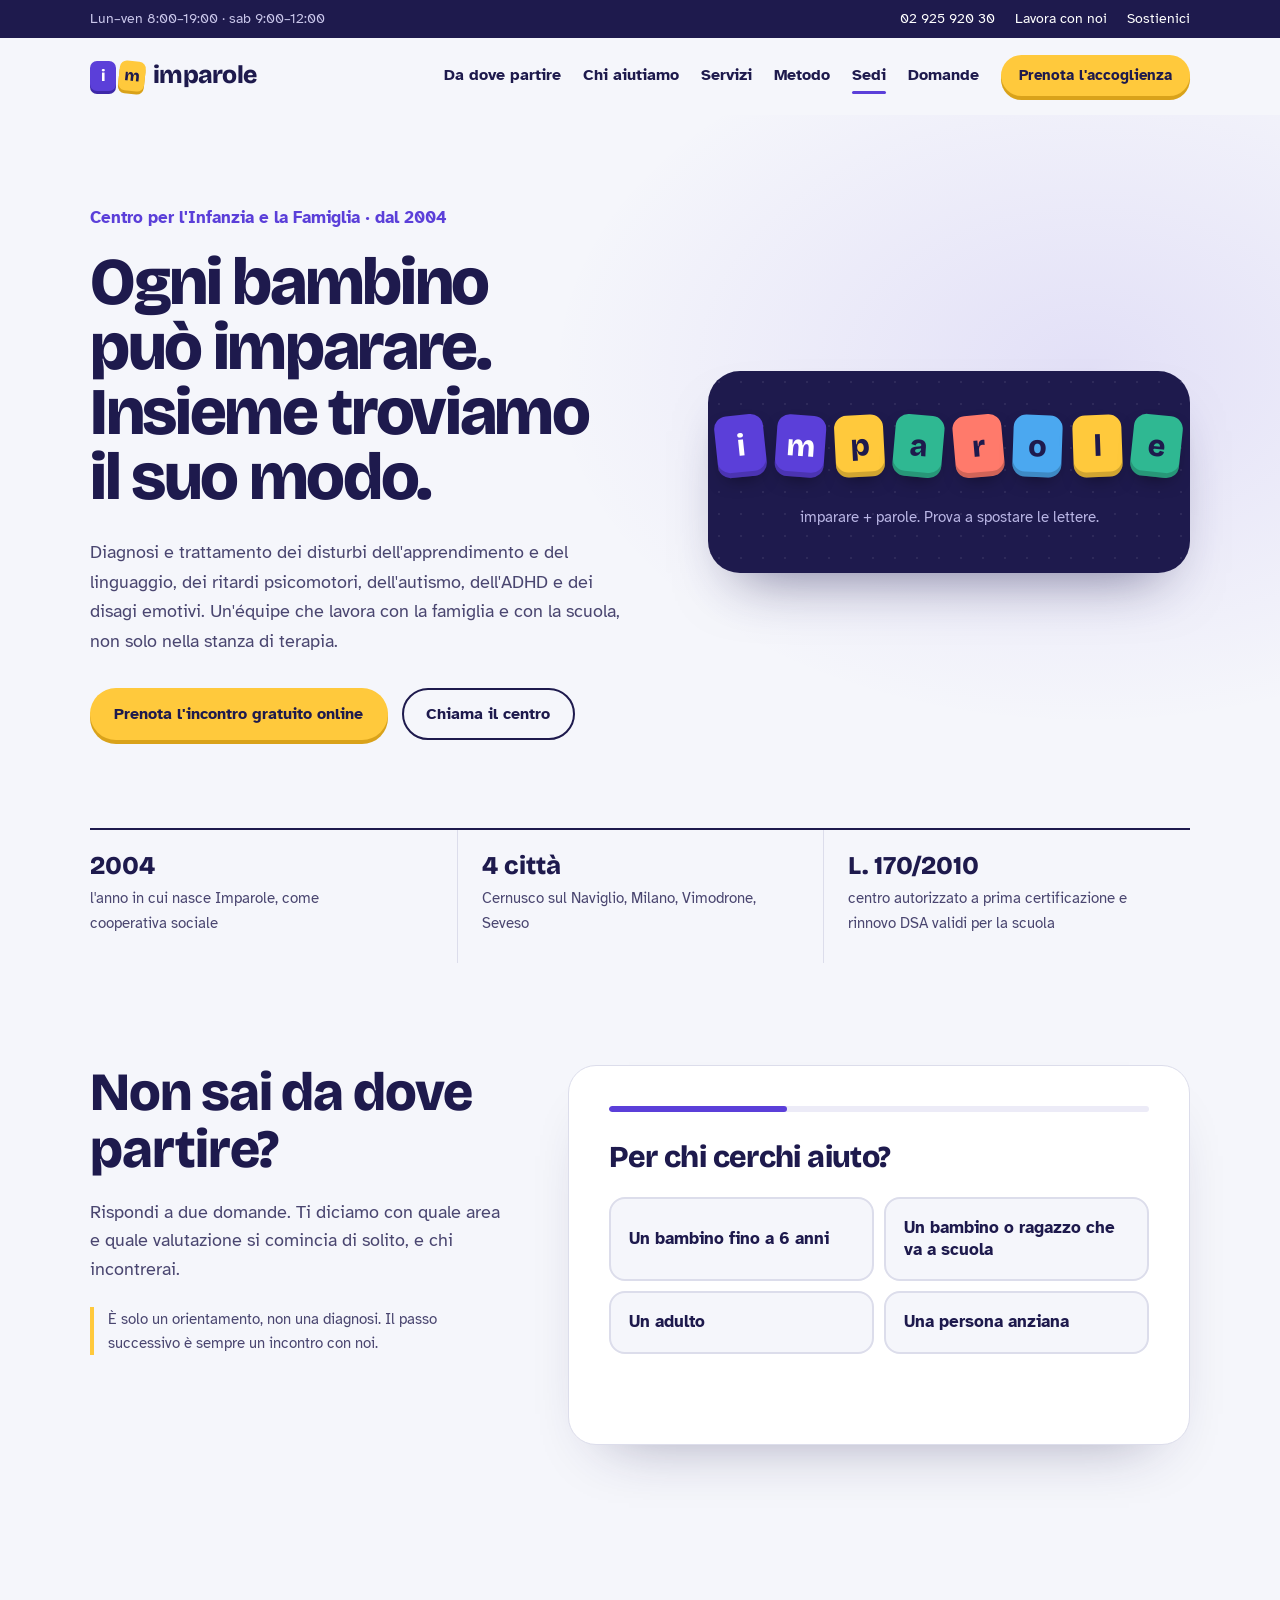
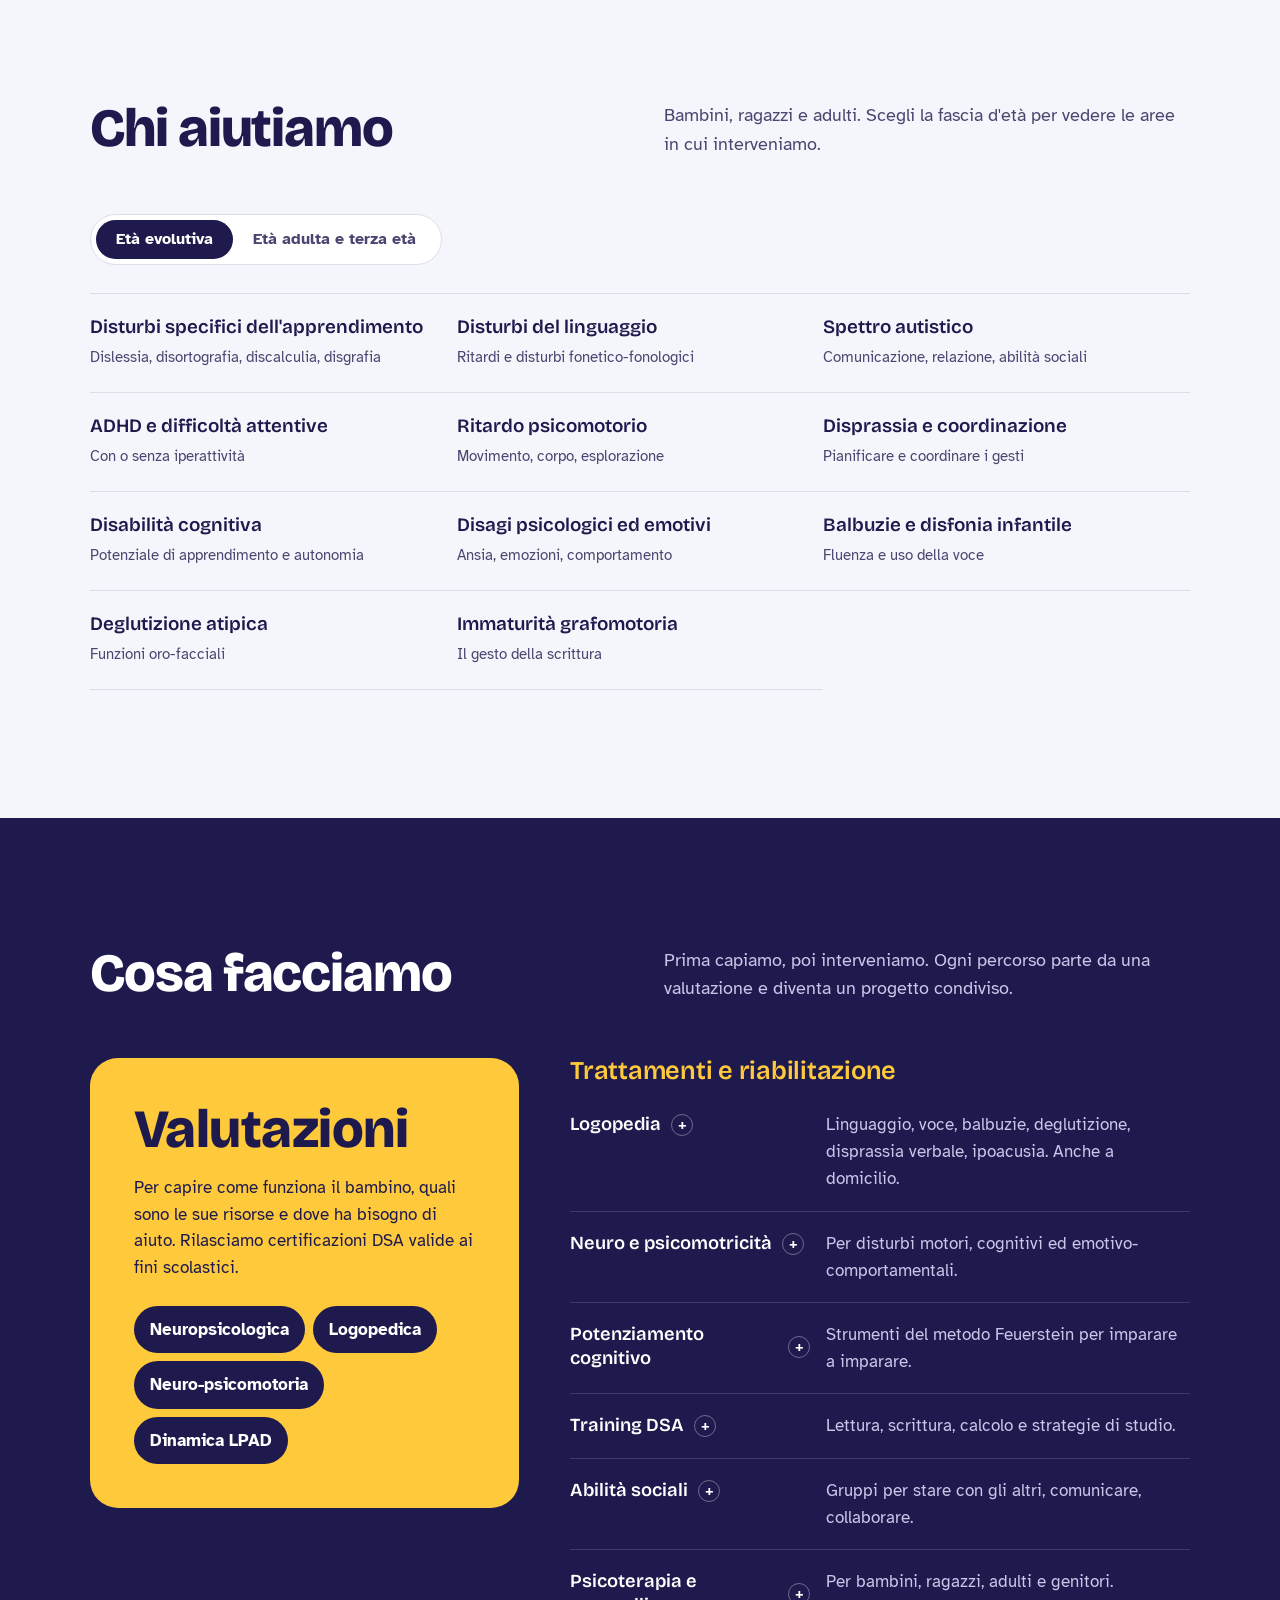
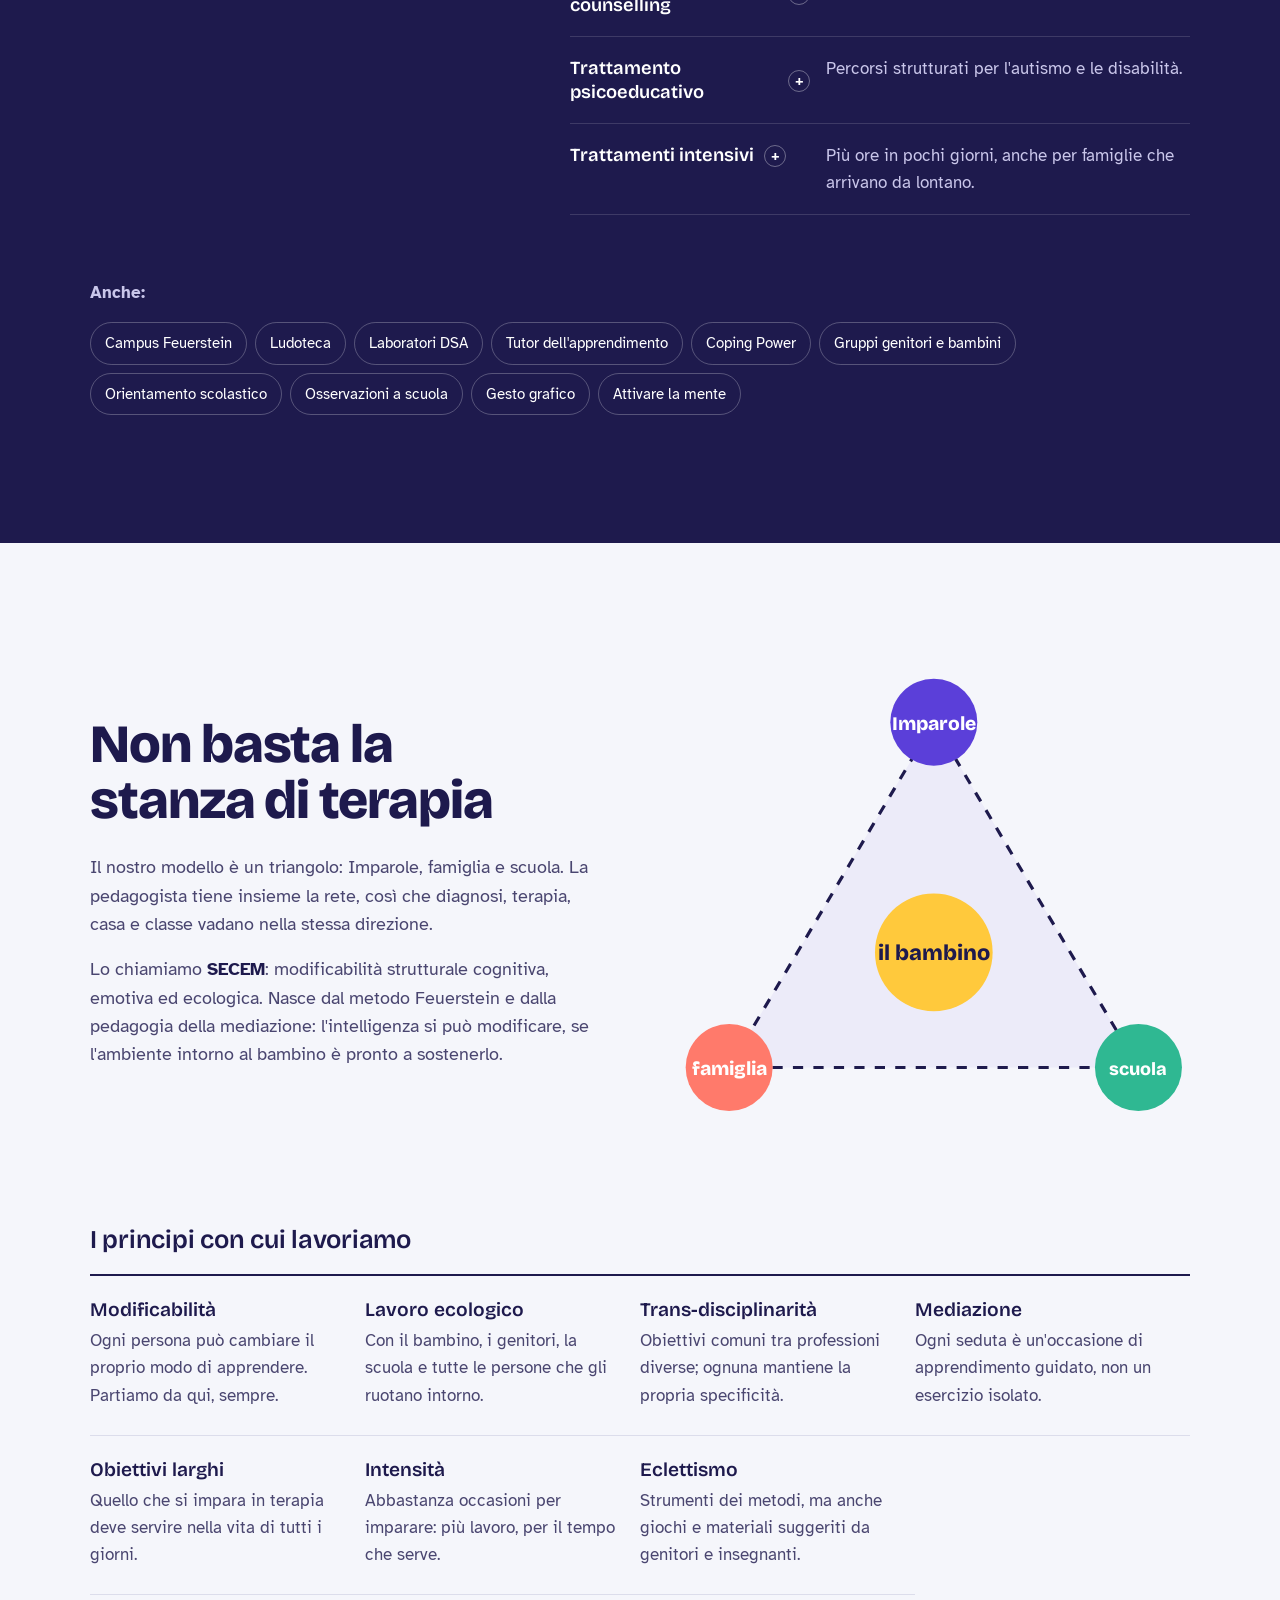
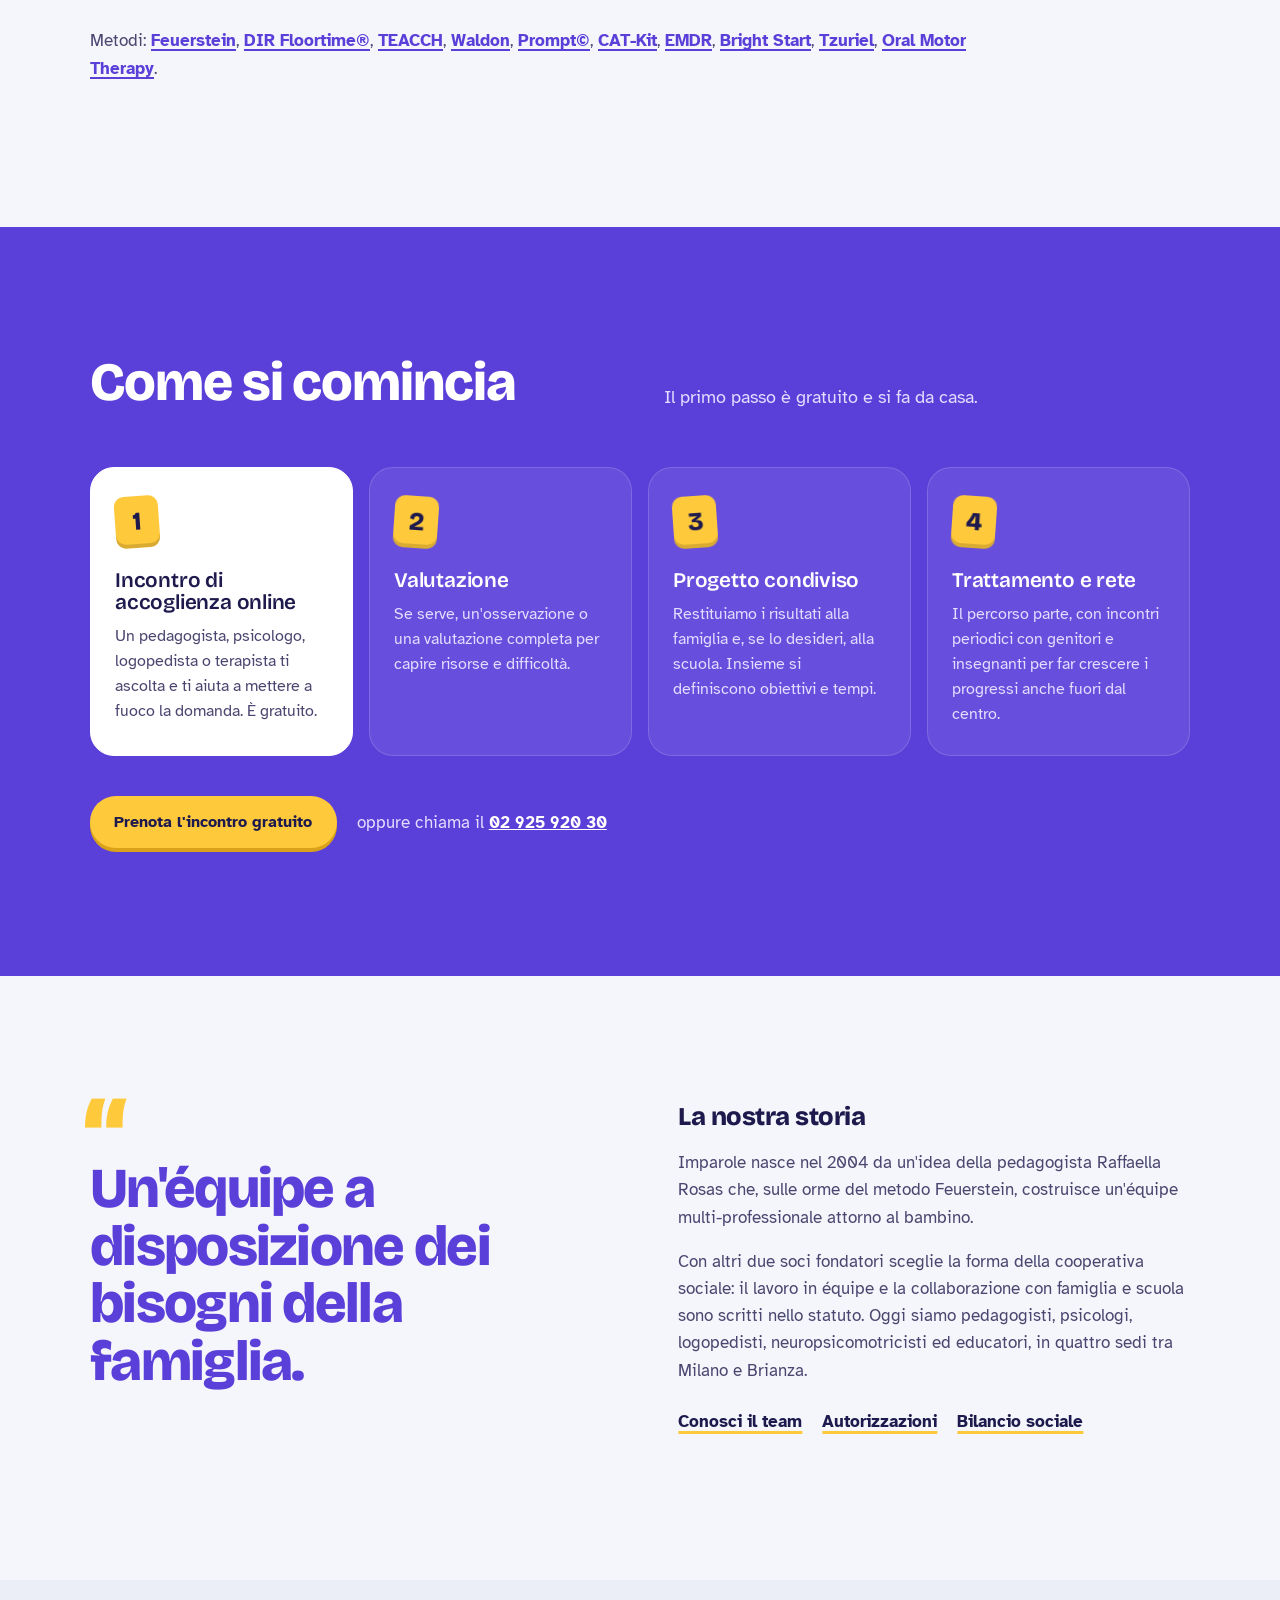
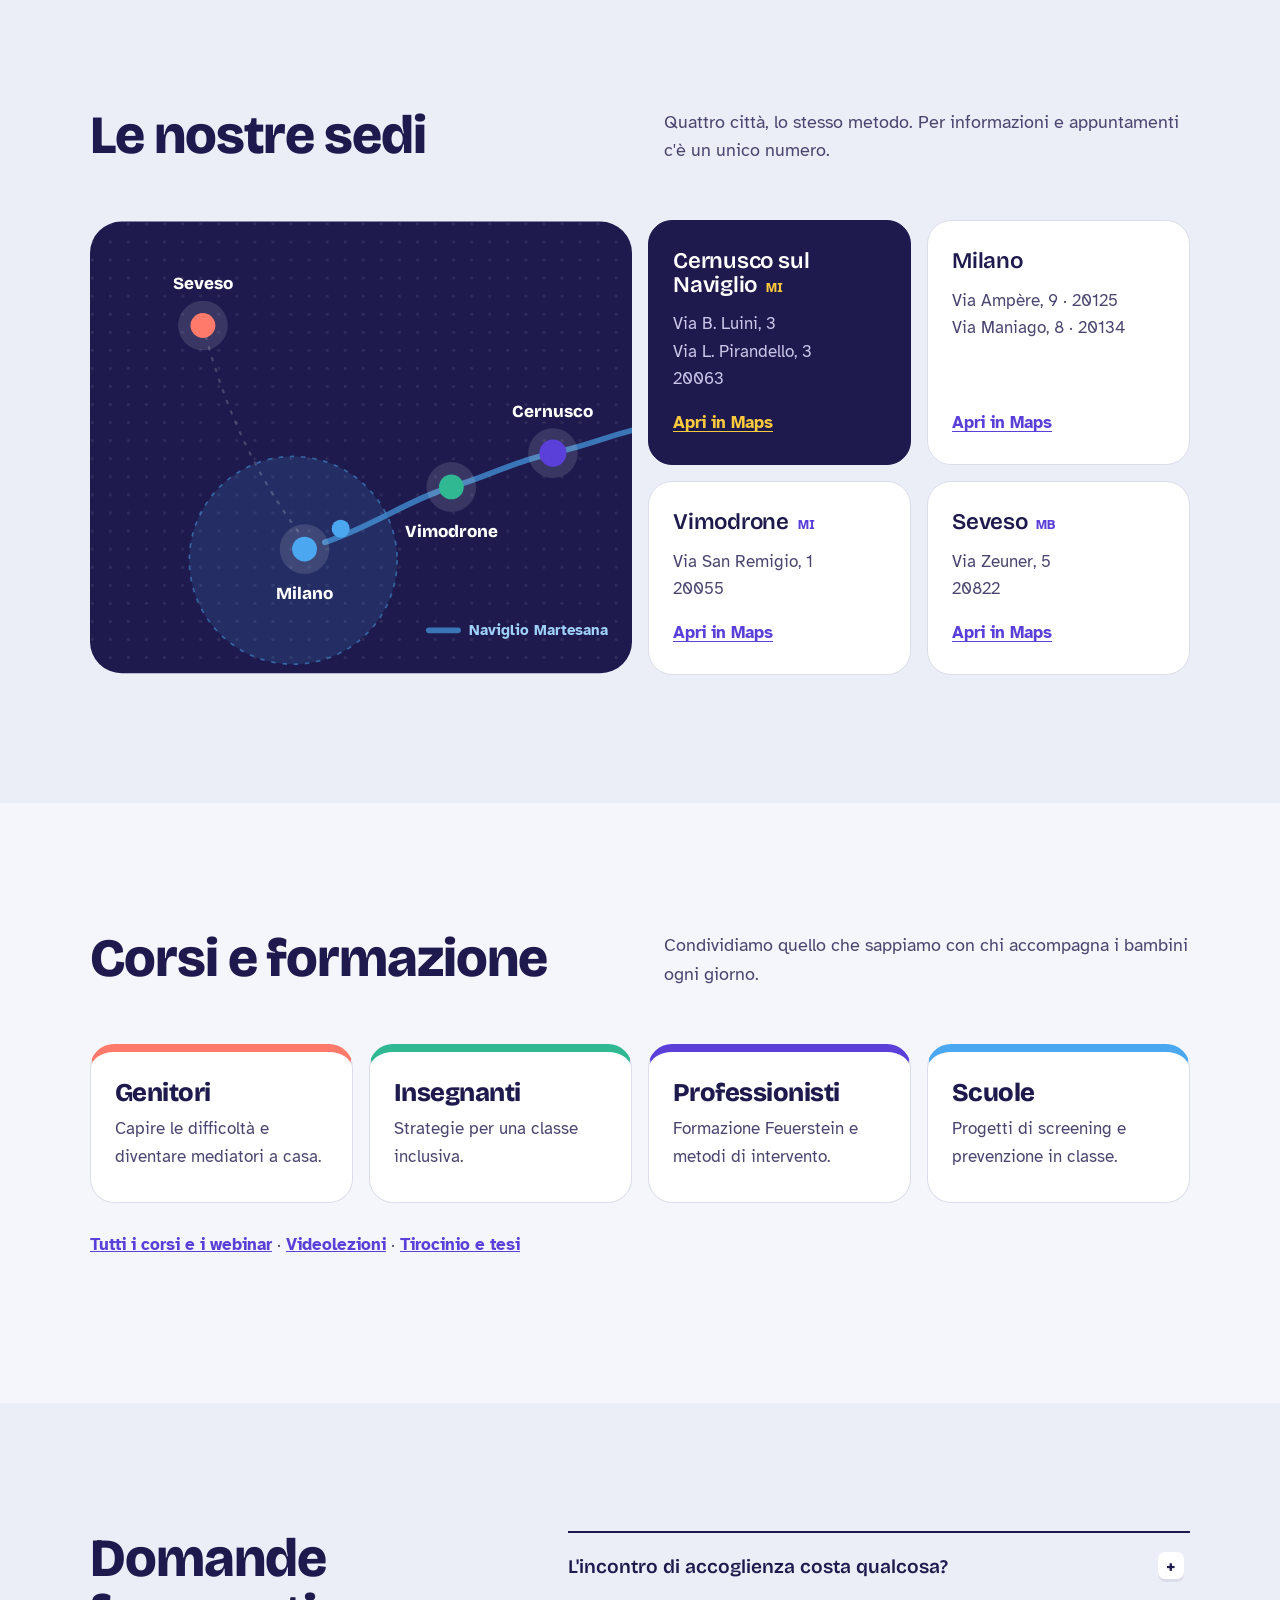
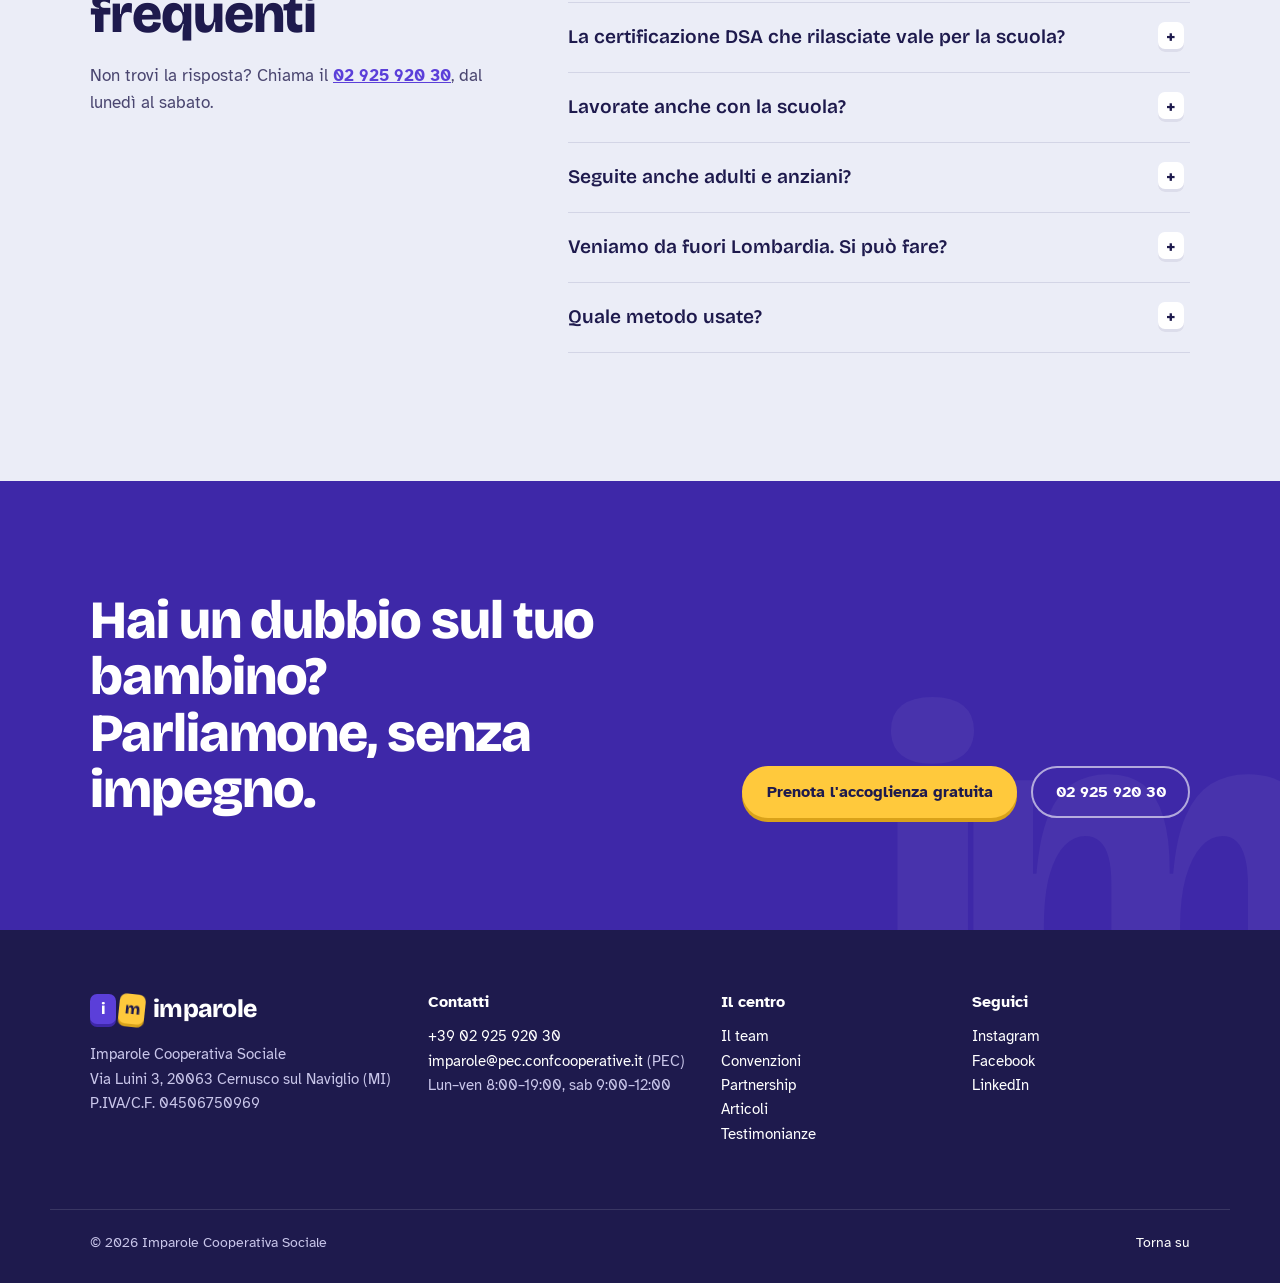
==== commit 69c49c56: "Mappa sedi più leggibile, anteprima social e icona Co-Authored-By: Claude Opus 5.5 <noreply@anthropi" ====
--- a/index.html
+++ b/index.html
@@ -20,7 +20,7 @@
   <link rel="preconnect" href="https://fonts.googleapis.com">
   <link rel="preconnect" href="https://fonts.gstatic.com" crossorigin>
   <link href="https://fonts.googleapis.com/css2?family=Atkinson+Hyperlegible:ital,wght@0,400;0,700;1,400&family=Bricolage+Grotesque:opsz,wght@12..96,400;12..96,600;12..96,800&display=swap" rel="stylesheet">
-  <link rel="stylesheet" href="assets/css/style.css?v=4">
+  <link rel="stylesheet" href="assets/css/style.css?v=5">
   <script>document.documentElement.classList.add('js')</script>
   <script type="application/ld+json">
   {
@@ -351,16 +351,15 @@
             </defs>
             <rect width="480" height="400" rx="28" class="map__bg"/>
             <rect width="480" height="400" rx="28" fill="url(#dots)"/>
-            <circle cx="205" cy="330" r="74" class="map__city"/>
-            <text x="150" y="388" class="map__citylabel">Milano</text>
-            <path d="M232 318 C 270 300, 300 268, 330 262 S 380 250, 400 246 S 450 236, 480 230" class="map__river"/>
-            <text x="418" y="226" class="map__riverlabel">Naviglio Martesana</text>
-            <path d="M126 80 C 150 160, 180 230, 200 300" class="map__road"/>
-            <g class="pin" data-place="seveso" transform="translate(126 80)"><circle r="20" class="pin__halo"/><circle r="10" fill="var(--coral)"/><text y="-28">Seveso</text></g>
-            <g class="pin" data-place="milano" transform="translate(250 306)"><circle r="20" class="pin__halo"/><circle r="10" fill="var(--sky)"/><text y="-28">Milano</text></g>
-            <g class="pin" data-place="milano" transform="translate(272 290)"><circle r="8" fill="var(--sky)"/></g>
-            <g class="pin" data-place="vimodrone" transform="translate(330 262)"><circle r="20" class="pin__halo"/><circle r="10" fill="var(--mint)"/><text y="34">Vimodrone</text></g>
-            <g class="pin" data-place="cernusco" transform="translate(398 246)"><circle r="20" class="pin__halo"/><circle r="12" fill="var(--violet)"/><text y="-28">Cernusco</text></g>
+            <circle cx="180" cy="300" r="92" class="map__city"/>
+            <path d="M208 284 C 250 270, 285 245, 320 235 S 370 214, 410 205 S 455 190, 500 180" class="map__river"/>
+            <path d="M100 92 C 120 170, 150 230, 190 282" class="map__road"/>
+            <g class="pin" data-place="seveso" transform="translate(100 92)"><circle r="22" class="pin__halo"/><circle r="11" fill="var(--coral)"/><text y="-32">Seveso</text></g>
+            <g class="pin" data-place="milano" transform="translate(190 290)"><circle r="22" class="pin__halo"/><circle r="11" fill="var(--sky)"/><text y="44">Milano</text></g>
+            <g class="pin" data-place="milano" transform="translate(222 272)"><circle r="8" fill="var(--sky)"/></g>
+            <g class="pin" data-place="vimodrone" transform="translate(320 235)"><circle r="22" class="pin__halo"/><circle r="11" fill="var(--mint)"/><text y="44">Vimodrone</text></g>
+            <g class="pin" data-place="cernusco" transform="translate(410 205)"><circle r="22" class="pin__halo"/><circle r="12" fill="var(--violet)"/><text y="-32">Cernusco</text></g>
+            <g transform="translate(300 366)"><line x1="0" y1="-4" x2="26" y2="-4" class="map__river"/><text x="36" y="0" class="map__riverlabel">Naviglio Martesana</text></g>
           </svg>
         </figure>
         <ul class="places">
--- a/assets/css/style.css
+++ b/assets/css/style.css
@@ -338,6 +338,7 @@
 .finder__back, .finder__restart { margin-top: 18px; background: none; border: 0; padding: 6px 0; font-weight: 700; color: var(--violet); cursor: pointer; text-decoration: underline; text-underline-offset: 4px; }
 .finder__restart { margin: 0; }
 .finder__result { animation: fade .45s var(--ease); }
+.finder__card [tabindex="-1"]:focus { outline: none; }
 .finder__area { display: inline-block; font-weight: 700; font-size: .9rem; background: #E4F7F1; color: #137A5F; padding: 6px 12px; border-radius: 999px; margin-bottom: 14px; }
 .finder__result h3 { font-size: clamp(1.5rem, 2.6vw, 2.1rem); font-weight: 800; letter-spacing: -0.02em; margin-bottom: 12px; }
 .finder__result > p { color: var(--ink-2); }
@@ -385,11 +386,11 @@
 .map__city { fill: rgba(75,168,240,.14); stroke: rgba(75,168,240,.5); stroke-width: 1.5; stroke-dasharray: 4 6; }
 .map__citylabel { font: 800 22px var(--f-display); fill: rgba(255,255,255,.35); }
 .map__river { fill: none; stroke: var(--sky); stroke-width: 5; stroke-linecap: round; opacity: .65; }
-.map__riverlabel { font: 700 11px var(--f-body); fill: #9FD0F7; text-anchor: end; }
+.map__riverlabel { font: 700 13px var(--f-body); fill: #9FD0F7; }
 .map__road { fill: none; stroke: rgba(255,255,255,.18); stroke-width: 2; stroke-dasharray: 2 8; stroke-linecap: round; }
 .pin text { font: 800 15px var(--f-display); fill: var(--white); text-anchor: middle; }
 .pin__halo { fill: rgba(255,255,255,.12); transform-box: fill-box; transform-origin: center; transition: transform .35s var(--ease), fill .3s; }
-.pin.is-on .pin__halo { transform: scale(1.7); fill: rgba(255,201,60,.35); }
+.pin.is-on .pin__halo { transform: scale(1.5); fill: rgba(255,255,255,.06); stroke: var(--sun); stroke-width: 3; }
 .place { transition: transform .3s var(--ease), box-shadow .3s; }
 .place.is-on { transform: translateY(-4px); box-shadow: 0 0 0 3px var(--sun); }
 
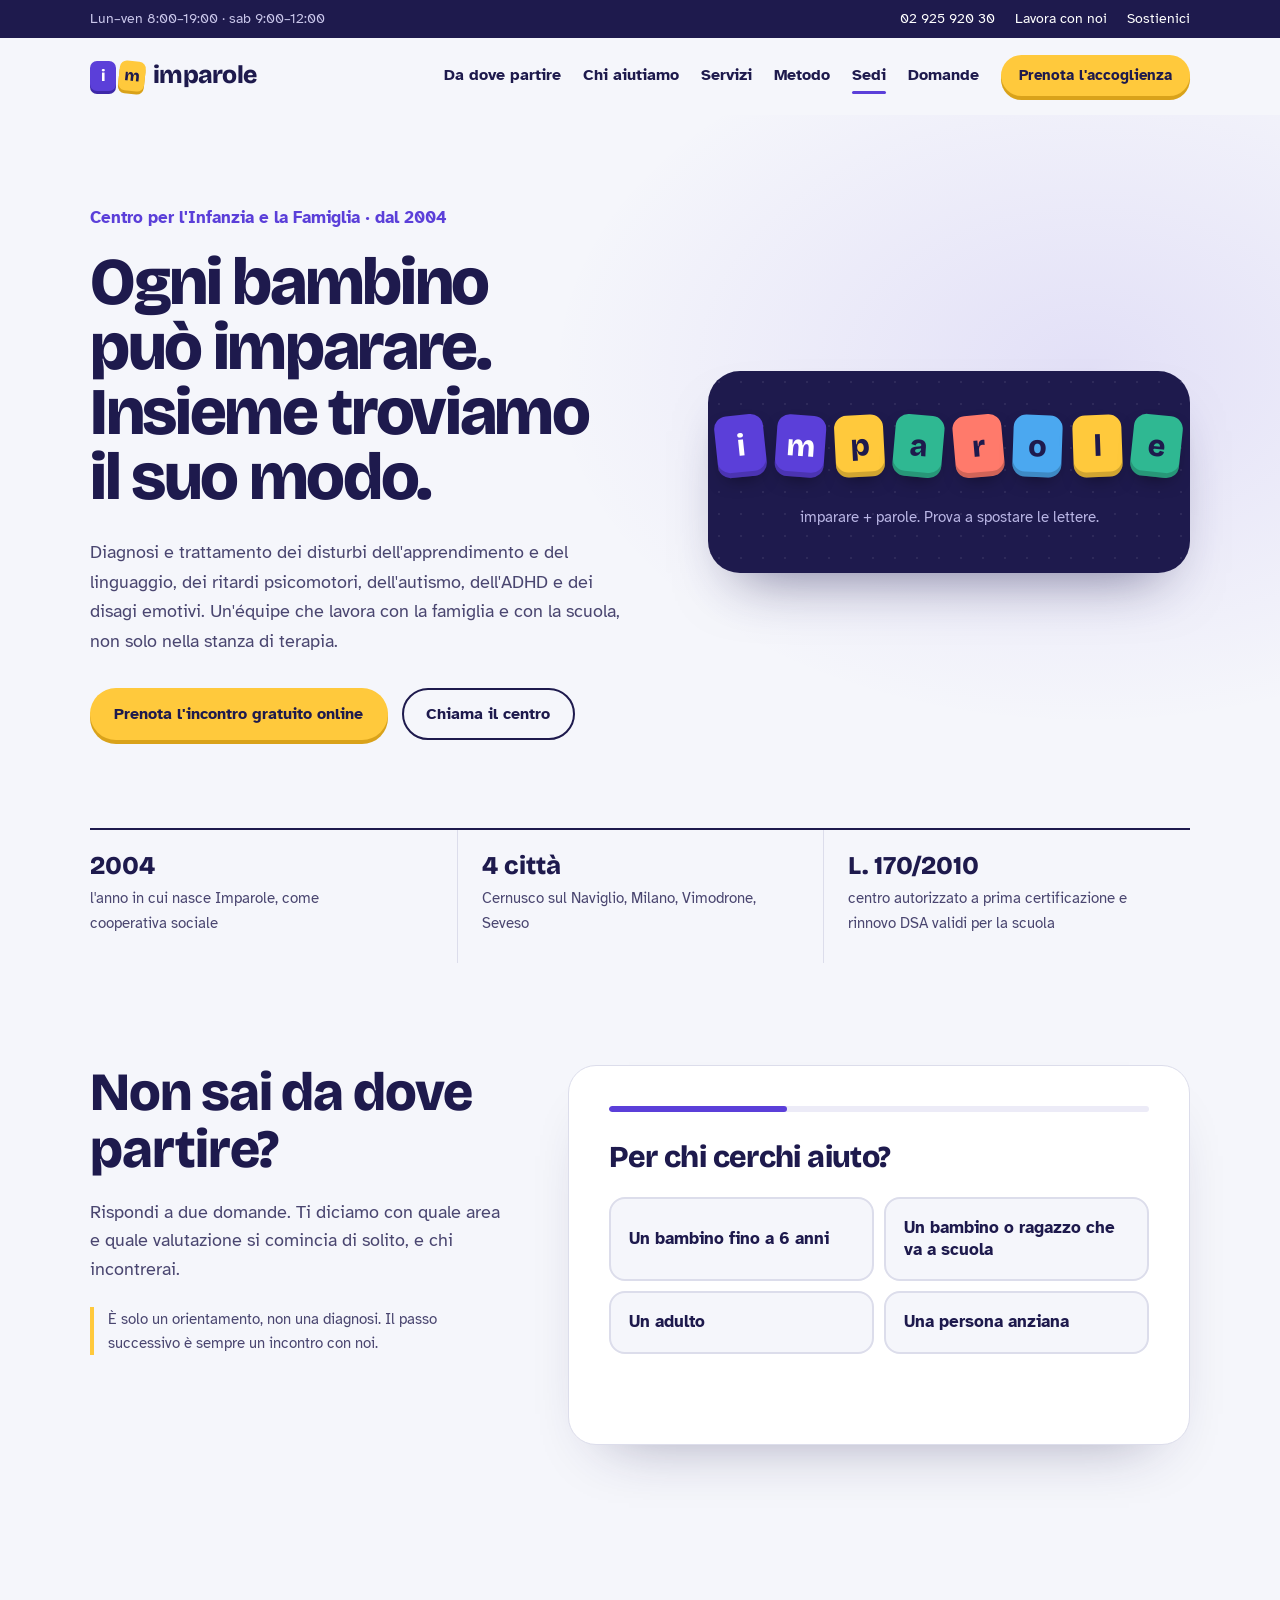
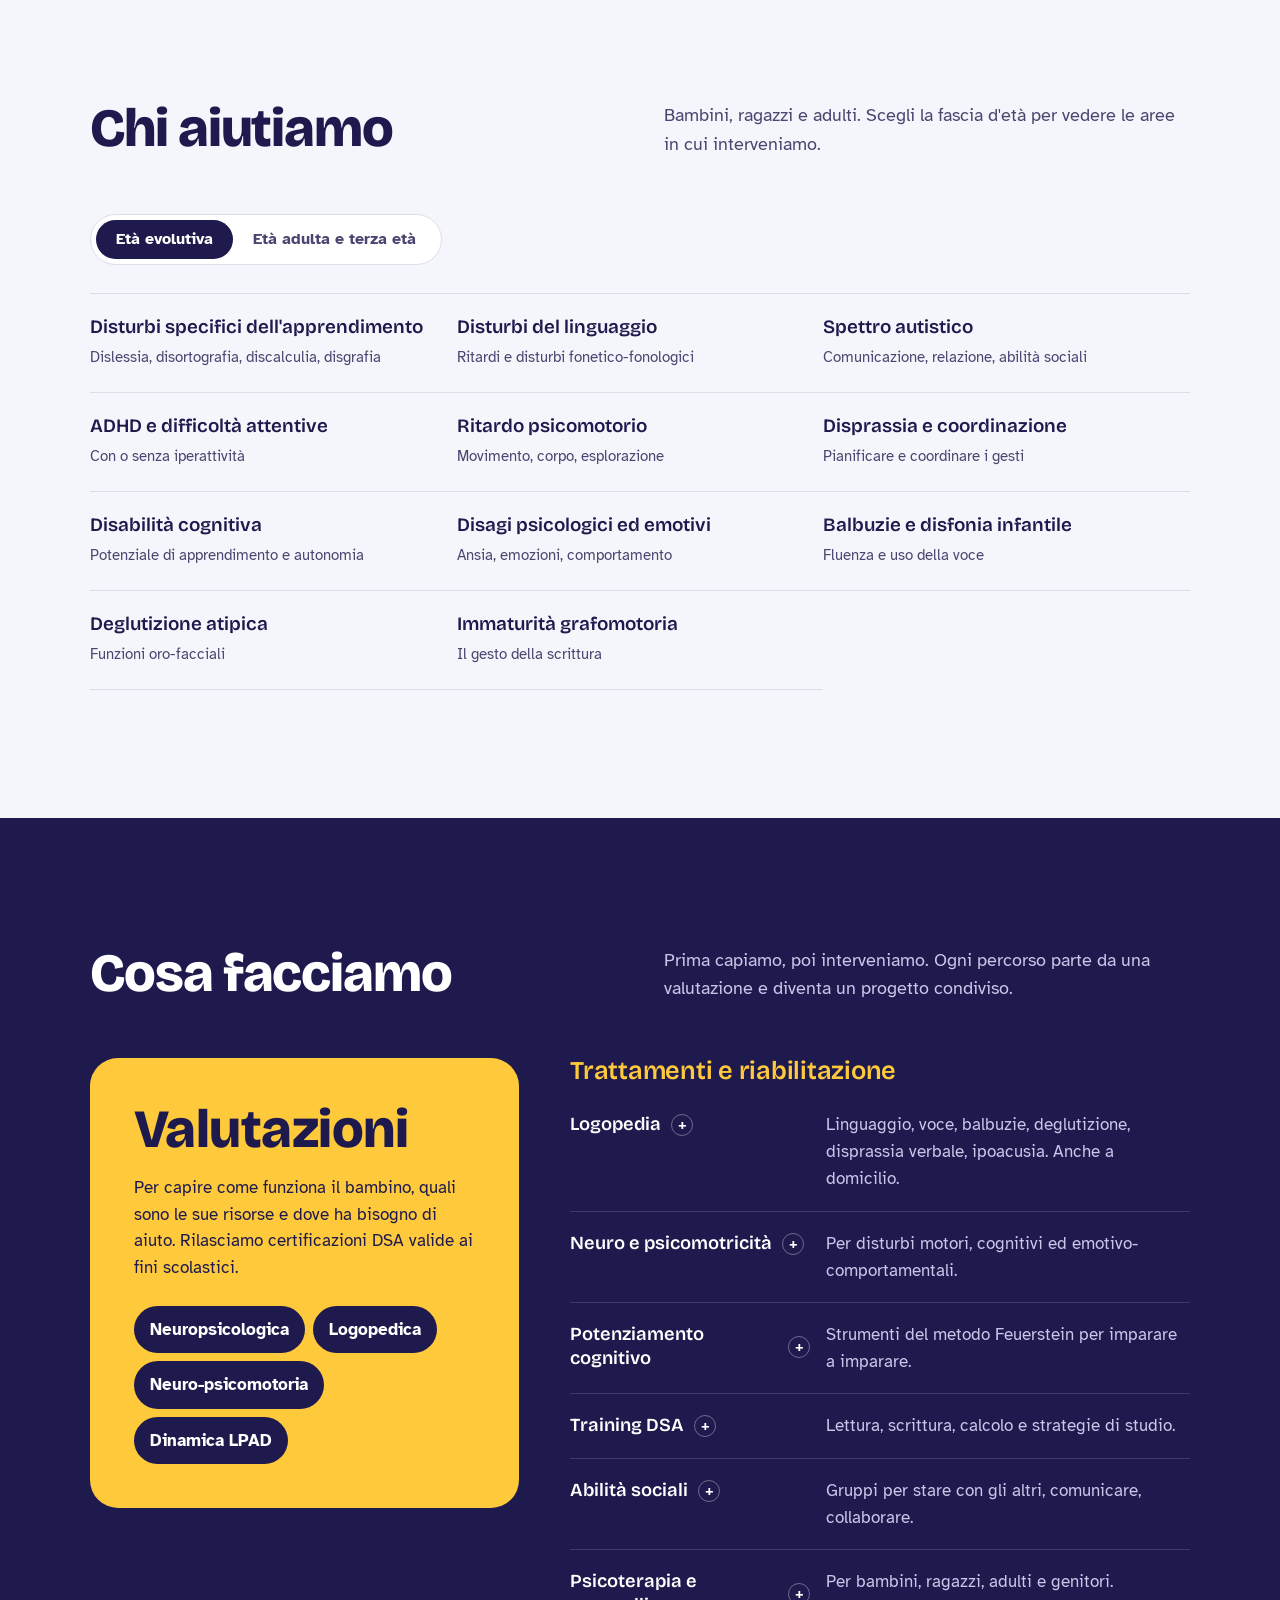
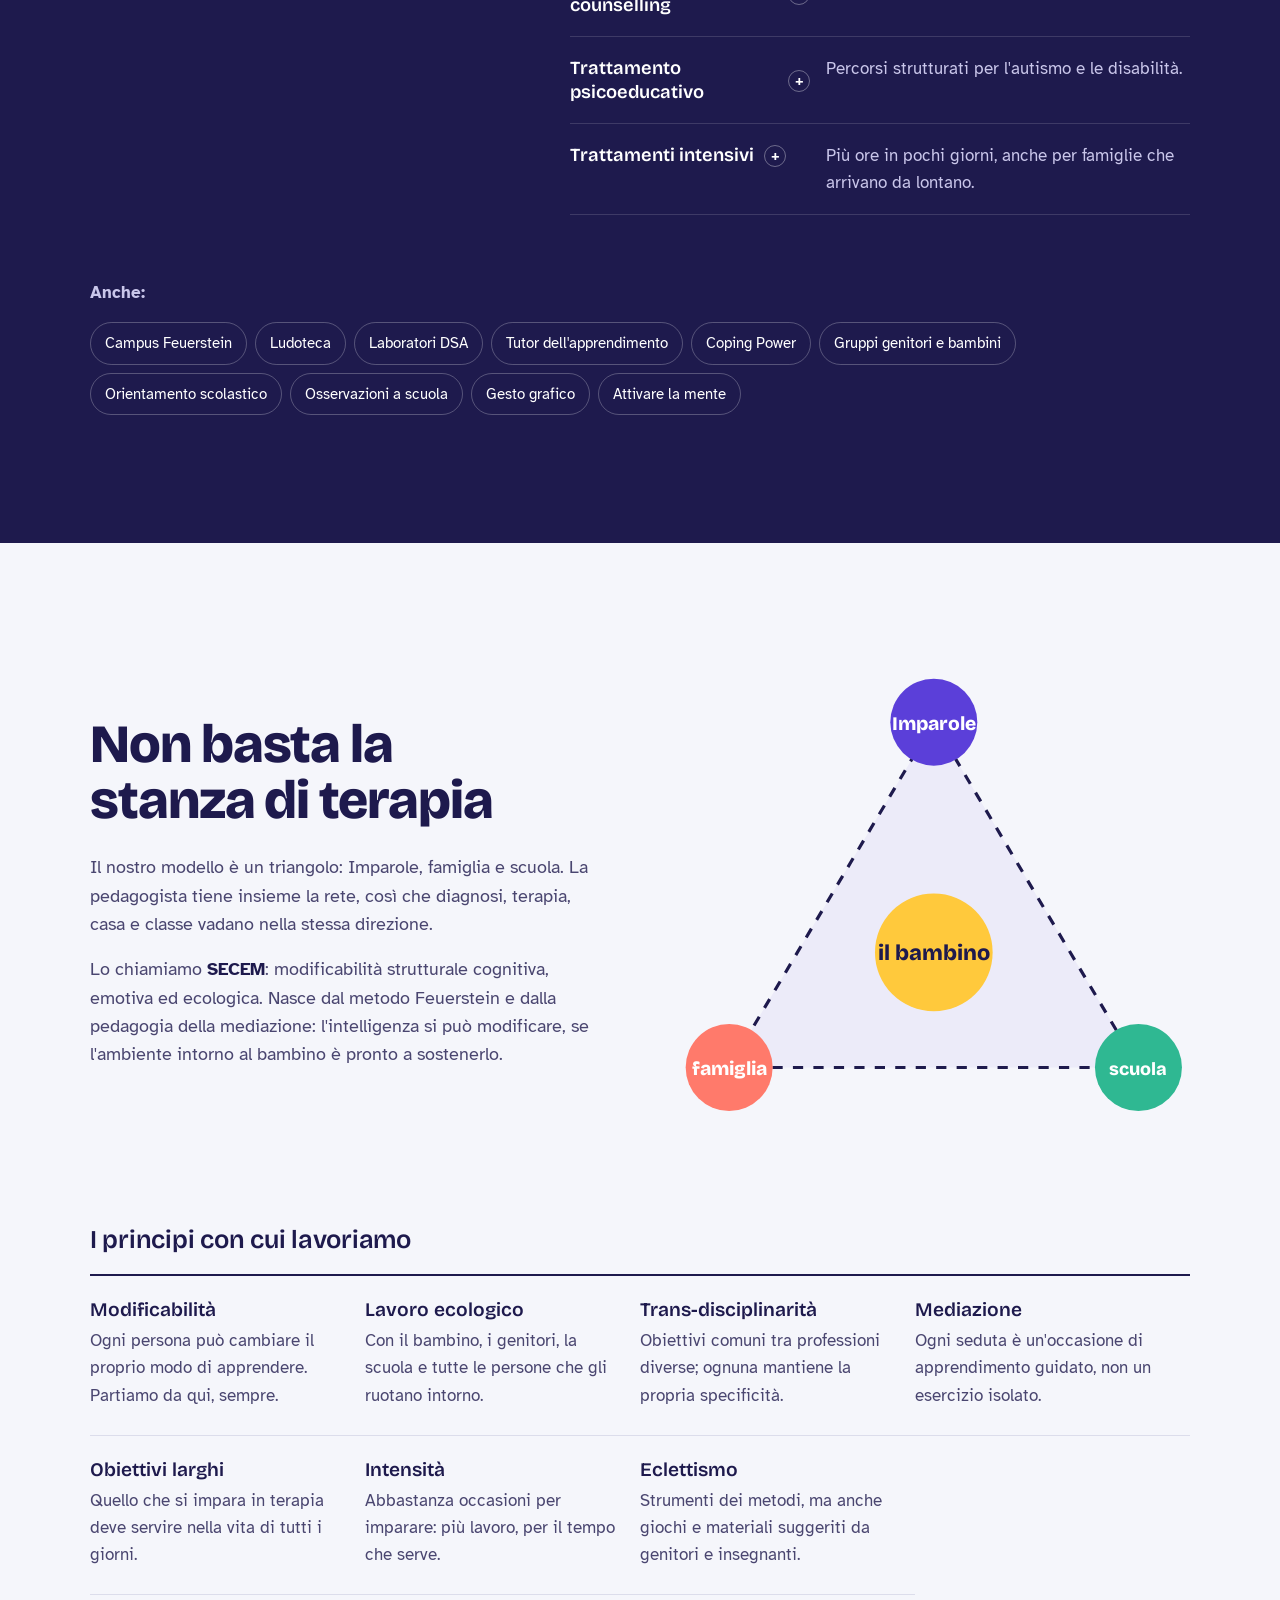
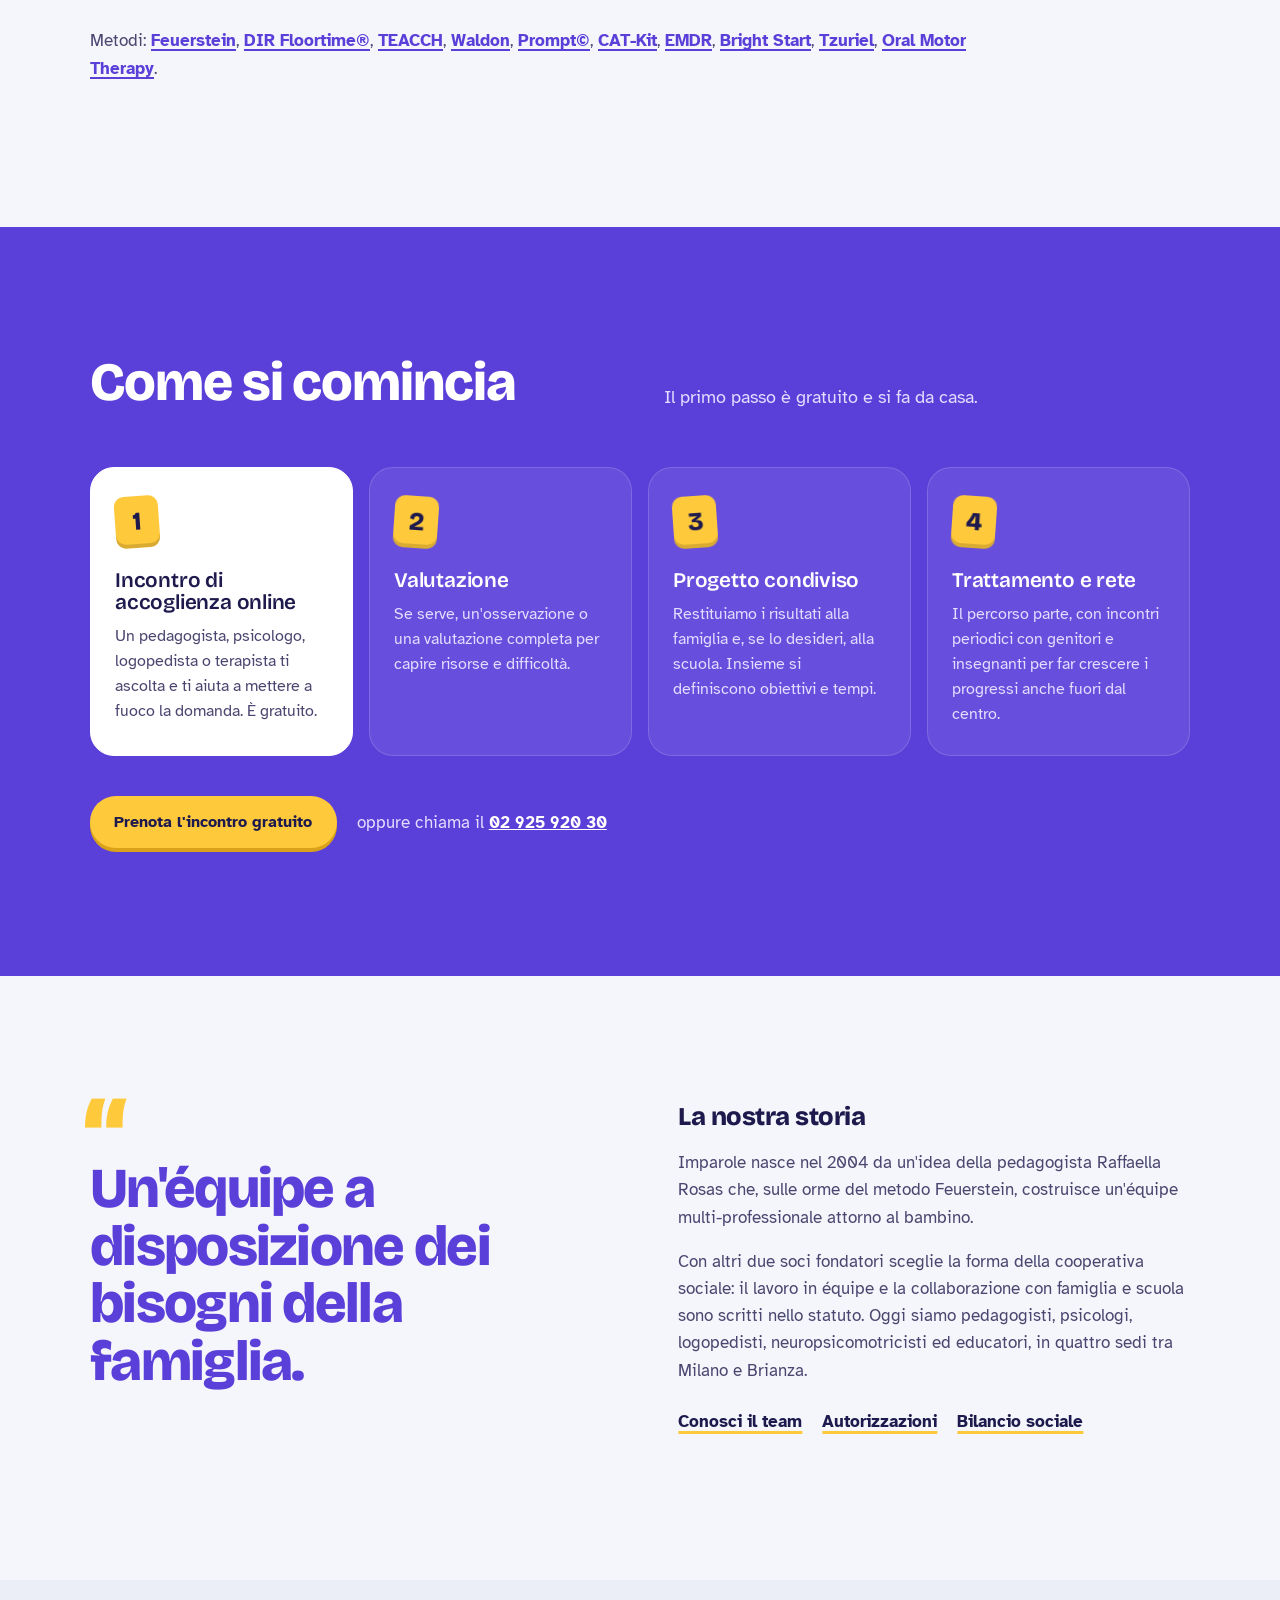
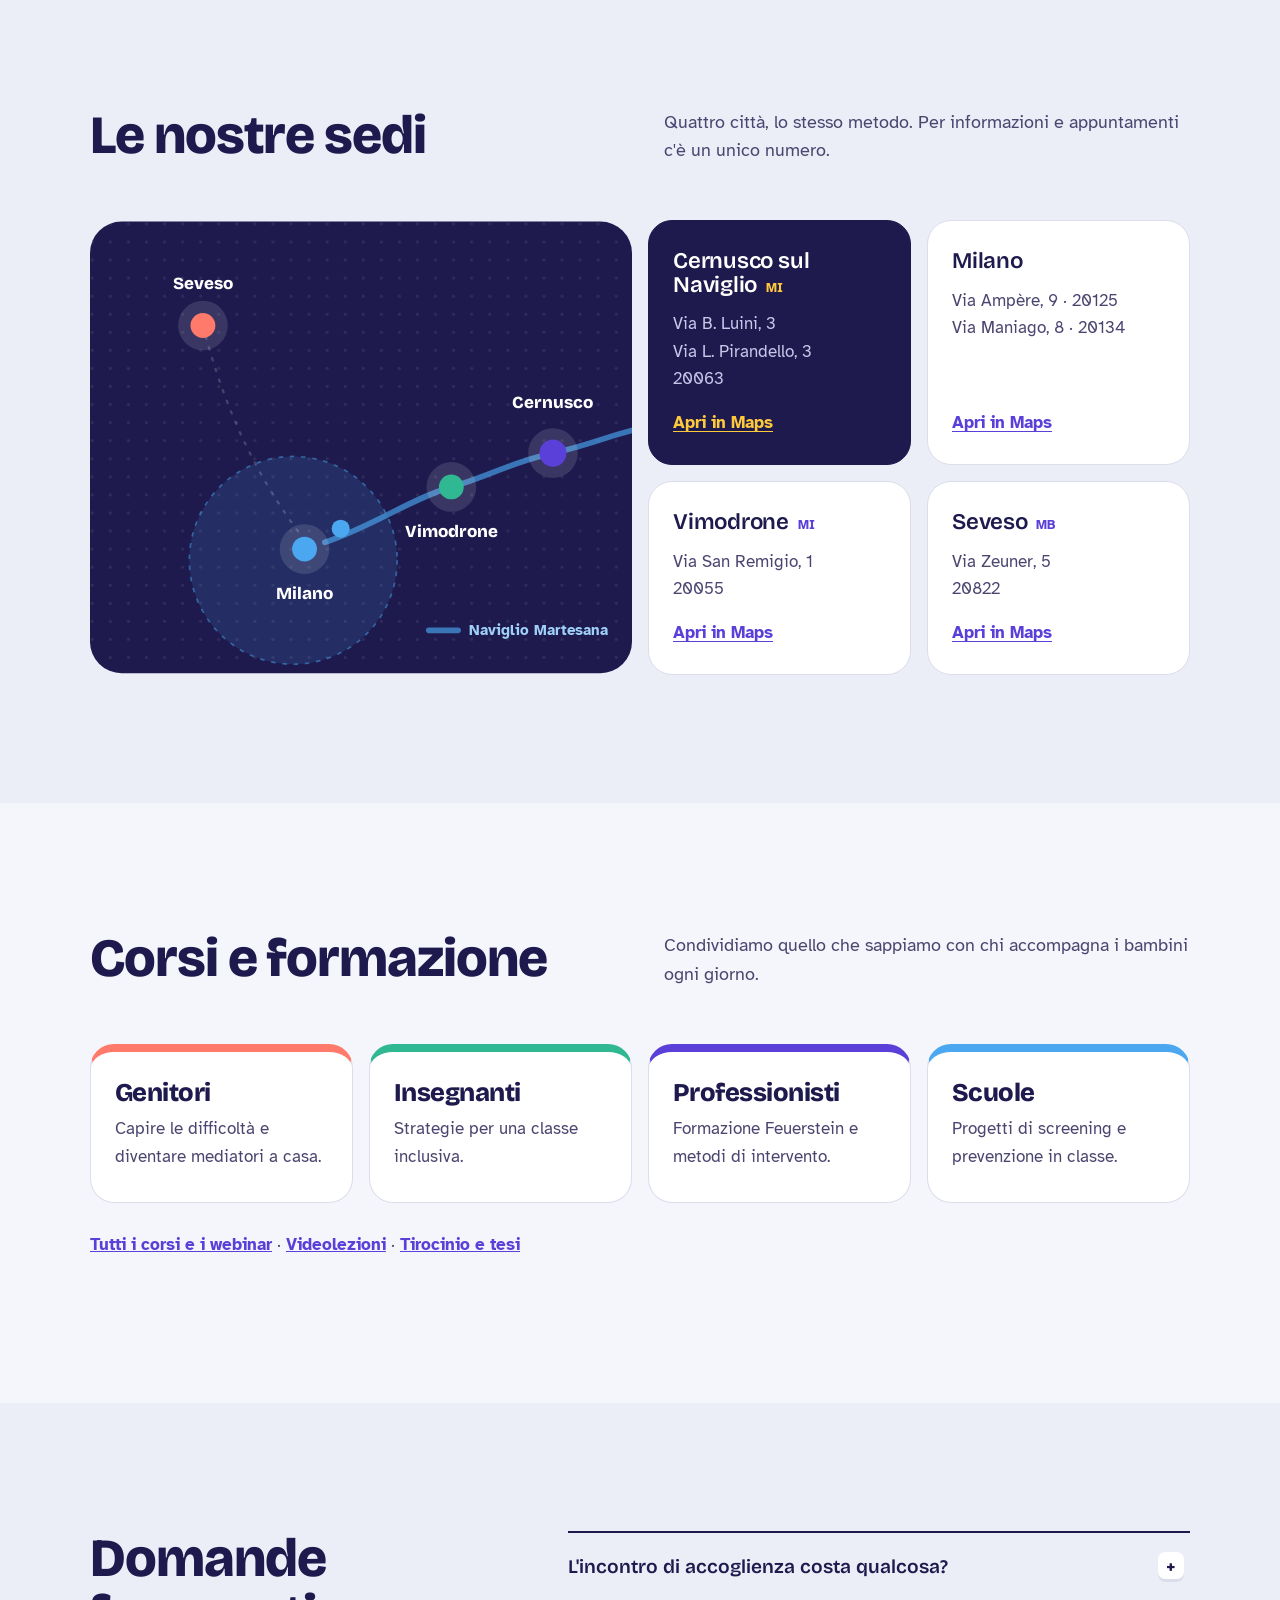
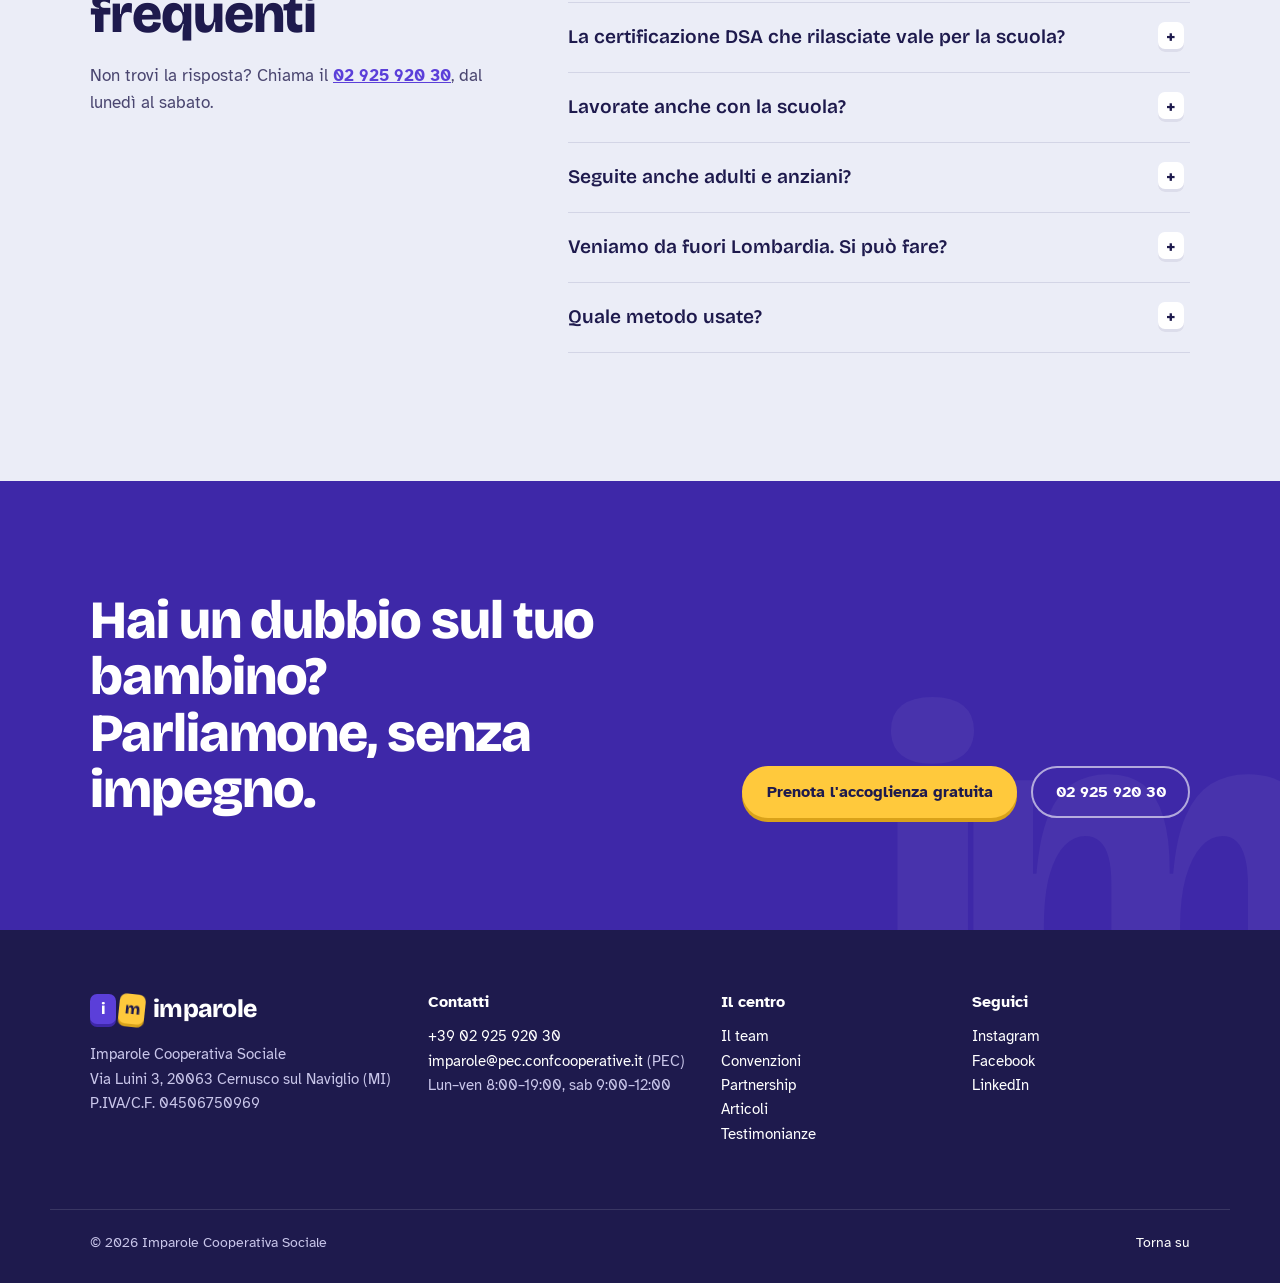
==== commit b2353ddc: "Mappa: etichetta Cernusco Co-Authored-By: Claude Opus 5.5 <noreply@anthropic.com>" ====
--- a/index.html
+++ b/index.html
@@ -358,7 +358,7 @@
             <g class="pin" data-place="milano" transform="translate(190 290)"><circle r="22" class="pin__halo"/><circle r="11" fill="var(--sky)"/><text y="44">Milano</text></g>
             <g class="pin" data-place="milano" transform="translate(222 272)"><circle r="8" fill="var(--sky)"/></g>
             <g class="pin" data-place="vimodrone" transform="translate(320 235)"><circle r="22" class="pin__halo"/><circle r="11" fill="var(--mint)"/><text y="44">Vimodrone</text></g>
-            <g class="pin" data-place="cernusco" transform="translate(410 205)"><circle r="22" class="pin__halo"/><circle r="12" fill="var(--violet)"/><text y="-32">Cernusco</text></g>
+            <g class="pin" data-place="cernusco" transform="translate(410 205)"><circle r="22" class="pin__halo"/><circle r="12" fill="var(--violet)"/><text y="-40">Cernusco</text></g>
             <g transform="translate(300 366)"><line x1="0" y1="-4" x2="26" y2="-4" class="map__river"/><text x="36" y="0" class="map__riverlabel">Naviglio Martesana</text></g>
           </svg>
         </figure>
